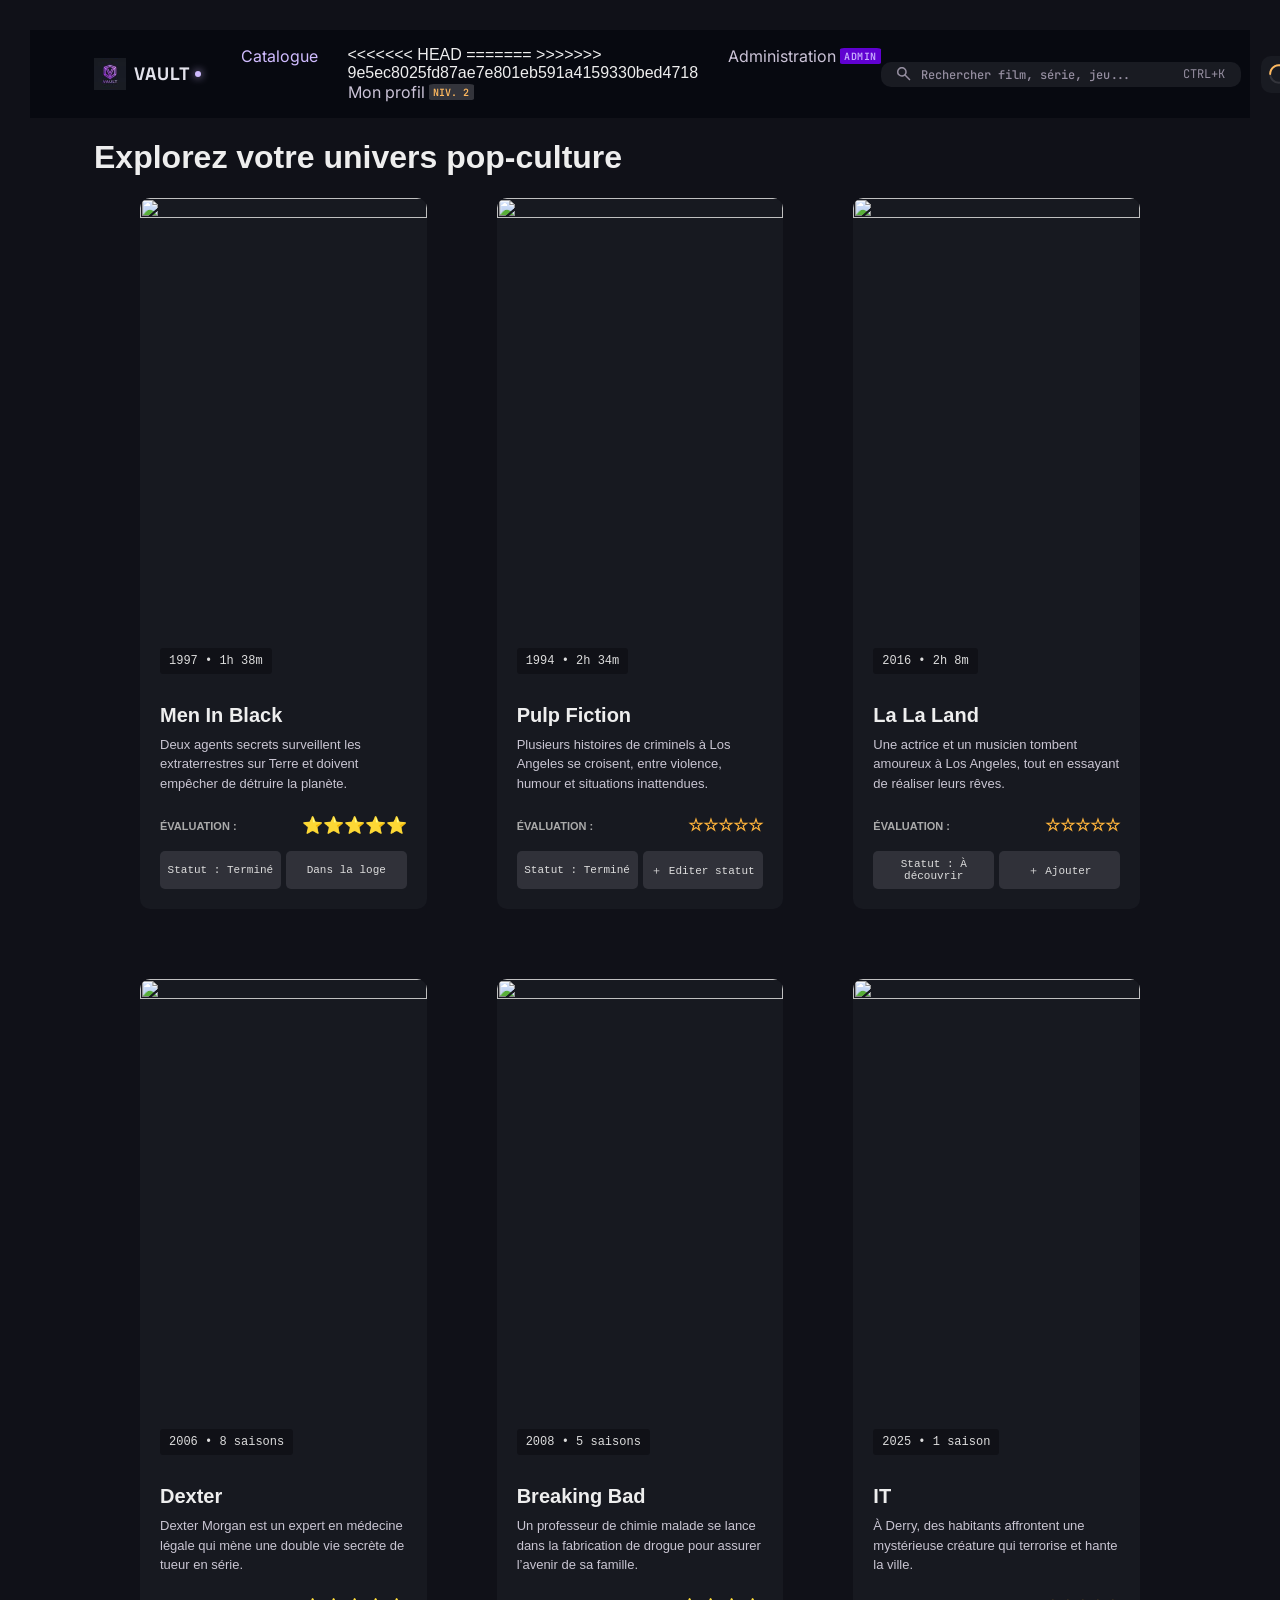
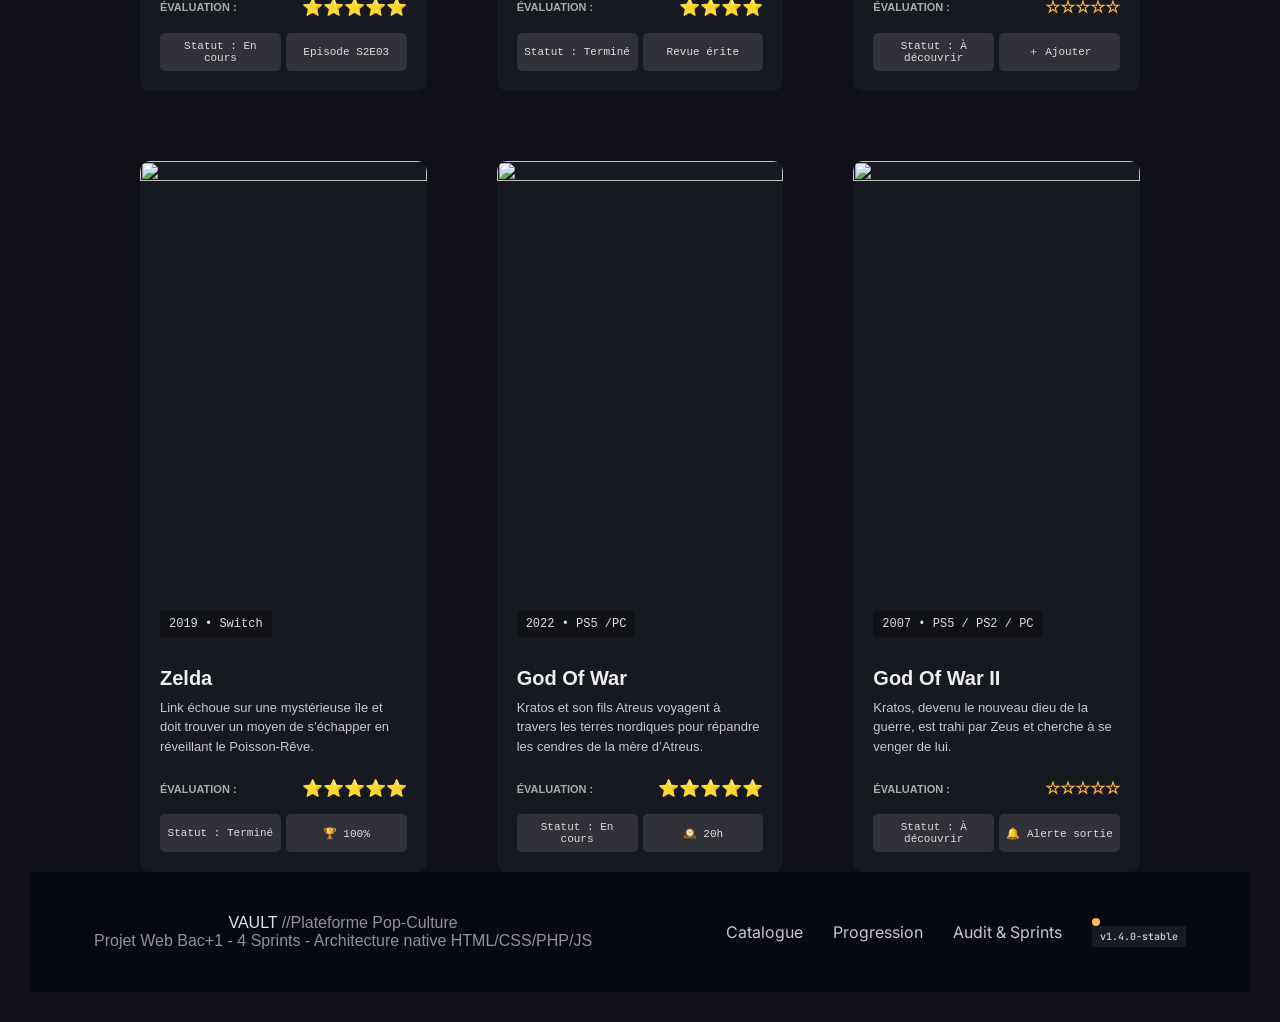
==== index.html @ d2de9305 "New Merge" ====
<!DOCTYPE html>
<html lang="fr">
<head>
    <meta charset="UTF-8">
    <meta name="viewport" content="width=device-width, initial-scale=1.0">
    <title>Vault</title>
    <link rel="preconnect" href="https://fonts.googleapis.com">
    <link rel="preconnect" href="https://fonts.gstatic.com" crossorigin>
    <link href="https://fonts.googleapis.com/css2?family=Poppins:ital,wght@0,100;0,200;0,300;0,400;0,500;0,600;0,700;0,800;0,900;1,100;1,200;1,300;1,400;1,500;1,600;1,700;1,800;1,900&family=Space+Grotesk:wght@300..700&display=swap" rel="stylesheet">
    <link rel="preconnect" href="https://fonts.googleapis.com">
    <link rel="preconnect" href="https://fonts.gstatic.com" crossorigin>
    <link href="https://fonts.googleapis.com/css2?family=Inter:ital,opsz,wght@0,14..32,100..900;1,14..32,100..900&family=Poppins:ital,wght@0,100;0,200;0,300;0,400;0,500;0,600;0,700;0,800;0,900;1,100;1,200;1,300;1,400;1,500;1,600;1,700;1,800;1,900&family=Space+Grotesk:wght@300..700&display=swap" rel="stylesheet">
    <link rel="preconnect" href="https://fonts.googleapis.com">
    <link rel="preconnect" href="https://fonts.gstatic.com" crossorigin>
    <link href="https://fonts.googleapis.com/css2?family=JetBrains+Mono:ital,wght@0,100..800;1,100..800&display=swap" rel="stylesheet">
    <link rel="stylesheet" href="assets/css/style.css">
</head>

<body>
    <header class="main-padding">
        <!-- Left part -->
        <div class="left">
            <div class="logo">
                <img src="assets/images/Logo Vault.jpg" alt="Logo" />
                <span>VAULT</span>
            </div>            
            <nav>
                <ul>
                    <li>
                        <a href="index.html" class="active">Catalogue</a>
                    </li>
                    <li>
<<<<<<< HEAD
=======

>>>>>>> 9e5ec8025fd87ae7e801eb591a4159330bed4718
                        <a class="profile" href="profile.html">Mon profil</a>
                    </li>
                    <li>
                        <a class="admin" href="admin.html">Administration</a>
                    </li>
                </ul>
            </nav>
        </div>

        <!-- Right part -->
        <div class="right">
            <div class="search_bar">
                <input type="image" src="assets/images/mag_glass.svg" alt="Loupe">
                <input type="search" placeholder="Rechercher film, série, jeu...">
                <span class="shortcut">CTRL+K</span>
            </div>
            <div class="exp_lvl">
                <img src="assets/images/EXP bar.svg" alt="compteur d'expérience">
                <a id="level" href="#">2</a>
                <span>
                    •
                </span>

                <a id="xp" href="#">135</a>
            </div>

            <div class="profile">
                <img src="assets/images/Profile_pic.jpg" alt="compteur d'expérience">
                <a href="#">Par</a>
            </div>

        </div>
    </header>

    <div class="main-padding">
        <h1>Explorez votre univers pop-culture</h1>
    </div>




<!------------------movies line------------------------->
    <div class="catalogue">

    <article class="card">
        <img src="https://api.cartoonely.com/media/63f880bd27084_unnamed%20(55).png" alt="">

        <div class="content">
            <div class="info">1997 • 1h 38m</div>

            <h2>Men In Black</h2>

            <p>
               Deux agents secrets surveillent les extraterrestres sur Terre et doivent empêcher de détruire la planète.
            </p>

            <div class="evaluation">
                <span>ÉVALUATION :</span>
                <span class="stars">⭐️⭐️⭐️⭐️⭐️</span>
            </div>

            <div class="buttons">
                <button>Statut : Terminé</button>
                <button>Dans la loge</button>
            </div>
        </div>
    </article>




    <article class="card">
        <img src="https://media.gqmagazine.fr/photos/6081757cb17bbf6a1f1be4eb/master/w_1600%2Cc_limit/71zSZQzlK+L._AC_SL1200_.jpg" alt="">

        <div class="content">
            <div class="info">1994 •  2h 34m</div>

            <h2>Pulp Fiction</h2>

            <p>
                Plusieurs histoires de criminels à Los Angeles se croisent, entre violence, humour et situations inattendues.
            </p>

            <div class="evaluation">
                <span>ÉVALUATION :</span>
                <span class="stars">☆☆☆☆☆</span>
            </div>

            <div class="buttons">
                <button>Statut : Terminé</button>
                <button>＋ Editer statut</button>
            </div>
        </div>
    </article>




    <article class="card">
        <img src="https://images.affiches-et-posters.com//albums/3/51042/affiche-film-land.jpg" alt="">

        <div class="content">
            <div class="info">2016 • 2h 8m</div>

            <h2>La La Land</h2>

            <p>
               Une actrice et un musicien tombent amoureux à Los Angeles, tout en essayant de réaliser leurs rêves.
            </p>

            <div class="evaluation">
                <span>ÉVALUATION :</span>
                <span class="stars">☆☆☆☆☆</span>
            </div>

            <div class="buttons">
                <button>Statut : À découvrir</button>
                <button>＋ Ajouter</button>
            </div>
        </div>
        </article>


<!----------------------- series line ------------------>        

    <article class="card">
        <img src="https://images.affiches-et-posters.com//albums/3/5010/5010-affiche-serie-tv-dexter.jpg" alt="">

        <div class="content">
            <div class="info">2006  • 8 saisons</div>

            <h2>Dexter</h2>

            <p>
                Dexter Morgan est un expert en médecine légale qui mène une double vie secrète de tueur en série.
            </p>

            <div class="evaluation">
                <span>ÉVALUATION :</span>
                <span class="stars">⭐️⭐️⭐️⭐️⭐️</span>
            </div>

            <div class="buttons">
                <button>Statut : En cours</button>
                <button>Episode S2E03</button>
            </div>
        </div>
    </article>
    
    
    
    <article class="card">
        <img src="https://images.affiches-et-posters.com//albums/3/3861/medium/3861-poster-serie-tv-breaking-bad.jpg" alt="">

        <div class="content">
            <div class="info">2008 • 5 saisons</div>

            <h2>Breaking Bad</h2>

            <p>
               Un professeur de chimie malade se lance dans la fabrication de drogue pour assurer l’avenir de sa famille.
            </p>

            <div class="evaluation">
                <span>ÉVALUATION :</span>
                <span class="stars">⭐️⭐️⭐️⭐️</span>
            </div>

            <div class="buttons">
                <button>Statut : Terminé</button>
                <button>Revue érite</button>
            </div>
        </div>
    </article>
    
    
    
    <article class="card">
        <img src="https://club-stephenking.fr/wp-content/uploads/2025/02/it-welcome-to-derry-poster-nouveau-fr-02.webp" alt="">

        <div class="content">
            <div class="info">2025 • 1 saison</div>

            <h2>IT</h2>

            <p>
               À Derry, des habitants affrontent une mystérieuse créature qui terrorise et hante la ville.
            </p>

            <div class="evaluation">
                <span>ÉVALUATION :</span>
                <span class="stars">☆☆☆☆☆</span>
            </div>

            <div class="buttons">
                <button>Statut : À découvrir</button>
                <button>＋ Ajouter</button>
            </div>
        </div>
    </article>





<!--------------------games line----------------->

    <article class="card">
        <img src="https://images.affiches-et-posters.com//albums/3/56146/medium/poster-jeu-video-the-legend-zelda-links-awakening-." alt="">

        <div class="content">
            <div class="info">2019 • Switch</div>

            <h2>Zelda</h2>

            <p>
                Link échoue sur une mystérieuse île et doit trouver un moyen de s’échapper en réveillant le Poisson-Rêve.
            </p>

            <div class="evaluation">
                <span>ÉVALUATION :</span>
                <span class="stars">⭐️⭐️⭐️⭐️⭐️</span>
            </div>

            <div class="buttons">
                <button>Statut : Terminé</button>
                <button>🏆 100%</button>
            </div>
        </div>
    </article>



        <article class="card">
        <img src="https://static.posters.cz/image/350/affiches-et-posters/playstation-god-of-war-i116582.jpg" alt="">

        <div class="content">
            <div class="info">2022 • PS5 /PC</div>

            <h2>God Of War</h2>

            <p>
                Kratos et son fils Atreus voyagent à travers les terres nordiques pour répandre les cendres de la mère d’Atreus.
            </p>

            <div class="evaluation">
                <span>ÉVALUATION :</span>
                <span class="stars">⭐️⭐️⭐️⭐️⭐️</span>
            </div>

            <div class="buttons">
                <button>Statut : En cours</button>
                <button>🕰️ 20h</button>
            </div>
        </div>
    </article>



        <article class="card">
        <img src="https://encrypted-tbn0.gstatic.com/images?q=tbn:ANd9GcQzVDe5OMPJdM1DOYZ-FrwDTRxNopDd6x_nQ65J3FwpnTO4Z4Qn3R3_cXM&s=10" alt="">

        <div class="content">
            <div class="info">2007 • PS5 / PS2 / PC </div>

            <h2>God Of War II</h2>

            <p>
                Kratos, devenu le nouveau dieu de la guerre, est trahi par Zeus et cherche à se venger de lui.
            </p>

            <div class="evaluation">
                <span>ÉVALUATION :</span>
                <span class="stars">☆☆☆☆☆</span>
            </div>

            <div class="buttons">
                <button>Statut : À découvrir</button>
                <button>🔔 Alerte sortie</button>
            </div>
        </div>
    </article>
</div>







    <footer class="main-padding">
            <div class="left">
                <div class="footer_arrangment">
                    <div class="footer_title">
                        <span class="footer_logo">VAULT</span>
                        <span>//Plateforme Pop-Culture</span>
                    </div>
                    <div class="footer_subtitle">
                        <span>Projet Web Bac+1 - 4 Sprints - Architecture native HTML/CSS/PHP/JS</span>
                    </div>
                </div>
            </div>
            <div class="right">
                <nav>
                    <ul>
                        <li>
                            <a href="#">Catalogue</a>
                        </li>
                        <li>
                            <a href="#">Progression</a>
                        </li>
                        <li>
                            <a href="#">Audit & Sprints</a>
                        </li>
                    </ul>
                </nav>
                <div class="version">
                    <span>v1.4.0-stable</span>
                </div>
            </div>
            
    </footer>
</body>
</html>
---- assets/css/style.css ----
body {
    background-color: #0C0E14;
    padding: 0;
    margin: 0;
}

.main-padding {
    padding: 0 64px;
}

/**********************
* HEADER
**********************/
body header {
    display: flex;
    align-items: center;
    justify-content: space-between;
    min-height: 64px;
    background-color: #070910;
}

body header .left {
    display: flex;
    align-items: center;
}

body header .right {
    display: flex;
    align-items: center;
    color: #fff;
    gap: 20px;
}

/***logo***/

body header .logo {
    display: flex;
    gap: 8px;
    align-items: center;
}

body header .logo img {
    height: 32px;
    width: 32px;
}

body header .logo span {
    display: flex;
    align-items: center;
    gap: 4px;
    color: #E2E2EB;
    font-family: 'Space Grotesk', Arial, Helvetica, sans-serif;
    font-weight: 700;
    letter-spacing: 0.9px;
    line-height: 24px;
    font-size: 18px;
}

body header .logo span::after{
    content: '';
    display: block;
    height: 6px;
    width: 6px;
    background-color: #D0BCFF;
    border-radius: 50%;
    box-shadow: 0px 0px 8px #D0BCFF;
}

/***navigation***/

body header nav ul {
    display: flex;
    gap: 30px;
    list-style-type: none;

}

body header nav ul li a.profile{
    display: flex;
    align-items: center;
    gap: 4.01px;

}

body header nav ul li a.profile::after{
    content: 'NIV. 2';
    color: #FFB95F;
    font-size: 10px;
    display: block;
    border-radius: 10%;
    background-color: #33343B;
    padding: 1.5px 4.75px;
    font-family: 'JetBrains Mono', Arial, Helvetica, sans-serif;
    font-weight: 600;
}

body header nav ul li a.admin{
    display: flex;
    align-items: center;
    gap: 4.01px;
}

body header nav ul li a.admin::after{
    content: 'ADMIN';
    color: #C9AEFF;
    font-size: 10px;
    display: block;
    border-radius: 10%;
    background-color: #6001D1;
    padding: 1.5px 4px;
    font-family: 'JetBrains Mono', Arial, Helvetica, sans-serif;
    font-weight: 600;
    letter-spacing: 0.5px;
}

body header nav a {
    color: #CBC3D7;
    text-decoration: none;
    font-family: 'Inter', Arial, Helvetica, sans-serif;
    font-weight: 400;
}

body header nav a.active {
    color: #D0BCFF;
}

/***Search bar***/

body header .right .search_bar {
    display: flex;
    align-items: center;
    gap: 8px;
    background-color: #191B22;
    border-radius: 10px;
    padding: 4px 16px;
}

   

.boite h2 {
    align-items: left;
    color: yellow;
}
.boite-entière {
    display: flex;
    justify-content: center;
    grid-template-columns: 1fr 1fr 1fr;
    gap: 20px;
    color: white;
}
.boite p {
    align-items: center;
    color: white;
}


.stat{
    display: flex;
    gap: 30px;
}

body header .right .search_bar input[type="search"] {
    color: #958EA0;
    background-color: #191B22;
    border: none;
    min-width: 256px;
}

body header .right .search_bar input[type="search"]::placeholder {
    content: "";
    font-size: 12px;
    font-weight: 500;
    font-family: 'JetBrains Mono', Arial, Helvetica, sans-serif;
    color: #958EA0;
}

body header .right .search_bar .shortcut{
    display: flex;
    align-items: center;
    color: #958EA0;
    font-family: 'JetBrains Mono', Arial, Helvetica, sans-serif;
    font-size: 12px;
}

/***exp and levels***/

body header .right .exp_lvl{
    display: flex;
    align-items: center;
    gap: 8px;
    background-color: #191B22;
    border-radius: 10px;
    padding: 5.5px 8px;
    font-family: 'JetBrains Mono', Arial, Helvetica, sans-serif;
}

body header .right #level{
    text-decoration: none;
    color: #FFB95F;
    font-size: 10px;
}

body header .right #level::before{
    content: "Niv. ";
    color: #FFB95F;
    font-size: 10px;
}

body header .right #xp{
    text-decoration: none;
    color: #CBC3D7;
    font-size: 10px;

}

body header .right #xp::after{
    content: " XP";
    color: #CBC3D7;
    font-size: 10px;
}

body header .right .exp_lvl img{
    height: 20px;
    width: 20px;
}

/***profile tab***/

body header .right .profile{
    display: flex;
    align-items: center;
    gap: 4px;
    font-family: 'JetBrains Mono', Arial, Helvetica, sans-serif;
}

body header .right .profile img{
    height: 32px;
    width: 32px;
    border-radius: 40%;
    background-color: #D0BCFF66;
    border-radius: 40%;
    padding: 1px 1px;
    box-shadow: 0px 0px 1px #D0BCFF66;
}

/**********************
* BODY / Block 1
**********************/


<!-----------------------essaie----------------------->
* {
    box-sizing: border-box;
}

body {
    margin: 0;
    padding: 30px;
    background: #101118;
    color: #eee;
    font-family: Arial, sans-serif;
}

.catalogue {
    width: 100%;
    max-width: 1000px;
    margin: auto;

    display: grid;
    grid-template-columns: repeat(3, 1fr);
    gap: 70px;
}

.card {
    overflow: hidden;
    background: #171920;
    border-radius: 10px;
}

.card img {
    display: block;
    width: 100%;
    aspect-ratio: 2 / 3;
    object-fit: cover;
}

.content {
    padding: 20px;
}

.info {
    display: inline-block;
    padding: 6px 9px;
    background: #101117;
    border-radius: 3px;
    color: #ddd;
    font: 12px monospace;
}

h2 {
    margin: 30px 0 8px;
    font-size: 20px;
}

p {
    margin: 0;
    color: #c9c5d2;
    font-size: 13px;
    line-height: 1.5;
}

.evaluation {
    display: flex;
    justify-content: space-between;
    align-items: center;
    margin-top: 22px;

    color: #aaa;
    font-size: 11px;
    font-weight: bold;
}

.stars {
    color: #ffb43b;
    font-size: 17px;
}

.buttons {
    display: flex;
    gap: 5px;
    margin-top: 15px;
}

button {
    flex: 1;
    height: 38px;

    border: 0;
    border-radius: 5px;

    background: #303139;
    color: #ddd;

    font: 11px monospace;
}

@media (max-width: 800px) {
    .catalogue {
        grid-template-columns: repeat(2, 1fr);
    }
}

@media (max-width: 550px) {
    body {
        padding: 15px;
    }

    .catalogue {
        grid-template-columns: 1fr;
    }
}
/**********************
* Footer
**********************/
body footer {
    display: flex;
    align-items: center;
    justify-content: space-between;
    min-height: 120px;
    background-color: #070910;
}

body footer .right nav ul{
    display: flex;
    gap: 30px;
    list-style-type: none;
}

body footer nav a {
    color: #CBC3D7;
    text-decoration: none;
    font-family: 'Inter', Arial, Helvetica, sans-serif;
    font-weight: 400;
}

body footer .left{
    display: flex;
    align-items: center;
    gap: 4px;
    color: #958EA0;
}

body footer .right{
    display: flex;
    align-items: center;
    gap: 30px;
    color: #958EA0;
}

body footer .left .footer_arrangment{
    display: flex;
    flex-direction: column;
    align-items: center;
}

body footer .footer_title {
    display: flex;
    align-items: center;
    gap: 4px;
}

body footer .left .footer_logo {
    display: flex;
    gap: 8px;
    align-items: center;
    color: #E2E2EB;
}

body footer .right .version span{
    display: flex;
    align-items: center;
    color: #CBC3D7;
    font-family: 'JetBrains Mono', Arial, Helvetica, sans-serif;
    font-size: 10px;
    font-weight: 600;
    background-color: #191B22;
    padding: 4px 8px;
}

body footer .right .version::before{
    content: '';
    display: block;
    height: 8px;
    width: 8px;
    background-color: #FFB95F;
    border-radius: 50%;
}
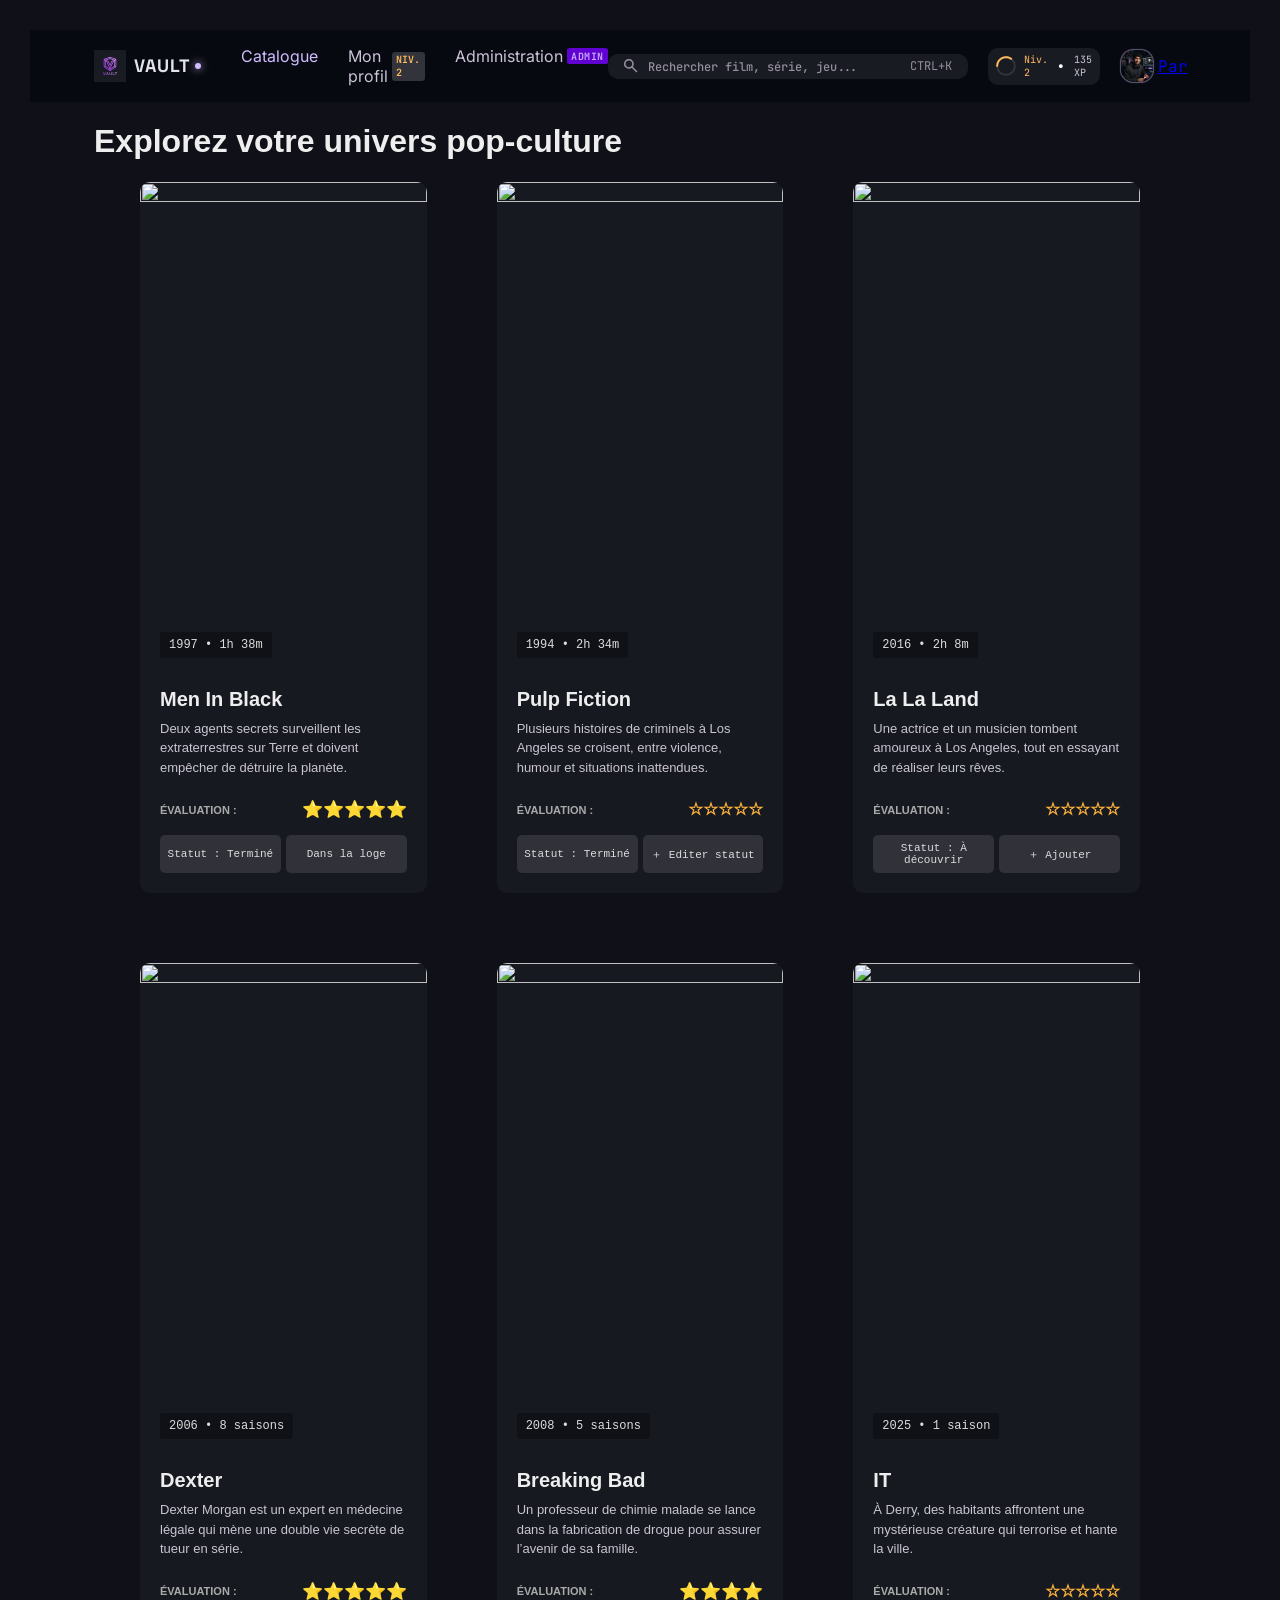
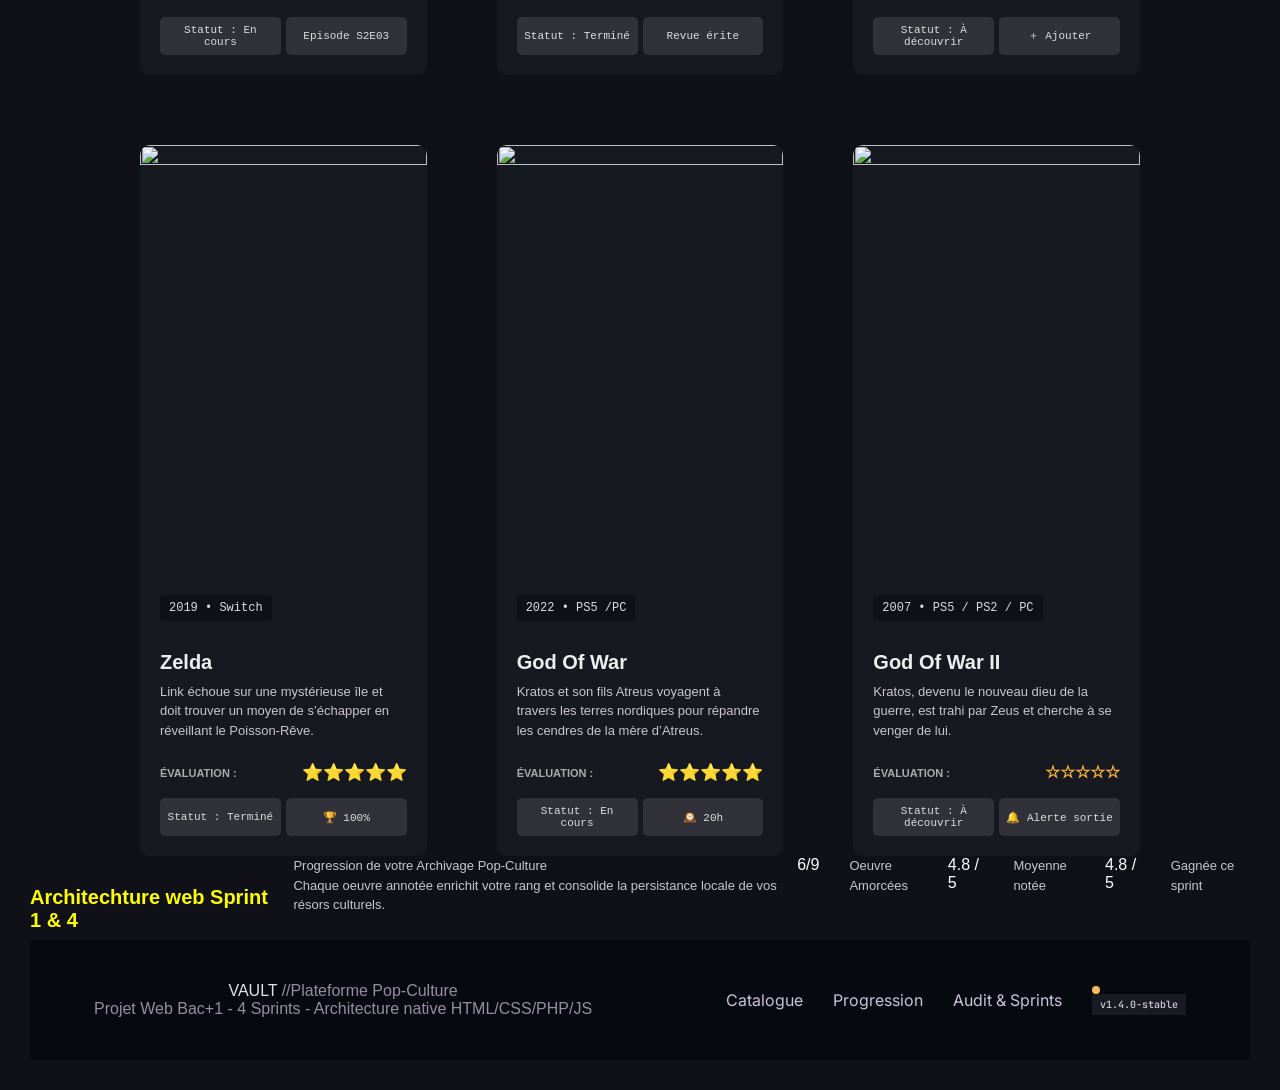
==== commit f1cb5575: "NewEdition" ====
--- a/index.html
+++ b/index.html
@@ -30,12 +30,10 @@
                         <a href="index.html" class="active">Catalogue</a>
                     </li>
                     <li>
-<<<<<<< HEAD
-=======
-
->>>>>>> 9e5ec8025fd87ae7e801eb591a4159330bed4718
+
                         <a class="profile" href="profile.html">Mon profil</a>
                     </li>
+
                     <li>
                         <a class="admin" href="admin.html">Administration</a>
                     </li>
@@ -68,6 +66,8 @@
         </div>
     </header>
 
+
+
     <div class="main-padding">
         <h1>Explorez votre univers pop-culture</h1>
     </div>
@@ -315,8 +315,33 @@
                 <button>🔔 Alerte sortie</button>
             </div>
         </div>
-    </article>
-</div>
+        </article>
+        </div>
+        
+        <div class="boite-entière">
+        <div class="boite">
+            <h2>Architechture web Sprint 1 & 4</h2>
+        </div>
+            <div class="boite-texte">
+                <p>Progression de votre Archivage Pop-Culture</p>
+                <p>Chaque oeuvre annotée enrichit votre rang et consolide la persistance locale de vos résors culturels.</p>
+            </div>
+                <div class="stat">
+                    <div class="stat">
+                        <span class="donée"> 6/9</span>
+                        <p>Oeuvre Amorcées</p>
+                    </div>
+                </div>
+                <div class="stat">
+                    <span class="donée"> 4.8 / 5 </span>
+                    <p>Moyenne notée</p> 
+                </div>
+                <div class="stat">
+                    <span class="donée"> 4.8 / 5 </span>
+                    <p>Gagnée ce sprint</p>
+                </div>
+            </div>
+
 
 
 
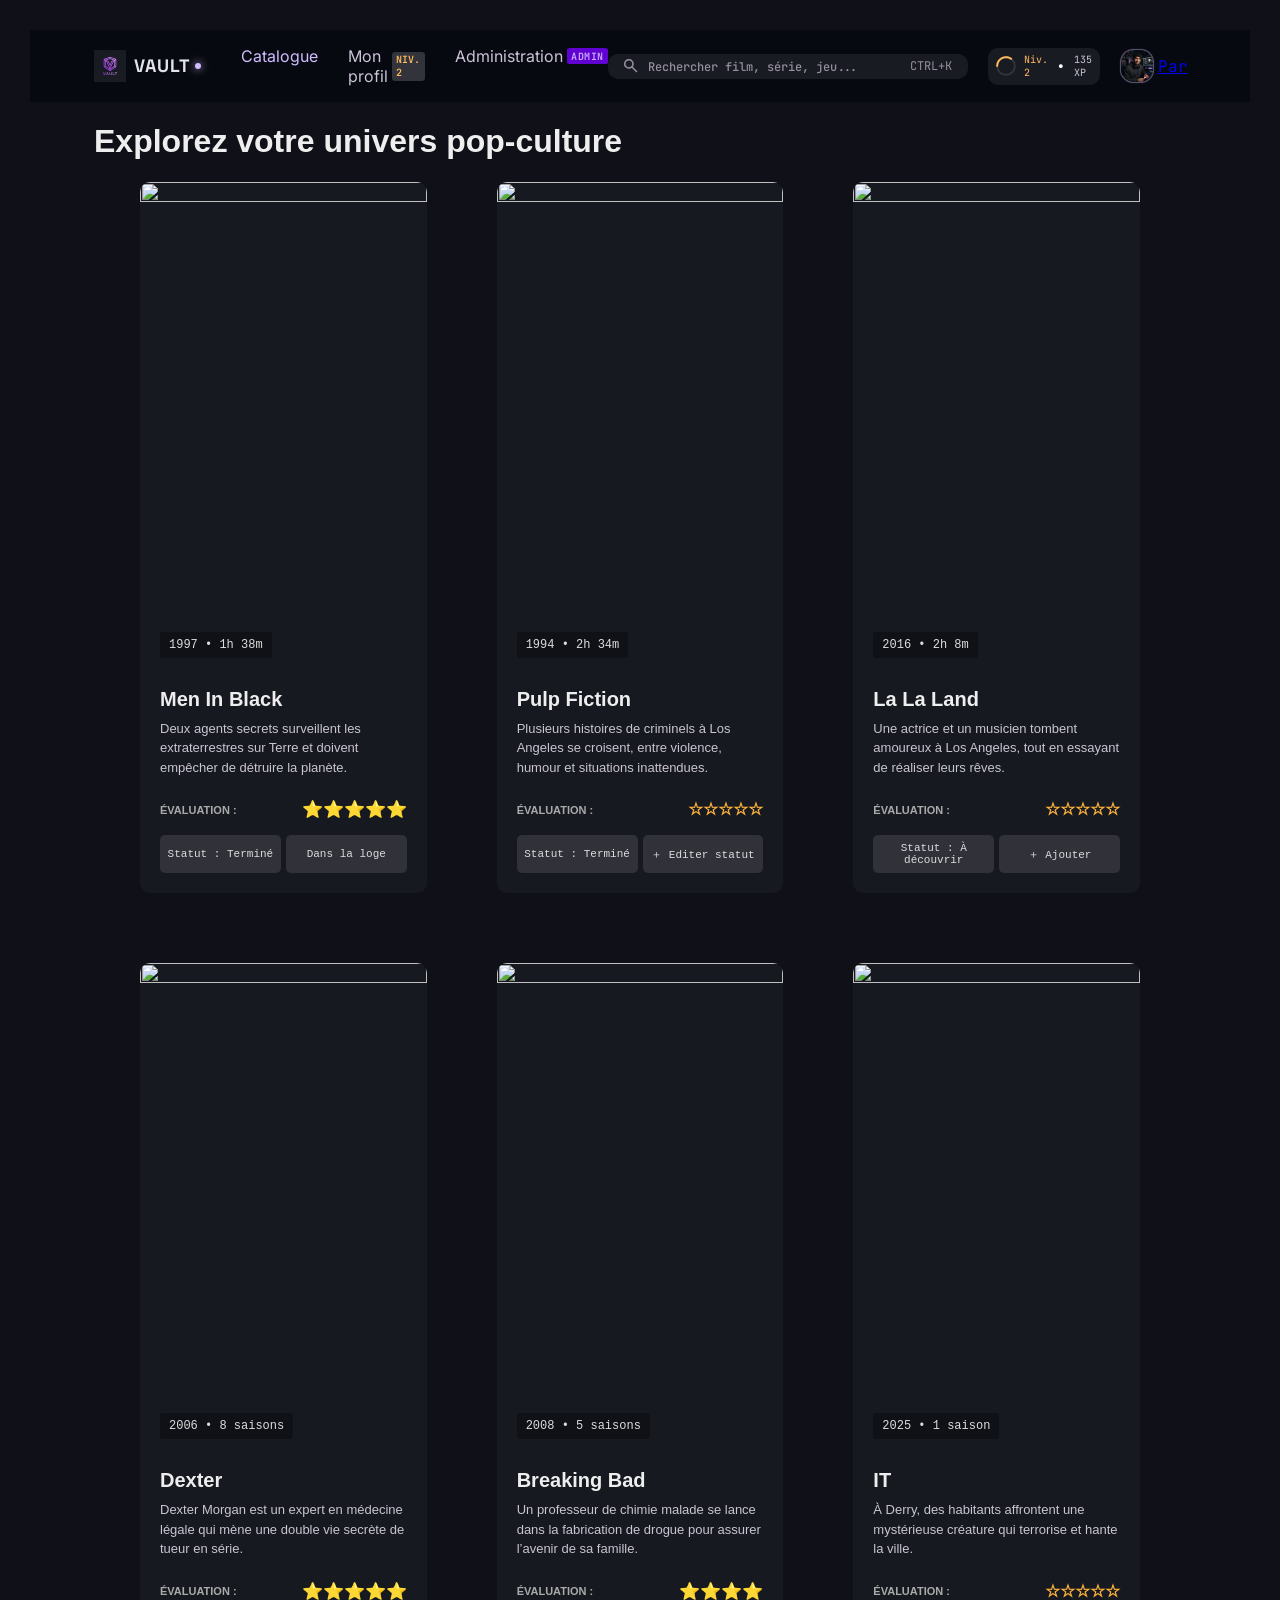
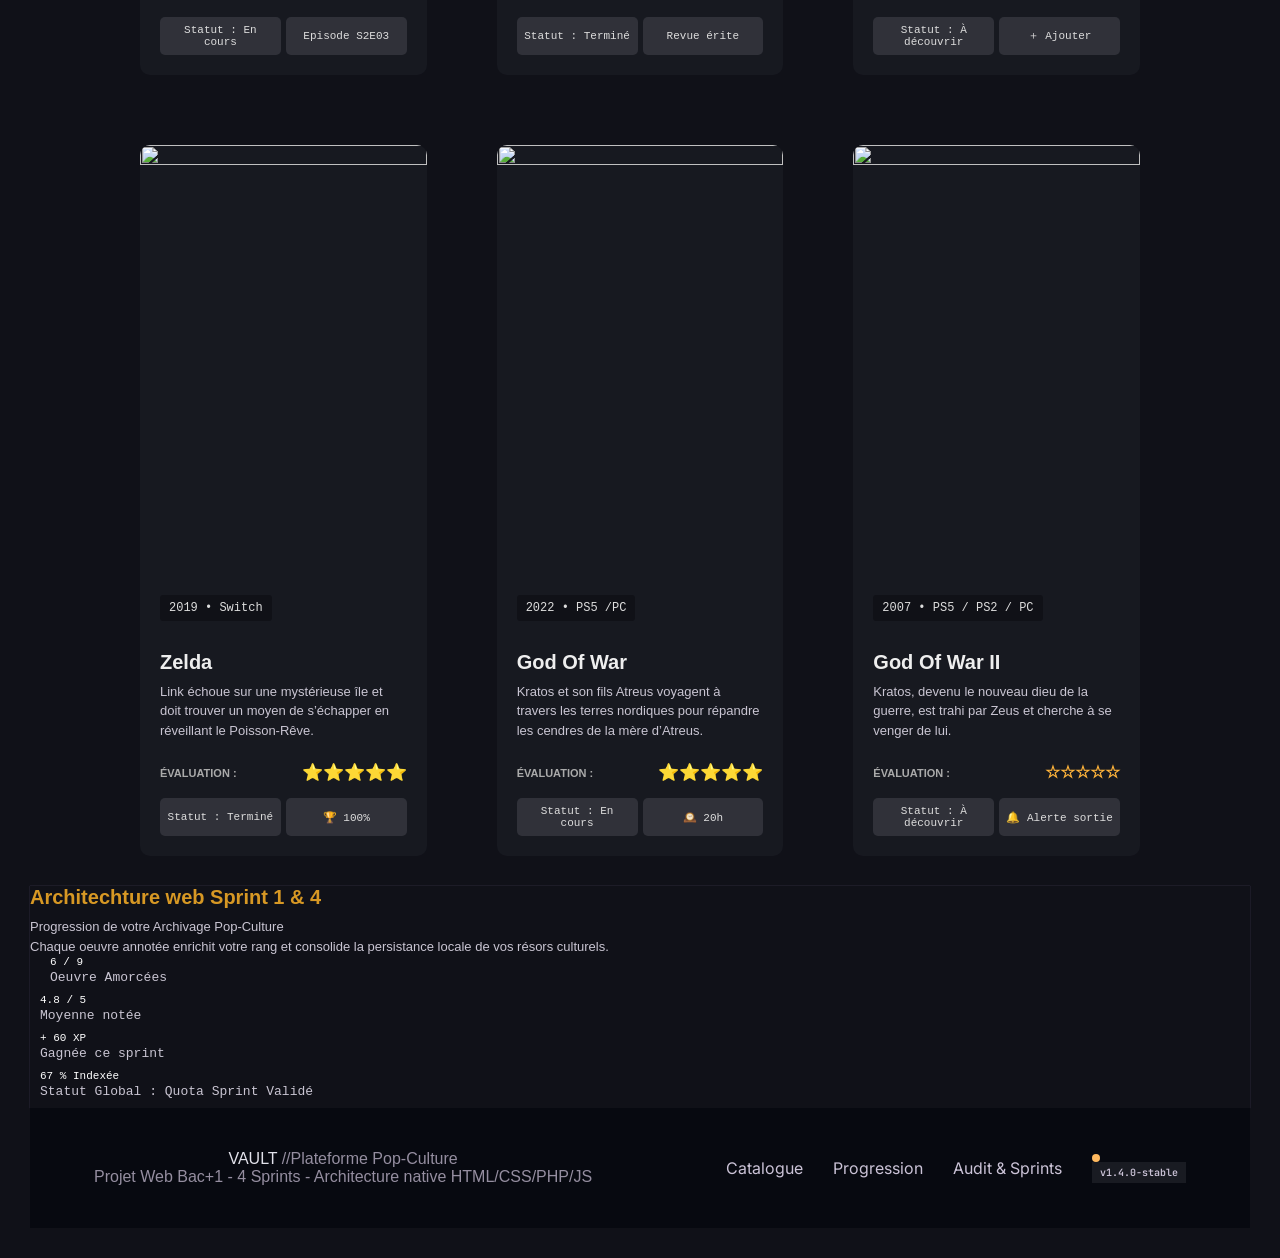
==== commit aa5930c5: "css" ====
--- a/index.html
+++ b/index.html
@@ -317,6 +317,11 @@
         </div>
         </article>
         </div>
+
+
+
+        <!------------------barre de progresseion------------------------->
+
         
         <div class="boite-entière">
         <div class="boite">
@@ -328,17 +333,21 @@
             </div>
                 <div class="stat">
                     <div class="stat">
-                        <span class="donée"> 6/9</span>
+                        <span class="note"> 6 / 9</span>
                         <p>Oeuvre Amorcées</p>
                     </div>
                 </div>
                 <div class="stat">
-                    <span class="donée"> 4.8 / 5 </span>
+                    <span class="moyenne"> 4.8 / 5 </span>
                     <p>Moyenne notée</p> 
                 </div>
                 <div class="stat">
-                    <span class="donée"> 4.8 / 5 </span>
+                    <span class="points"> + 60 XP </span>
                     <p>Gagnée ce sprint</p>
+                </div>
+                <div class="stat-final">
+                    <span class="resultat"> 67 % Indexée</span>
+                    <p>Statut Global : Quota Sprint Validé</p>
                 </div>
             </div>
 
--- a/assets/css/style.css
+++ b/assets/css/style.css
@@ -135,29 +135,46 @@
     padding: 4px 16px;
 }
 
-   
-
+
+.boite-entière {
+    display: block;
+    justify-content: center;
+    grid-template-columns: repeat(1fr, 1fr, 1fr);
+    gap: 20px;
+    box-shadow: 0px 0px 1px #D0BCFF66;
+    list-style-type: none;
+    color: white;
+}
 .boite h2 {
     align-items: left;
-    color: yellow;
-}
-.boite-entière {
-    display: flex;
-    justify-content: center;
-    grid-template-columns: 1fr 1fr 1fr;
-    gap: 20px;
-    color: white;
-}
+    color: rgb(215, 152, 36);
+    font-size: 20px;
+    box-sizing: content-box;
+}
+
 .boite p {
     align-items: center;
-    color: white;
-}
-
+    color: rgb(188, 123, 188);
+    box-shadow: 0px 0px 1px;
+}
 
 .stat{
-    display: flex;
+    display: bloc;
     gap: 30px;
-}
+    margin-inline:10px;
+    height: 38px;
+    border-radius: 5px;
+    font: 11px monospace;
+}
+.stat-final{
+    display: bloc;
+    gap: 30px;
+    margin-inline:10px;
+    height: 38px;
+    border-radius: 5px;
+    font: 11px monospace;
+}
+
 
 body header .right .search_bar input[type="search"] {
     color: #958EA0;
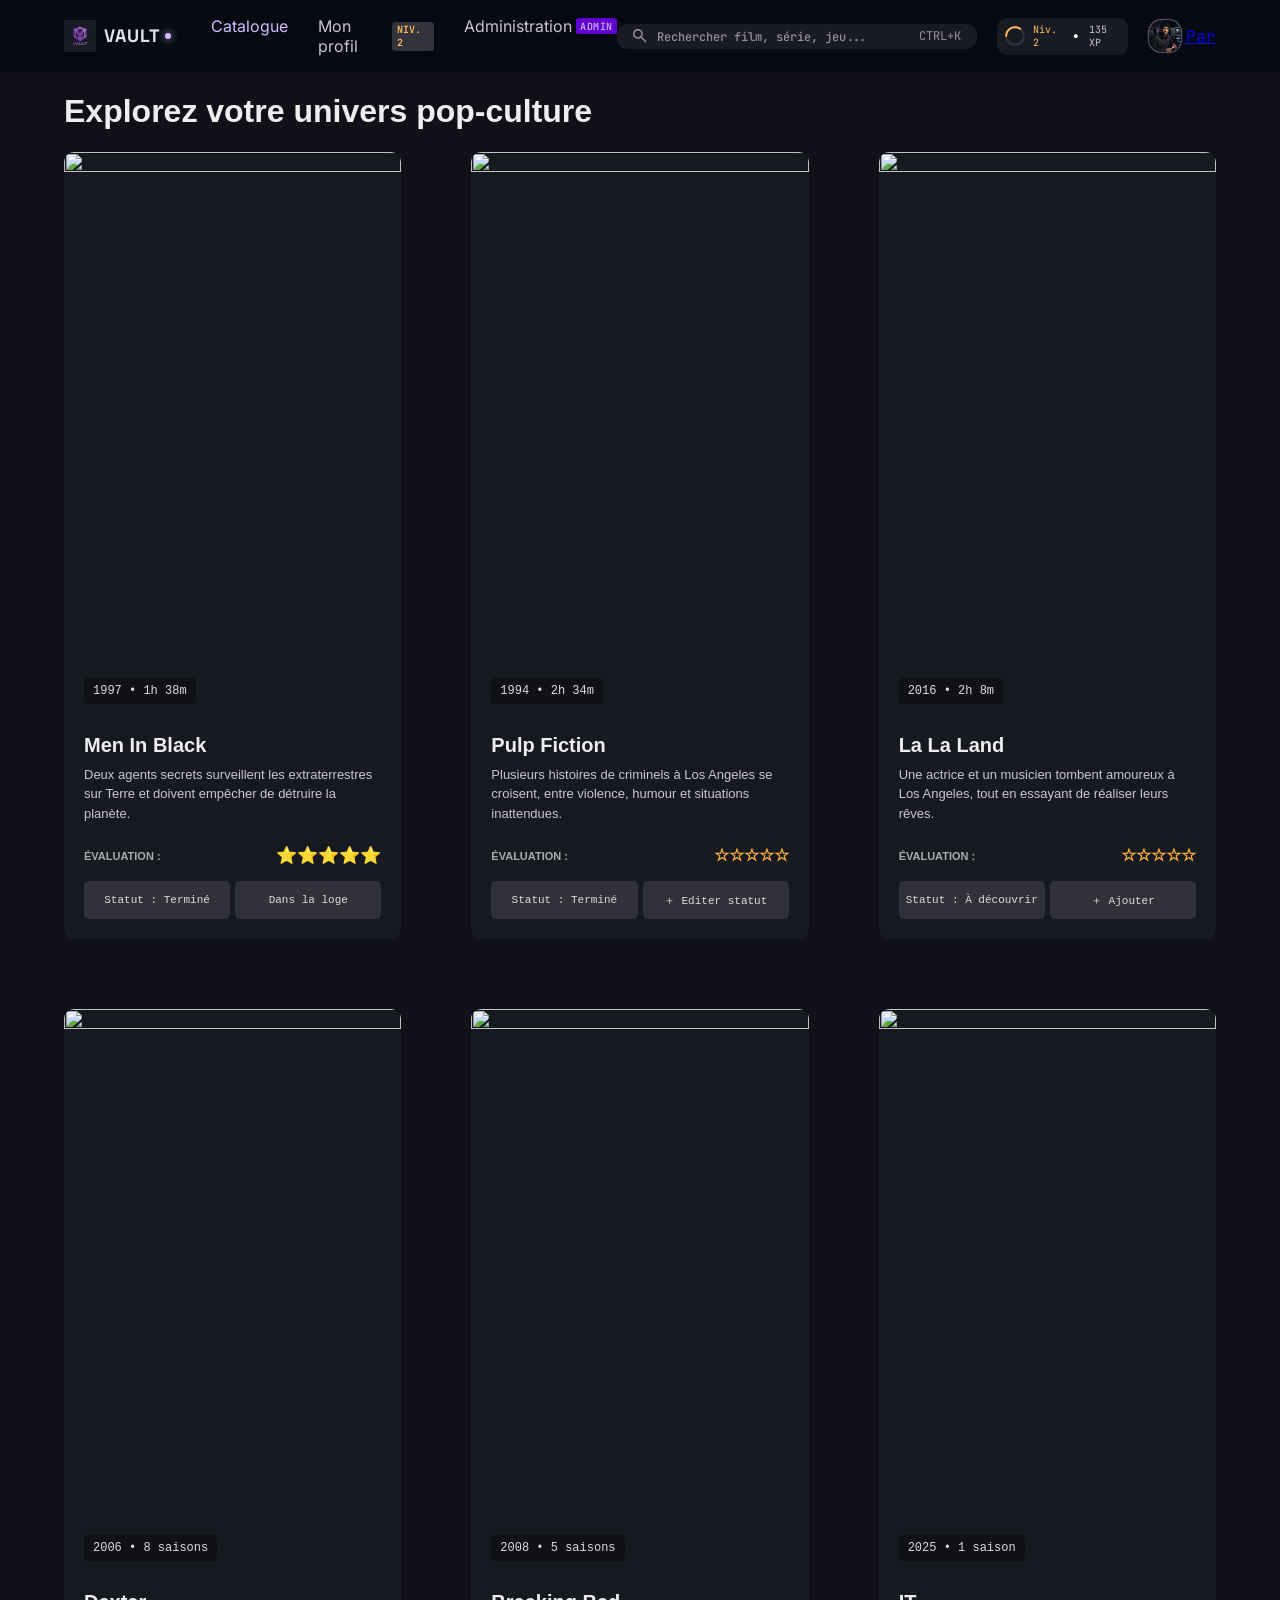
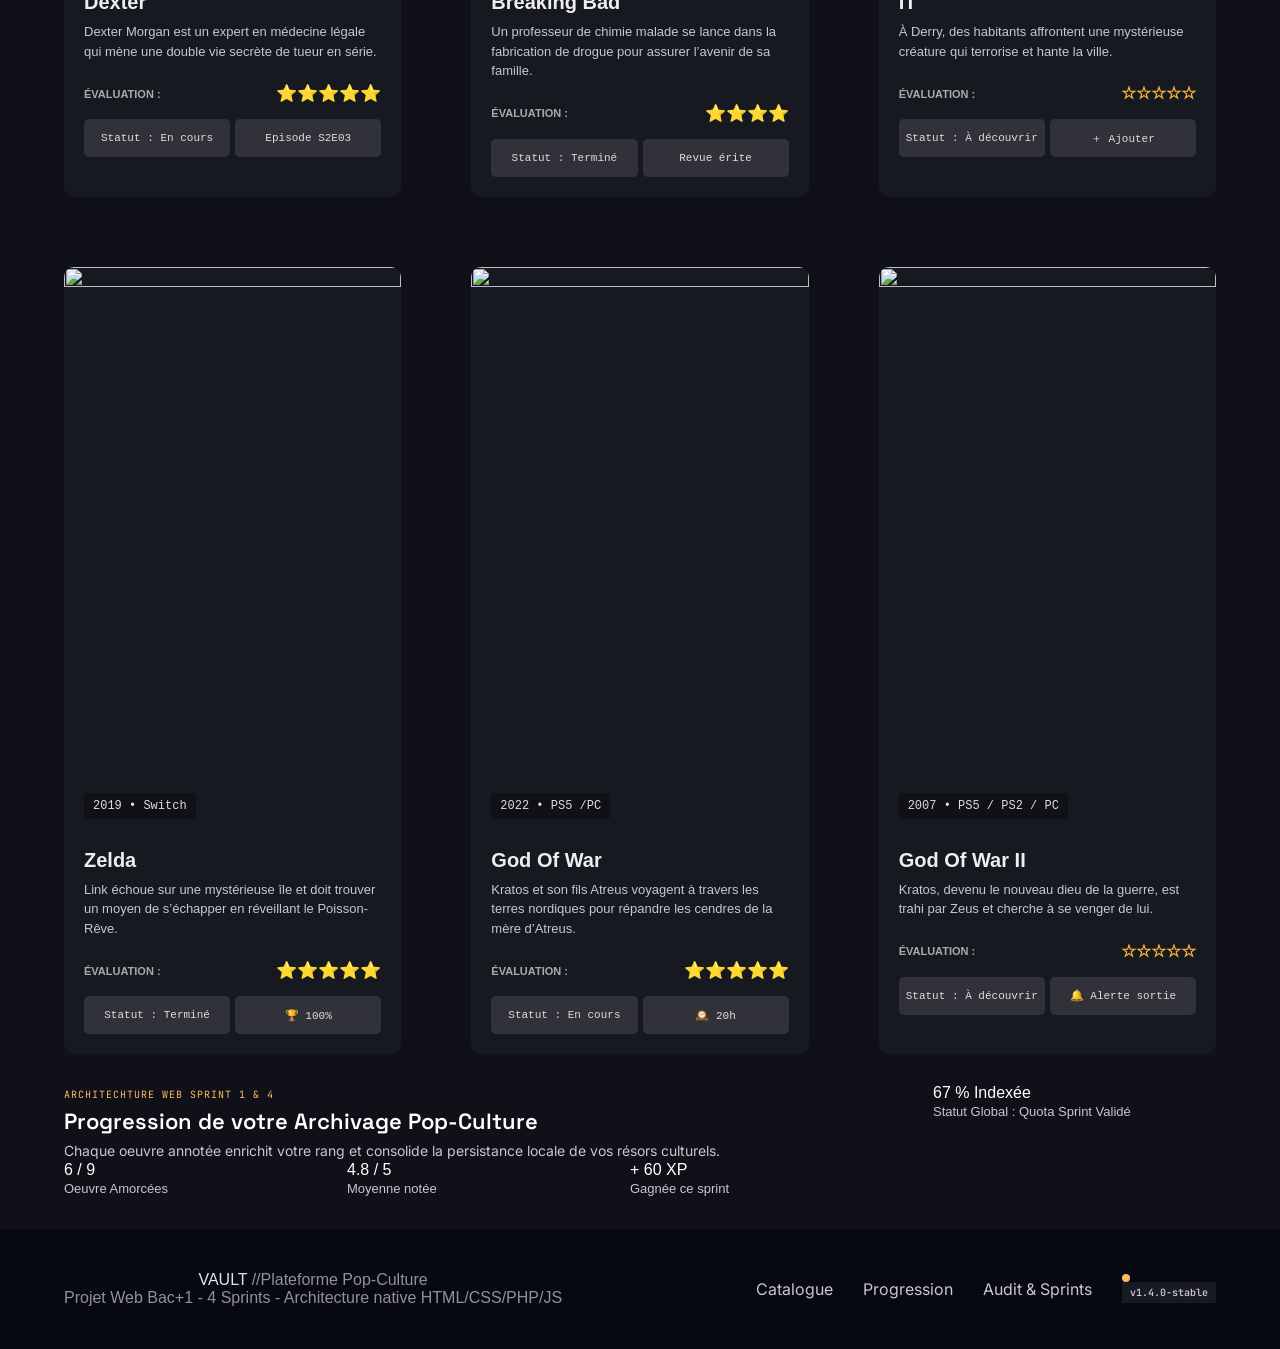
==== commit 10aa943e: "new" ====
--- a/index.html
+++ b/index.html
@@ -7,12 +7,9 @@
     <link rel="preconnect" href="https://fonts.googleapis.com">
     <link rel="preconnect" href="https://fonts.gstatic.com" crossorigin>
     <link href="https://fonts.googleapis.com/css2?family=Poppins:ital,wght@0,100;0,200;0,300;0,400;0,500;0,600;0,700;0,800;0,900;1,100;1,200;1,300;1,400;1,500;1,600;1,700;1,800;1,900&family=Space+Grotesk:wght@300..700&display=swap" rel="stylesheet">
-    <link rel="preconnect" href="https://fonts.googleapis.com">
-    <link rel="preconnect" href="https://fonts.gstatic.com" crossorigin>
     <link href="https://fonts.googleapis.com/css2?family=Inter:ital,opsz,wght@0,14..32,100..900;1,14..32,100..900&family=Poppins:ital,wght@0,100;0,200;0,300;0,400;0,500;0,600;0,700;0,800;0,900;1,100;1,200;1,300;1,400;1,500;1,600;1,700;1,800;1,900&family=Space+Grotesk:wght@300..700&display=swap" rel="stylesheet">
-    <link rel="preconnect" href="https://fonts.googleapis.com">
-    <link rel="preconnect" href="https://fonts.gstatic.com" crossorigin>
     <link href="https://fonts.googleapis.com/css2?family=JetBrains+Mono:ital,wght@0,100..800;1,100..800&display=swap" rel="stylesheet">
+    <link href="https://fonts.googleapis.com/css2?family=Space+Grotesk:wght@300..700&display=swap" rel="stylesheet">
     <link rel="stylesheet" href="assets/css/style.css">
 </head>
 
@@ -76,7 +73,7 @@
 
 
 <!------------------movies line------------------------->
-    <div class="catalogue">
+    <div class="catalogue main-padding">
 
     <article class="card">
         <img src="https://api.cartoonely.com/media/63f880bd27084_unnamed%20(55).png" alt="">
@@ -293,7 +290,7 @@
 
 
 
-        <article class="card">
+    <article class="card">
         <img src="https://encrypted-tbn0.gstatic.com/images?q=tbn:ANd9GcQzVDe5OMPJdM1DOYZ-FrwDTRxNopDd6x_nQ65J3FwpnTO4Z4Qn3R3_cXM&s=10" alt="">
 
         <div class="content">
@@ -315,80 +312,73 @@
                 <button>🔔 Alerte sortie</button>
             </div>
         </div>
-        </article>
-        </div>
+    </article>
+    </div>
 
 
 
         <!------------------barre de progresseion------------------------->
 
         
-        <div class="boite-entière">
-        <div class="boite">
-            <h2>Architechture web Sprint 1 & 4</h2>
-        </div>
-            <div class="boite-texte">
-                <p>Progression de votre Archivage Pop-Culture</p>
-                <p>Chaque oeuvre annotée enrichit votre rang et consolide la persistance locale de vos résors culturels.</p>
-            </div>
-                <div class="stat">
+        <div class="boite-entiere main-padding">
+            <div>
+                <span class="pre-title">Architechture web Sprint 1 & 4</span>
+                <h2>Progression de votre Archivage Pop-Culture</h2>
+                <p class="description">Chaque oeuvre annotée enrichit votre rang et consolide la persistance locale de vos résors culturels.</p>
+                
+                <div class="stats">
                     <div class="stat">
-                        <span class="note"> 6 / 9</span>
+                        <span>6 / 9</span>
                         <p>Oeuvre Amorcées</p>
                     </div>
-                </div>
-                <div class="stat">
-                    <span class="moyenne"> 4.8 / 5 </span>
-                    <p>Moyenne notée</p> 
-                </div>
-                <div class="stat">
-                    <span class="points"> + 60 XP </span>
-                    <p>Gagnée ce sprint</p>
-                </div>
-                <div class="stat-final">
-                    <span class="resultat"> 67 % Indexée</span>
-                    <p>Statut Global : Quota Sprint Validé</p>
-                </div>
-            </div>
-
-
-
-
-
-
-
-
-    <footer class="main-padding">
-            <div class="left">
-                <div class="footer_arrangment">
-                    <div class="footer_title">
-                        <span class="footer_logo">VAULT</span>
-                        <span>//Plateforme Pop-Culture</span>
+                    <div class="stat">
+                        <span class="yellow">4.8 / 5</span>
+                        <p>Moyenne notée</p> 
                     </div>
-                    <div class="footer_subtitle">
-                        <span>Projet Web Bac+1 - 4 Sprints - Architecture native HTML/CSS/PHP/JS</span>
+                    <div class="stat">
+                        <span> + 60 XP </span>
+                        <p>Gagnée ce sprint</p>
                     </div>
                 </div>
             </div>
-            <div class="right">
-                <nav>
-                    <ul>
-                        <li>
-                            <a href="#">Catalogue</a>
-                        </li>
-                        <li>
-                            <a href="#">Progression</a>
-                        </li>
-                        <li>
-                            <a href="#">Audit & Sprints</a>
-                        </li>
-                    </ul>
-                </nav>
-                <div class="version">
-                    <span>v1.4.0-stable</span>
+      
+            <div class="progress">
+                <span class="cercle de progression"> 67 % Indexée</span>
+                <p>Statut Global : Quota Sprint Validé</p>
+            </div>
+        </div>
+
+
+    <footer class="main-padding">
+        <div class="left">
+            <div class="footer_arrangment">
+                <div class="footer_title">
+                    <span class="footer_logo">VAULT</span>
+                    <span>//Plateforme Pop-Culture</span>
                 </div>
-            </div>
-            
+                <div class="footer_subtitle">
+                    <span>Projet Web Bac+1 - 4 Sprints - Architecture native HTML/CSS/PHP/JS</span>
+                </div>
+            </div>
+        </div>
+        <div class="right">
+            <nav>
+                <ul>
+                    <li>
+                        <a href="#">Catalogue</a>
+                    </li>
+                    <li>
+                        <a href="#">Progression</a>
+                    </li>
+                    <li>
+                        <a href="#">Audit & Sprints</a>
+                    </li>
+                </ul>
+            </nav>
+            <div class="version">
+                <span>v1.4.0-stable</span>
+            </div>
+        </div>    
     </footer>
 </body>
 </html>
--- a/assets/css/style.css
+++ b/assets/css/style.css
@@ -136,45 +136,50 @@
 }
 
 
-.boite-entière {
-    display: block;
-    justify-content: center;
-    grid-template-columns: repeat(1fr, 1fr, 1fr);
+.boite-entiere {
+    display: grid;
+    grid-template-columns: 3fr 1fr;
     gap: 20px;
-    box-shadow: 0px 0px 1px #D0BCFF66;
-    list-style-type: none;
+    padding-top: 30px;
+    padding-bottom: 30px;
     color: white;
 }
-.boite h2 {
-    align-items: left;
-    color: rgb(215, 152, 36);
-    font-size: 20px;
-    box-sizing: content-box;
-}
-
-.boite p {
-    align-items: center;
-    color: rgb(188, 123, 188);
-    box-shadow: 0px 0px 1px;
-}
-
-.stat{
+
+.boite-entiere span.pre-title {
+    color: #FFB95F;
+    font-size: 10px;
+    text-transform: uppercase;
+    font-family: 'JetBrains Mono', Arial, Helvetica, sans-serif;
+    letter-spacing: 1px;
+}
+
+.boite-entiere h2 {
+    margin: 0;
+    font-size: 22px;
+    font-family: 'Space Grotesk', Arial, Helvetica, sans-serif; 
+    font-weight: 600;
+    margin: 5px 0;
+}
+
+.boite-entiere p.description {
+    font-family: 'Inter', Arial, Helvetica, sans-serif;
+    font-weight: 400;
+    font-size: 14px;
+}
+
+.boite-entiere .stats {
+    display: grid;
+    grid-template-columns: repeat(3, 1fr);
+}
+
+.stat .cercle-de-progression{
     display: bloc;
     gap: 30px;
-    margin-inline:10px;
+    margin-inline: 10px;
     height: 38px;
+    border: 0;
     border-radius: 5px;
-    font: 11px monospace;
-}
-.stat-final{
-    display: bloc;
-    gap: 30px;
-    margin-inline:10px;
-    height: 38px;
-    border-radius: 5px;
-    font: 11px monospace;
-}
-
+}
 
 body header .right .search_bar input[type="search"] {
     color: #958EA0;
@@ -272,17 +277,13 @@
 
 body {
     margin: 0;
-    padding: 30px;
+    padding: 0;
     background: #101118;
     color: #eee;
     font-family: Arial, sans-serif;
 }
 
 .catalogue {
-    width: 100%;
-    max-width: 1000px;
-    margin: auto;
-
     display: grid;
     grid-template-columns: repeat(3, 1fr);
     gap: 70px;
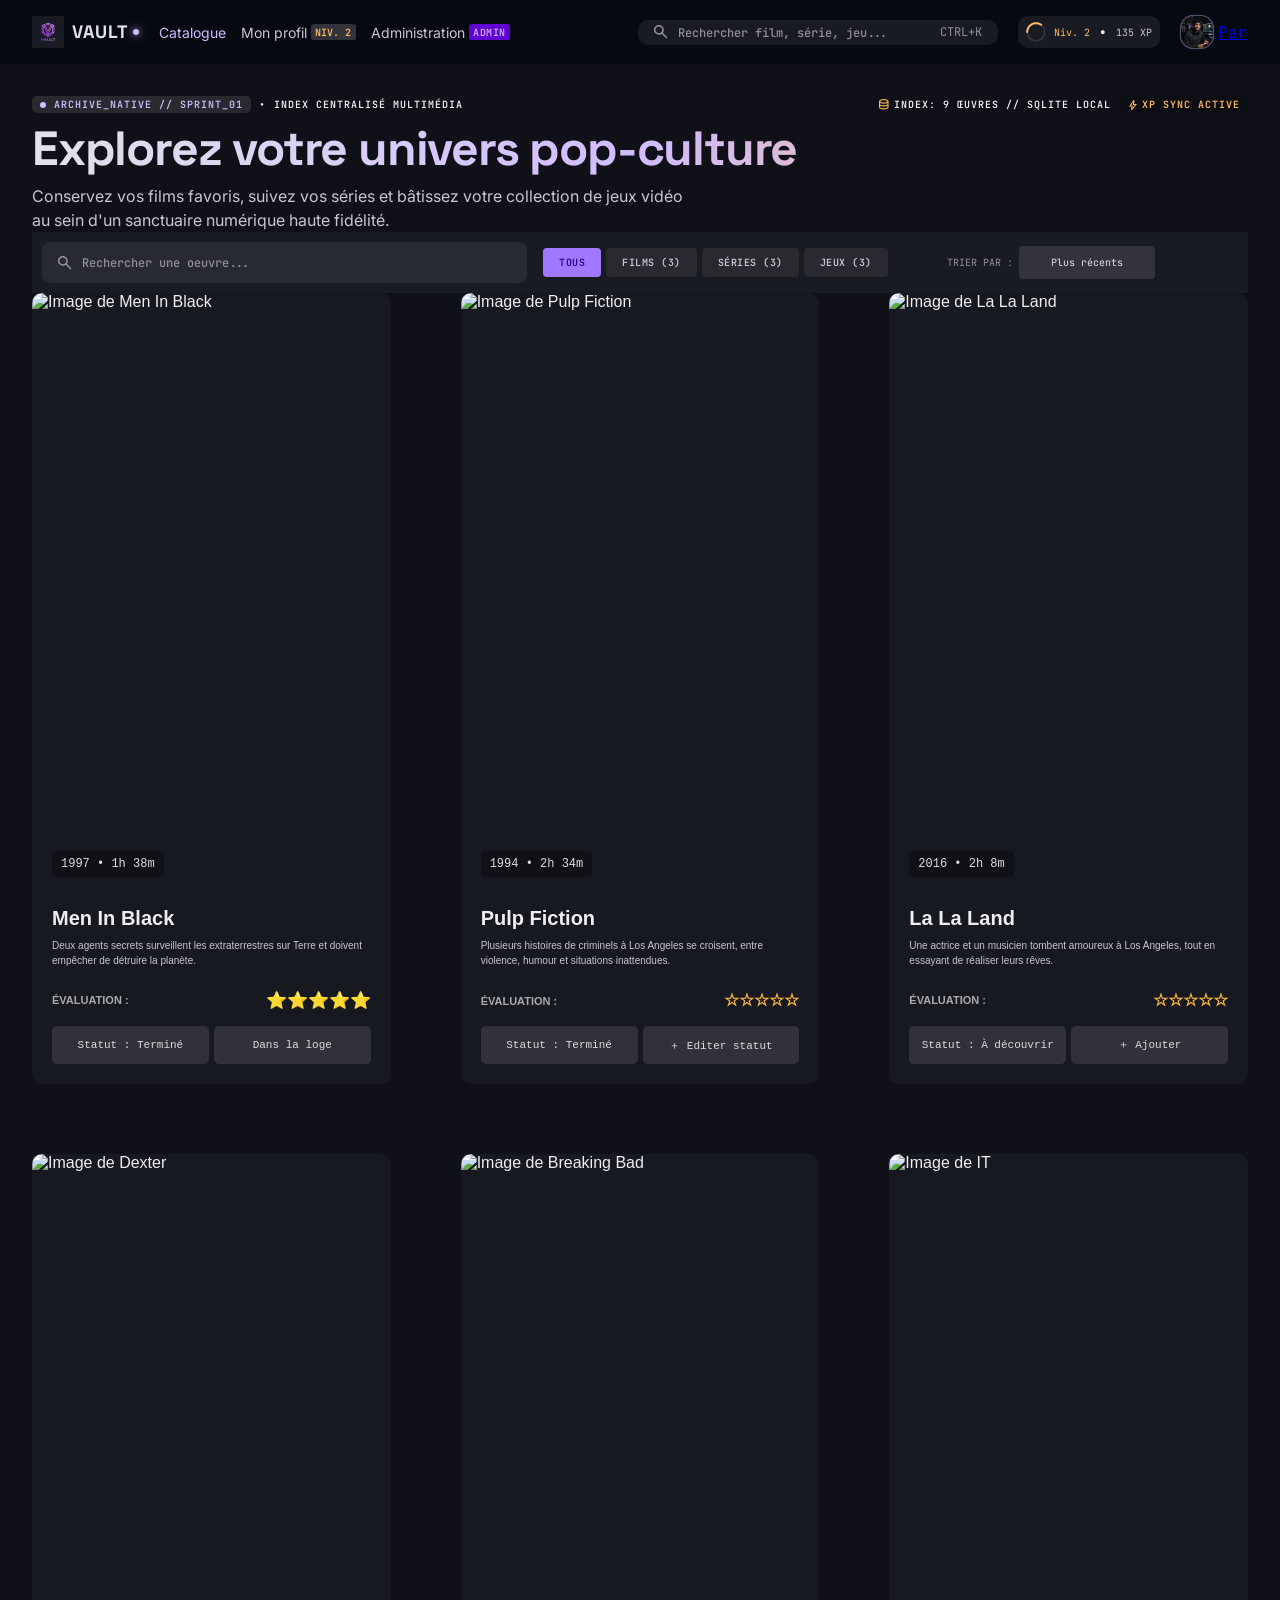
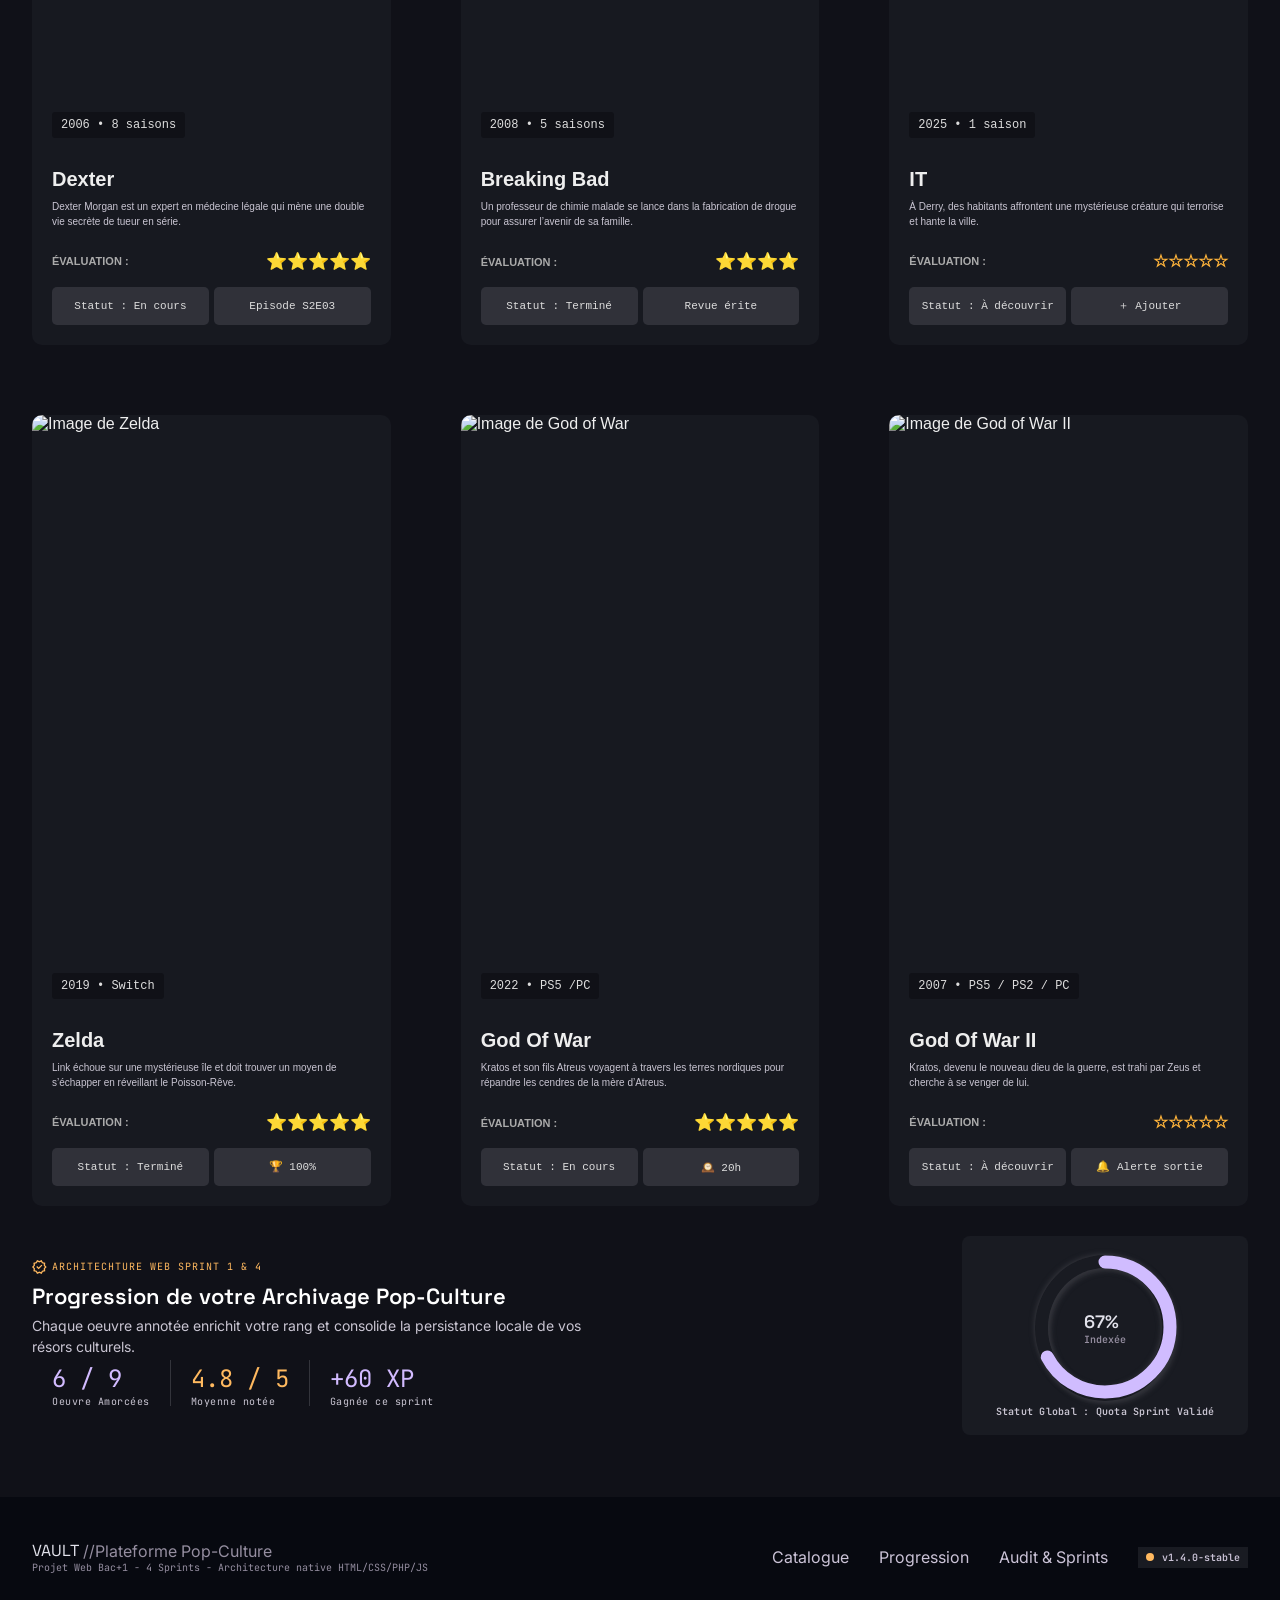
==== commit c085ffbc: "almost finished the index, need to clarifie some stuffto end it" ====
--- a/index.html
+++ b/index.html
@@ -66,287 +66,387 @@
 
 
     <div class="main-padding">
-        <h1>Explorez votre univers pop-culture</h1>
-    </div>
-
-
-
-
-<!------------------movies line------------------------->
-    <div class="catalogue main-padding">
-
-    <article class="card">
-        <img src="https://api.cartoonely.com/media/63f880bd27084_unnamed%20(55).png" alt="">
-
-        <div class="content">
-            <div class="info">1997 • 1h 38m</div>
-
-            <h2>Men In Black</h2>
-
-            <p>
-               Deux agents secrets surveillent les extraterrestres sur Terre et doivent empêcher de détruire la planète.
-            </p>
-
-            <div class="evaluation">
-                <span>ÉVALUATION :</span>
-                <span class="stars">⭐️⭐️⭐️⭐️⭐️</span>
-            </div>
-
-            <div class="buttons">
-                <button>Statut : Terminé</button>
-                <button>Dans la loge</button>
-            </div>
-        </div>
-    </article>
-
-
-
-
-    <article class="card">
-        <img src="https://media.gqmagazine.fr/photos/6081757cb17bbf6a1f1be4eb/master/w_1600%2Cc_limit/71zSZQzlK+L._AC_SL1200_.jpg" alt="">
-
-        <div class="content">
-            <div class="info">1994 •  2h 34m</div>
-
-            <h2>Pulp Fiction</h2>
-
-            <p>
-                Plusieurs histoires de criminels à Los Angeles se croisent, entre violence, humour et situations inattendues.
-            </p>
-
-            <div class="evaluation">
-                <span>ÉVALUATION :</span>
-                <span class="stars">☆☆☆☆☆</span>
-            </div>
-
-            <div class="buttons">
-                <button>Statut : Terminé</button>
-                <button>＋ Editer statut</button>
-            </div>
-        </div>
-    </article>
-
-
-
-
-    <article class="card">
-        <img src="https://images.affiches-et-posters.com//albums/3/51042/affiche-film-land.jpg" alt="">
-
-        <div class="content">
-            <div class="info">2016 • 2h 8m</div>
-
-            <h2>La La Land</h2>
-
-            <p>
-               Une actrice et un musicien tombent amoureux à Los Angeles, tout en essayant de réaliser leurs rêves.
-            </p>
-
-            <div class="evaluation">
-                <span>ÉVALUATION :</span>
-                <span class="stars">☆☆☆☆☆</span>
-            </div>
-
-            <div class="buttons">
-                <button>Statut : À découvrir</button>
-                <button>＋ Ajouter</button>
-            </div>
-        </div>
-        </article>
-
-
-<!----------------------- series line ------------------>        
-
-    <article class="card">
-        <img src="https://images.affiches-et-posters.com//albums/3/5010/5010-affiche-serie-tv-dexter.jpg" alt="">
-
-        <div class="content">
-            <div class="info">2006  • 8 saisons</div>
-
-            <h2>Dexter</h2>
-
-            <p>
-                Dexter Morgan est un expert en médecine légale qui mène une double vie secrète de tueur en série.
-            </p>
-
-            <div class="evaluation">
-                <span>ÉVALUATION :</span>
-                <span class="stars">⭐️⭐️⭐️⭐️⭐️</span>
-            </div>
-
-            <div class="buttons">
-                <button>Statut : En cours</button>
-                <button>Episode S2E03</button>
-            </div>
-        </div>
-    </article>
-    
-    
-    
-    <article class="card">
-        <img src="https://images.affiches-et-posters.com//albums/3/3861/medium/3861-poster-serie-tv-breaking-bad.jpg" alt="">
-
-        <div class="content">
-            <div class="info">2008 • 5 saisons</div>
-
-            <h2>Breaking Bad</h2>
-
-            <p>
-               Un professeur de chimie malade se lance dans la fabrication de drogue pour assurer l’avenir de sa famille.
-            </p>
-
-            <div class="evaluation">
-                <span>ÉVALUATION :</span>
-                <span class="stars">⭐️⭐️⭐️⭐️</span>
-            </div>
-
-            <div class="buttons">
-                <button>Statut : Terminé</button>
-                <button>Revue érite</button>
-            </div>
-        </div>
-    </article>
-    
-    
-    
-    <article class="card">
-        <img src="https://club-stephenking.fr/wp-content/uploads/2025/02/it-welcome-to-derry-poster-nouveau-fr-02.webp" alt="">
-
-        <div class="content">
-            <div class="info">2025 • 1 saison</div>
-
-            <h2>IT</h2>
-
-            <p>
-               À Derry, des habitants affrontent une mystérieuse créature qui terrorise et hante la ville.
-            </p>
-
-            <div class="evaluation">
-                <span>ÉVALUATION :</span>
-                <span class="stars">☆☆☆☆☆</span>
-            </div>
-
-            <div class="buttons">
-                <button>Statut : À découvrir</button>
-                <button>＋ Ajouter</button>
-            </div>
-        </div>
-    </article>
-
-
-
-
-
-<!--------------------games line----------------->
-
-    <article class="card">
-        <img src="https://images.affiches-et-posters.com//albums/3/56146/medium/poster-jeu-video-the-legend-zelda-links-awakening-." alt="">
-
-        <div class="content">
-            <div class="info">2019 • Switch</div>
-
-            <h2>Zelda</h2>
-
-            <p>
-                Link échoue sur une mystérieuse île et doit trouver un moyen de s’échapper en réveillant le Poisson-Rêve.
-            </p>
-
-            <div class="evaluation">
-                <span>ÉVALUATION :</span>
-                <span class="stars">⭐️⭐️⭐️⭐️⭐️</span>
-            </div>
-
-            <div class="buttons">
-                <button>Statut : Terminé</button>
-                <button>🏆 100%</button>
-            </div>
-        </div>
-    </article>
-
-
-
-        <article class="card">
-        <img src="https://static.posters.cz/image/350/affiches-et-posters/playstation-god-of-war-i116582.jpg" alt="">
-
-        <div class="content">
-            <div class="info">2022 • PS5 /PC</div>
-
-            <h2>God Of War</h2>
-
-            <p>
-                Kratos et son fils Atreus voyagent à travers les terres nordiques pour répandre les cendres de la mère d’Atreus.
-            </p>
-
-            <div class="evaluation">
-                <span>ÉVALUATION :</span>
-                <span class="stars">⭐️⭐️⭐️⭐️⭐️</span>
-            </div>
-
-            <div class="buttons">
-                <button>Statut : En cours</button>
-                <button>🕰️ 20h</button>
-            </div>
-        </div>
-    </article>
-
-
-
-    <article class="card">
-        <img src="https://encrypted-tbn0.gstatic.com/images?q=tbn:ANd9GcQzVDe5OMPJdM1DOYZ-FrwDTRxNopDd6x_nQ65J3FwpnTO4Z4Qn3R3_cXM&s=10" alt="">
-
-        <div class="content">
-            <div class="info">2007 • PS5 / PS2 / PC </div>
-
-            <h2>God Of War II</h2>
-
-            <p>
-                Kratos, devenu le nouveau dieu de la guerre, est trahi par Zeus et cherche à se venger de lui.
-            </p>
-
-            <div class="evaluation">
-                <span>ÉVALUATION :</span>
-                <span class="stars">☆☆☆☆☆</span>
-            </div>
-
-            <div class="buttons">
-                <button>Statut : À découvrir</button>
-                <button>🔔 Alerte sortie</button>
-            </div>
-        </div>
-    </article>
-    </div>
-
-
-
-        <!------------------barre de progresseion------------------------->
-
-        
-        <div class="boite-entiere main-padding">
+        <div>
+            <div class="main_index">
+                <div class="infos">
+                    <span class="archive">
+                        ARCHIVE_NATIVE // SPRINT_01
+                    </span>
+                    <span>
+                        •
+                    </span>
+                    <span>
+                        INDEX CENTRALISÉ MULTIMÉDIA
+                    </span>
+                </div>
+                <div class="collection_xp">
+                    <div class="oeuvre">
+                        <img src="assets/images/index_tag.svg" alt="icone d'index">
+                        <span>
+                            INDEX: 9 ŒUVRES // SQLITE LOCAL
+                        </span>
+                    </div>
+
+                    <div class="xp_sync">
+                        <img src="assets/images/EXP tag.svg" alt="compteur d'expérience">
+                        <span>
+                            XP SYNC ACTIVE
+                        </span>
+                    </div>
+                </div>
+            </div>
+
+            <div class="description">
+                <h1>Explorez votre univers pop-culture</h1>
+                <p class="desc">
+                    Conservez vos films favoris, suivez vos séries et bâtissez votre collection de jeux vidéo
+au sein d'un sanctuaire numérique haute fidélité.
+                </p>
+            </div>
+
             <div>
-                <span class="pre-title">Architechture web Sprint 1 & 4</span>
+                <div class="research_bar">
+                    <div class="search_bar research_part">
+                        <input type="image" src="assets/images/mag_glass.svg" alt="Loupe">
+                        <input type="search" placeholder="Rechercher une oeuvre...">
+                    </div>
+                    <div class="research_part categories">
+                        <span class="category-all">
+                            Tous
+                        </span>
+                        <span class="category-film">
+                            Films (3)
+                        </span>
+                        <span class="category-serie">
+                            Séries (3)
+                        </span>
+                        <span class="category-game">
+                            Jeux (3)
+                        </span>
+                    </div>
+                    <div class="sorting">
+                        <span>
+                            Trier par :
+                        </span>
+                        <span class="tags">
+                            Plus récents
+                        </span>
+                    </div>
+                </div>
+                <div>
+                    <span>
+
+                    </span>
+                    <span>
+
+                    </span>
+                </div>
+            </div>
+        </div>
+
+
+
+
+
+
+    <!------------------movies line------------------------->
+        <div class="catalogue">
+
+        <article class="card">
+            <img src="https://api.cartoonely.com/media/63f880bd27084_unnamed%20(55).png" alt="Image de Men In Black">
+
+            <div class="content">
+                <div class="info">1997 • 1h 38m</div>
+
+                <h2>Men In Black</h2>
+
+                <p>
+                Deux agents secrets surveillent les extraterrestres sur Terre et doivent empêcher de détruire la planète.
+                </p>
+
+                <div class="evaluation">
+                    <span>ÉVALUATION :</span>
+                    <span class="stars">⭐️⭐️⭐️⭐️⭐️</span>
+                </div>
+
+                <div class="buttons">
+                    <button>Statut : Terminé</button>
+                    <button>Dans la loge</button>
+                </div>
+            </div>
+        </article>
+
+
+
+
+        <article class="card">
+            <img src="https://media.gqmagazine.fr/photos/6081757cb17bbf6a1f1be4eb/master/w_1600%2Cc_limit/71zSZQzlK+L._AC_SL1200_.jpg" alt="Image de Pulp Fiction">
+
+            <div class="content">
+                <div class="info">1994 •  2h 34m</div>
+
+                <h2>Pulp Fiction</h2>
+
+                <p>
+                    Plusieurs histoires de criminels à Los Angeles se croisent, entre violence, humour et situations inattendues.
+                </p>
+
+                <div class="evaluation">
+                    <span>ÉVALUATION :</span>
+                    <span class="stars">☆☆☆☆☆</span>
+                </div>
+
+                <div class="buttons">
+                    <button>Statut : Terminé</button>
+                    <button>＋ Editer statut</button>
+                </div>
+            </div>
+        </article>
+
+
+
+
+        <article class="card">
+            <img src="https://images.affiches-et-posters.com//albums/3/51042/affiche-film-land.jpg" alt="Image de La La Land">
+
+            <div class="content">
+                <div class="info">2016 • 2h 8m</div>
+
+                <h2>La La Land</h2>
+
+                <p>
+                Une actrice et un musicien tombent amoureux à Los Angeles, tout en essayant de réaliser leurs rêves.
+                </p>
+
+                <div class="evaluation">
+                    <span>ÉVALUATION :</span>
+                    <span class="stars">☆☆☆☆☆</span>
+                </div>
+
+                <div class="buttons">
+                    <button>Statut : À découvrir</button>
+                    <button>＋ Ajouter</button>
+                </div>
+            </div>
+            </article>
+
+
+    <!----------------------- series line ------------------>        
+
+        <article class="card">
+            <img src="https://images.affiches-et-posters.com//albums/3/5010/5010-affiche-serie-tv-dexter.jpg" alt="Image de Dexter">
+
+            <div class="content">
+                <div class="info">2006  • 8 saisons</div>
+
+                <h2>Dexter</h2>
+
+                <p>
+                    Dexter Morgan est un expert en médecine légale qui mène une double vie secrète de tueur en série.
+                </p>
+
+                <div class="evaluation">
+                    <span>ÉVALUATION :</span>
+                    <span class="stars">⭐️⭐️⭐️⭐️⭐️</span>
+                </div>
+
+                <div class="buttons">
+                    <button>Statut : En cours</button>
+                    <button>Episode S2E03</button>
+                </div>
+            </div>
+        </article>
+        
+        
+        
+        <article class="card">
+            <img src="https://images.affiches-et-posters.com//albums/3/3861/medium/3861-poster-serie-tv-breaking-bad.jpg" alt="Image de Breaking Bad">
+
+            <div class="content">
+                <div class="info">2008 • 5 saisons</div>
+
+                <h2>Breaking Bad</h2>
+
+                <p>
+                Un professeur de chimie malade se lance dans la fabrication de drogue pour assurer l’avenir de sa famille.
+                </p>
+
+                <div class="evaluation">
+                    <span>ÉVALUATION :</span>
+                    <span class="stars">⭐️⭐️⭐️⭐️</span>
+                </div>
+
+                <div class="buttons">
+                    <button>Statut : Terminé</button>
+                    <button>Revue érite</button>
+                </div>
+            </div>
+        </article>
+        
+        
+        
+        <article class="card">
+            <img src="https://club-stephenking.fr/wp-content/uploads/2025/02/it-welcome-to-derry-poster-nouveau-fr-02.webp" alt="Image de IT">
+
+            <div class="content">
+                <div class="info">2025 • 1 saison</div>
+
+                <h2>IT</h2>
+
+                <p>
+                À Derry, des habitants affrontent une mystérieuse créature qui terrorise et hante la ville.
+                </p>
+
+                <div class="evaluation">
+                    <span>ÉVALUATION :</span>
+                    <span class="stars">☆☆☆☆☆</span>
+                </div>
+
+                <div class="buttons">
+                    <button>Statut : À découvrir</button>
+                    <button>＋ Ajouter</button>
+                </div>
+            </div>
+        </article>
+
+
+
+
+
+    <!--------------------games line----------------->
+
+        <article class="card">
+            <img src="https://cdn.gamekult.com/optim/images/gallery/34/348309/the-legend-of-zelda-link-s-awakening-switch-f7044784__w1280.jpg" alt="Image de Zelda">
+
+            <div class="content">
+                <div class="info">2019 • Switch</div>
+
+                <h2>Zelda</h2>
+
+                <p>
+                    Link échoue sur une mystérieuse île et doit trouver un moyen de s’échapper en réveillant le Poisson-Rêve.
+                </p>
+
+                <div class="evaluation">
+                    <span>ÉVALUATION :</span>
+                    <span class="stars">⭐️⭐️⭐️⭐️⭐️</span>
+                </div>
+
+                <div class="buttons">
+                    <button>Statut : Terminé</button>
+                    <button>🏆 100%</button>
+                </div>
+            </div>
+        </article>
+
+
+
+        <article class="card">
+            <img src="https://static.posters.cz/image/350/affiches-et-posters/playstation-god-of-war-i116582.jpg" alt="Image de God of War">
+            <div class="content">
+                <div class="info">2022 • PS5 /PC</div>
+
+                <h2>God Of War</h2>
+
+                <p>
+                    Kratos et son fils Atreus voyagent à travers les terres nordiques pour répandre les cendres de la mère d’Atreus.
+                </p>
+
+                <div class="evaluation">
+                    <span>ÉVALUATION :</span>
+                    <span class="stars">⭐️⭐️⭐️⭐️⭐️</span>
+                </div>
+
+                <div class="buttons">
+                    <button>Statut : En cours</button>
+                    <button>🕰️ 20h</button>
+                </div>
+            </div>
+        </article>
+
+
+
+        <article class="card">
+            <img src="https://encrypted-tbn0.gstatic.com/images?q=tbn:ANd9GcQzVDe5OMPJdM1DOYZ-FrwDTRxNopDd6x_nQ65J3FwpnTO4Z4Qn3R3_cXM&s=10" alt="Image de God of War II">
+
+            <div class="content">
+                <div class="info">2007 • PS5 / PS2 / PC </div>
+
+                <h2>God Of War II</h2>
+
+                <p>
+                    Kratos, devenu le nouveau dieu de la guerre, est trahi par Zeus et cherche à se venger de lui.
+                </p>
+
+                <div class="evaluation">
+                    <span>ÉVALUATION :</span>
+                    <span class="stars">☆☆☆☆☆</span>
+                </div>
+
+                <div class="buttons">
+                    <button>Statut : À découvrir</button>
+                    <button>🔔 Alerte sortie</button>
+                </div>
+            </div>
+        </article>
+        </div>
+
+
+
+            <!------------------barre de progresseion------------------------->
+
+            
+        <div class="boite-entiere">
+            <div>
+                <div class="pre-title_arrangement">
+                    <img src="assets/images/certified icon.svg" alt="icone de certification">
+                    <span class="pre-title">Architechture web Sprint 1 & 4</span>
+                </div>
                 <h2>Progression de votre Archivage Pop-Culture</h2>
                 <p class="description">Chaque oeuvre annotée enrichit votre rang et consolide la persistance locale de vos résors culturels.</p>
                 
                 <div class="stats">
-                    <div class="stat">
+                    <div class="nb_oeuvres">
                         <span>6 / 9</span>
                         <p>Oeuvre Amorcées</p>
                     </div>
-                    <div class="stat">
+                    <div class="note_moy Divider">
                         <span class="yellow">4.8 / 5</span>
                         <p>Moyenne notée</p> 
                     </div>
-                    <div class="stat">
-                        <span> + 60 XP </span>
+                    <div class="exp_won">
+                        <span> +60 XP </span>
                         <p>Gagnée ce sprint</p>
                     </div>
                 </div>
             </div>
-      
+
             <div class="progress">
-                <span class="cercle de progression"> 67 % Indexée</span>
+                <div class="cercle-de-progression">
+                    <div class="wrapper">
+                       <div class="outerline">
+                            <div class="innerline">
+                                <div id="pourcentage">
+                                    67%
+                                    <span> Indexée</span>
+                                </div>
+                            </div>
+                       </div>
+                    </div>
+                    <svg width="144px" height="144px">
+                        <defs>
+                            <linearGradient id="linearGradient">
+                                <stop offset="0%" stop-color="#D0BCFF"/>
+                                <stop offset="100%" stop-color="#D0BCFF"/>
+                            </linearGradient>
+                        </defs>
+                        <circle cx="72px" cy="72px" r="65px"/>
+                    </svg>
+                </div>
                 <p>Statut Global : Quota Sprint Validé</p>
             </div>
         </div>
+    </div>
 
 
     <footer class="main-padding">
--- a/assets/css/style.css
+++ b/assets/css/style.css
@@ -5,18 +5,21 @@
 }
 
 .main-padding {
-    padding: 0 64px;
+    padding: 0 32px;
 }
 
 /**********************
 * HEADER
 **********************/
 body header {
-    display: flex;
+    display:flex;
     align-items: center;
     justify-content: space-between;
     min-height: 64px;
     background-color: #070910;
+    position: sticky;
+    top: 0px;
+    z-index: 1000;
 }
 
 body header .left {
@@ -70,8 +73,10 @@
 
 body header nav ul {
     display: flex;
-    gap: 30px;
+    gap: 15px;
     list-style-type: none;
+    font-size: 14px;
+    padding-inline-start: 20px;
 
 }
 
@@ -126,7 +131,7 @@
 
 /***Search bar***/
 
-body header .right .search_bar {
+body .search_bar {
     display: flex;
     align-items: center;
     gap: 8px;
@@ -135,60 +140,14 @@
     padding: 4px 16px;
 }
 
-
-.boite-entiere {
-    display: grid;
-    grid-template-columns: 3fr 1fr;
-    gap: 20px;
-    padding-top: 30px;
-    padding-bottom: 30px;
-    color: white;
-}
-
-.boite-entiere span.pre-title {
-    color: #FFB95F;
-    font-size: 10px;
-    text-transform: uppercase;
-    font-family: 'JetBrains Mono', Arial, Helvetica, sans-serif;
-    letter-spacing: 1px;
-}
-
-.boite-entiere h2 {
-    margin: 0;
-    font-size: 22px;
-    font-family: 'Space Grotesk', Arial, Helvetica, sans-serif; 
-    font-weight: 600;
-    margin: 5px 0;
-}
-
-.boite-entiere p.description {
-    font-family: 'Inter', Arial, Helvetica, sans-serif;
-    font-weight: 400;
-    font-size: 14px;
-}
-
-.boite-entiere .stats {
-    display: grid;
-    grid-template-columns: repeat(3, 1fr);
-}
-
-.stat .cercle-de-progression{
-    display: bloc;
-    gap: 30px;
-    margin-inline: 10px;
-    height: 38px;
-    border: 0;
-    border-radius: 5px;
-}
-
-body header .right .search_bar input[type="search"] {
+body .search_bar input[type="search"] {
     color: #958EA0;
     background-color: #191B22;
     border: none;
     min-width: 256px;
 }
 
-body header .right .search_bar input[type="search"]::placeholder {
+body .search_bar input[type="search"]::placeholder {
     content: "";
     font-size: 12px;
     font-weight: 500;
@@ -264,15 +223,193 @@
     padding: 1px 1px;
     box-shadow: 0px 0px 1px #D0BCFF66;
 }
-
 /**********************
 * BODY / Block 1
 **********************/
-
+body div.main-padding{
+    padding: 32px 32px;
+}
+<!-----------------------Prologue----------------------->
+
+
+body .research_part input[type="search"]::placeholder {
+    content: "";
+    font-size: 12px;
+    font-weight: 500;
+    font-family: 'JetBrains Mono', Arial, Helvetica, sans-serif;
+    color: #958EA0;
+}
+
+body .main_index{
+    display: flex;
+    align-items: center;
+    justify-content: space-between;
+    font-size: 10px;
+    font-weight: 600;
+    letter-spacing: 1px;
+    font-family: 'JetBrains Mono', Arial, Helvetica, sans-serif;
+}
+
+body .main_index .infos{
+    display: flex;
+    align-items: center;
+    gap: 8px;
+}
+
+body .main_index .infos .archive{
+    color:#D0BCFF;
+    background-color: #282A30;
+    padding: 2px 8px;
+    border-radius: 5px;
+    display:flex;
+    align-items: center;
+}
+
+body .main_index .infos .archive::before{
+    content: '';
+    display: block;
+    height: 6px;
+    width: 6px;
+    background-color: #D0BCFF;
+    border-radius: 50%;
+    margin-right: 8px;
+}
+
+body .main_index .collection_xp{
+    display: flex;
+    align-items: center;
+    gap: 10px;
+    font-style:Bold;
+}
+
+body .main_index .collection_xp .oeuvre{
+    display: flex;
+    align-items: center;
+    gap: 5px;
+}
+
+body .main_index .collection_xp .oeuvre img{
+    height: 10.5px;
+    width: 10.5px;
+}
+
+body .main_index .collection_xp .xp_sync{
+    display: flex;
+    align-items: center;
+    gap: 5px;
+    color:#FFB95F;
+    background-color:#0C0E14;
+    padding: 2px 8px;
+    border-radius: 5px;
+}
+
+body .main_index .collection_xp .xp_sync img{
+    height: 10px;
+    width: 8px;
+}
+
+body .description h1{
+    font-size: 48px;
+    font-weight: 700;
+    letter-spacing: -1.2px;
+    font-family: 'Space Grotesk', Arial, Helvetica, sans-serif;
+    font-style:Bold;
+    margin: 5px 0;
+    background: -webkit-linear-gradient(0deg, rgba(226, 226, 235, 1) 0%, rgba(208, 188, 255, 1) 50%, rgba(255, 185, 95, 1) 100%);;
+  -webkit-background-clip: text;
+  -webkit-text-fill-color: transparent;
+}
+
+body .description .desc{
+    font-size: 16px;
+    font-family: 'Inter', Arial, Helvetica, sans-serif;
+    font-weight:400;
+    inline-size: auto;
+    max-inline-size: 672px;
+    writing-mode: horizontal-tb;
+    font-style: normal;
+}
 
 <!-----------------------essaie----------------------->
 * {
     box-sizing: border-box;
+}
+
+body div.research_bar{
+    display: grid;
+    grid-template-columns:5fr 4fr 3fr;
+    align-items: center;
+    gap: 16px;
+    padding: 10px;
+    font-family: 'JetBrains Mono', Arial, Helvetica, sans-serif;
+    background-color: #191B22;
+    font-size: 10px;
+}
+
+body .research_bar .search_bar input[type="search"] {
+    color: #958EA0;
+    background-color: transparent;
+    border: none;
+    min-width: 256px;
+}
+
+body .research_bar .search_bar {
+    display: flex;
+    align-items: center;
+    gap: 8px;
+    background-color: #33343B99;
+    border-radius: 10px;
+    padding: 12px 16px;
+    border-radius: 8px;
+}
+
+body .categories{
+    display: flex;
+    align-items: center;
+    font-size: 10px;
+    font-weight: 600;
+    letter-spacing: 0.5px;
+    gap:5px;
+    text-transform: uppercase;
+    color:#CBC3D7;
+}
+.category-all{
+    padding: 8px 16px;
+    background-color: #A078FF;
+    border-radius: 4px;
+    color: #340080;
+}
+
+.category-film{
+    padding: 8px 16px;
+    background-color: #282A30;
+    border-radius: 4px;
+}
+
+.category-serie{
+    padding: 8px 16px;
+    background-color: #282A30;
+    border-radius: 4px;
+}
+
+.category-game{
+    padding: 8px 16px;
+    background-color: #282A30;
+    border-radius: 4px;
+}
+
+body .sorting{
+    align-items: end;
+    text-transform: uppercase;
+    color:#958EA0;
+}
+
+.tags{
+    padding: 10px 32px;
+    background-color: #33343B;
+    border-radius: 4px;
+    color:#E2E2EB;
+    text-transform: none;
 }
 
 body {
@@ -323,7 +460,7 @@
 p {
     margin: 0;
     color: #c9c5d2;
-    font-size: 13px;
+    font-size: 10px;
     line-height: 1.5;
 }
 
@@ -366,6 +503,17 @@
     .catalogue {
         grid-template-columns: repeat(2, 1fr);
     }
+    body header .right .search_bar {
+        display: none;
+    }
+
+    body footer .left div .footer_subtitle{
+        display: none
+    }
+
+    .main-padding {
+        padding: 0 32px;
+    }
 }
 
 @media (max-width: 550px) {
@@ -375,15 +523,210 @@
 
     .catalogue {
         grid-template-columns: 1fr;
-    }
-}
-/**********************
+        gap: 0;
+    }
+
+    body header nav{
+        display: none;
+    }
+
+    .main-padding {
+    padding: 0 16px;
+    }
+
+    body footer {
+        justify-content: space-around;
+    }
+
+    body footer .right .version {
+        display: none;
+    }
+
+    body footer .left div{
+        display: none
+    }
+
+}
+
+.boite-entiere {
+    display: flex;
+    align-items: center;
+    justify-content: space-between;
+    padding-top: 30px;
+    padding-bottom: 30px;
+    color: white;
+}
+
+.boite-entiere div{
+    padding: 3px 0;
+}
+.boite-entiere .pre-title_arrangement{
+    display: flex;
+    align-items: center;
+    gap: 5px;
+}
+.boite-entiere .pre-title {
+    color: #FFB95F;
+    font-size: 10px;
+    text-transform: uppercase;
+    font-family: 'JetBrains Mono', Arial, Helvetica, sans-serif;
+    letter-spacing: 1px;
+}
+
+.pre-title img{
+    height: 14px;
+    width: 14.67px;
+}
+
+.boite-entiere h2 {
+    margin: 0;
+    font-size: 22px;
+    font-family: 'Space Grotesk', Arial, Helvetica, sans-serif;
+    font-weight: 600;
+    margin: 5px 0;
+}
+
+.boite-entiere p.description {
+    font-family: 'Inter', Arial, Helvetica, sans-serif;
+    font-weight: 400;
+    font-size: 14px;
+    max-width: 553px;
+}
+
+.boite-entiere .stats {
+    display: flex;
+    color: #958EA0;
+    font-family: 'JetBrains Mono', Arial, Helvetica, sans-serif;
+    letter-spacing: 0.5px;
+}
+
+.boite-entiere .stats div{
+    padding: 3px 20px;
+}
+
+.nb_oeuvres span{
+    font-size: 24px;
+    color: #D2BBFF;
+    letter-spacing: 0;
+}
+
+.note_moy span{
+    font-size: 24px;
+    color: #FFB95F;
+    letter-spacing: 0;
+}
+
+.exp_won span{
+    font-size: 24px;
+    color: #D2BBFF;
+    letter-spacing: 0;
+}
+
+.Divider {
+    border-left:1px solid #33343B; 
+    border-right:1px solid #33343B; 
+    height:40px;
+    position:relative;
+}
+
+.boite-entiere .progress{
+    display: flex;
+    align-items: center;
+    flex-direction: column;
+    border-radius: 8px;
+    padding: 16px 33.75px;
+    background-color: #191B22;
+}
+
+
+.boite-entiere .progress .cercle-de-progression{
+    display: flex; 
+    align-items: center;
+    flex-direction: column; 
+}
+.wrapper{
+    width: 140px;
+    height: 140px;
+    display: flex;
+    align-items: center;
+    justify-content: center;
+    position: relative;
+}
+
+.outerline{
+    width: 140px;
+    height: 140px;
+    border-radius: 50%;
+    display: flex;
+    align-items: center;
+    justify-content: center;
+    box-shadow: -1px -1px 5px 0 rgb(51, 52, 59),3px 3px 5px 0 #33343B;
+}
+
+.innerline{
+    width: 114px;
+    height: 114px;
+    border-radius: 50%;
+    display: flex;
+    align-items: center;
+    justify-content: center;
+    box-shadow: inset -1px -1px 5px 0 rgb(51, 52, 59),inset 3px 3px 5px 0 #33343B;
+}
+
+#pourcentage{
+    display: flex;
+    align-items: start;
+    justify-content: center;
+    flex-direction: column;
+    font-size: 18px;
+    font-weight: 600;
+    color: #E2E2EB;
+    font-family: 'Space Grotesk', Arial, Helvetica, sans-serif;
+}
+
+#pourcentage span{
+    font-size: 10px;
+    font-family: 'JetBrains Mono', Arial, Helvetica, sans-serif;
+    color:#958EA0;
+}
+svg {
+    position: absolute;
+    rotate: -90deg;
+}
+
+circle{
+    fill: none;
+    stroke: url(#linearGradient);
+    stroke-width: 13px;
+    stroke-dasharray: 274.7;
+    stroke-dashoffset: 0;
+    stroke-linecap: round;
+    animation: anim 1s ease forwards;
+}
+
+/*@keyframes anim {
+    100% {
+        stroke-dashoffset: 135,3;
+    }
+}
+    pour la semaine 4 avec JS*/
+
+.boite-entiere .progress p{
+    font-size: 10px;
+    font-weight: 600;
+    font-family: 'JetBrains Mono', Arial, Helvetica, sans-serif;
+    font-style: bold;
+    letter-spacing: 0.25px;
+}
+
+
+    /**********************
 * Footer
 **********************/
 body footer {
     display: flex;
     align-items: center;
-    justify-content: space-between;
+    justify-content:space-between;
     min-height: 120px;
     background-color: #070910;
 }
@@ -392,6 +735,7 @@
     display: flex;
     gap: 30px;
     list-style-type: none;
+    padding: 0 0;
 }
 
 body footer nav a {
@@ -413,18 +757,20 @@
     align-items: center;
     gap: 30px;
     color: #958EA0;
+    font-family: 'JetBrains Mono', Arial, Helvetica, sans-serif;
 }
 
 body footer .left .footer_arrangment{
     display: flex;
     flex-direction: column;
-    align-items: center;
+    align-items:start;
 }
 
 body footer .footer_title {
     display: flex;
     align-items: center;
     gap: 4px;
+    font-family: 'Inter', Arial, Helvetica, sans-serif;
 }
 
 body footer .left .footer_logo {
@@ -432,13 +778,20 @@
     gap: 8px;
     align-items: center;
     color: #E2E2EB;
-}
-
-body footer .right .version span{
+    font-family: 'Space Grotesk', Arial, Helvetica, sans-serif;
+}
+
+body footer .footer_subtitle{
+    display: flex;
+    align-items: center;
+    font-size: 10px;
+    font-family: 'JetBrains Mono', Arial, Helvetica, sans-serif;
+}
+
+body footer .right .version{
     display: flex;
     align-items: center;
     color: #CBC3D7;
-    font-family: 'JetBrains Mono', Arial, Helvetica, sans-serif;
     font-size: 10px;
     font-weight: 600;
     background-color: #191B22;
@@ -452,4 +805,5 @@
     width: 8px;
     background-color: #FFB95F;
     border-radius: 50%;
+    margin-right: 8px;
 }
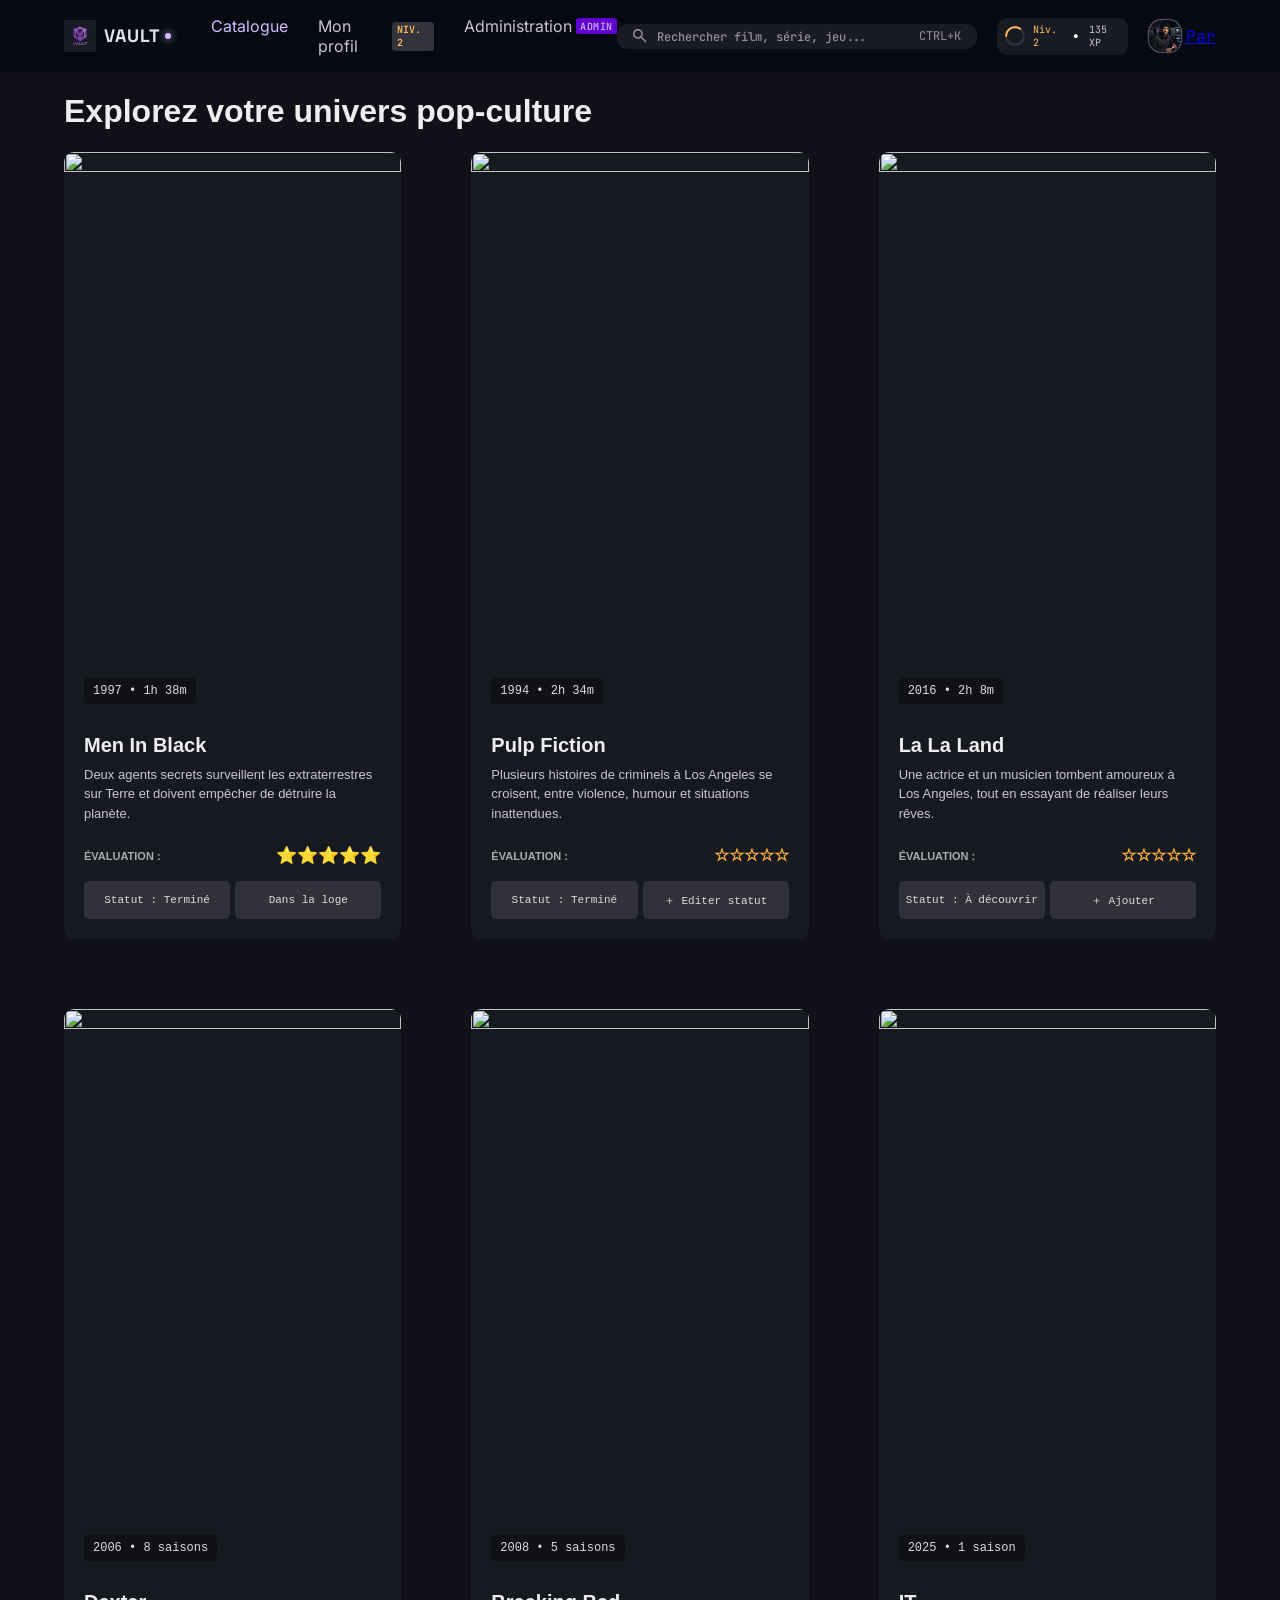
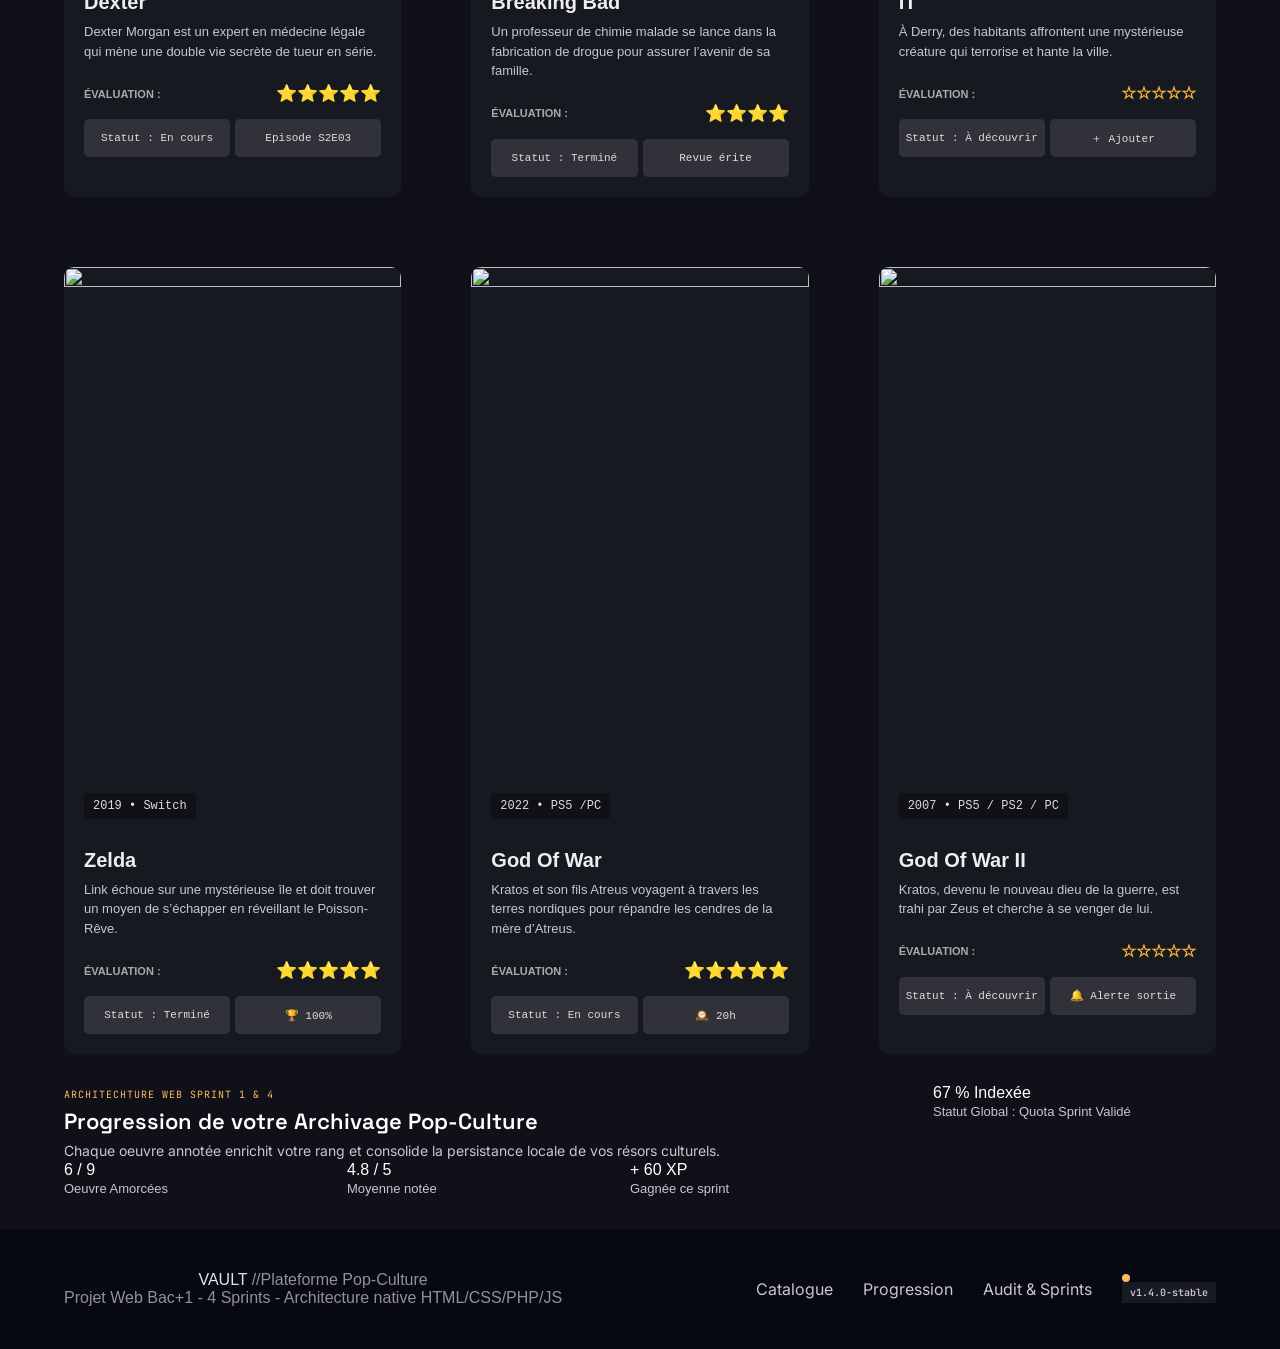
==== commit e4b87092: "merged" ====
--- a/index.html
+++ b/index.html
@@ -66,387 +66,287 @@
 
 
     <div class="main-padding">
-        <div>
-            <div class="main_index">
-                <div class="infos">
-                    <span class="archive">
-                        ARCHIVE_NATIVE // SPRINT_01
-                    </span>
-                    <span>
-                        •
-                    </span>
-                    <span>
-                        INDEX CENTRALISÉ MULTIMÉDIA
-                    </span>
-                </div>
-                <div class="collection_xp">
-                    <div class="oeuvre">
-                        <img src="assets/images/index_tag.svg" alt="icone d'index">
-                        <span>
-                            INDEX: 9 ŒUVRES // SQLITE LOCAL
-                        </span>
-                    </div>
-
-                    <div class="xp_sync">
-                        <img src="assets/images/EXP tag.svg" alt="compteur d'expérience">
-                        <span>
-                            XP SYNC ACTIVE
-                        </span>
-                    </div>
-                </div>
-            </div>
-
-            <div class="description">
-                <h1>Explorez votre univers pop-culture</h1>
-                <p class="desc">
-                    Conservez vos films favoris, suivez vos séries et bâtissez votre collection de jeux vidéo
-au sein d'un sanctuaire numérique haute fidélité.
-                </p>
-            </div>
-
+        <h1>Explorez votre univers pop-culture</h1>
+    </div>
+
+
+
+
+<!------------------movies line------------------------->
+    <div class="catalogue main-padding">
+
+    <article class="card">
+        <img src="https://api.cartoonely.com/media/63f880bd27084_unnamed%20(55).png" alt="">
+
+        <div class="content">
+            <div class="info">1997 • 1h 38m</div>
+
+            <h2>Men In Black</h2>
+
+            <p>
+               Deux agents secrets surveillent les extraterrestres sur Terre et doivent empêcher de détruire la planète.
+            </p>
+
+            <div class="evaluation">
+                <span>ÉVALUATION :</span>
+                <span class="stars">⭐️⭐️⭐️⭐️⭐️</span>
+            </div>
+
+            <div class="buttons">
+                <button>Statut : Terminé</button>
+                <button>Dans la loge</button>
+            </div>
+        </div>
+    </article>
+
+
+
+
+    <article class="card">
+        <img src="https://media.gqmagazine.fr/photos/6081757cb17bbf6a1f1be4eb/master/w_1600%2Cc_limit/71zSZQzlK+L._AC_SL1200_.jpg" alt="">
+
+        <div class="content">
+            <div class="info">1994 •  2h 34m</div>
+
+            <h2>Pulp Fiction</h2>
+
+            <p>
+                Plusieurs histoires de criminels à Los Angeles se croisent, entre violence, humour et situations inattendues.
+            </p>
+
+            <div class="evaluation">
+                <span>ÉVALUATION :</span>
+                <span class="stars">☆☆☆☆☆</span>
+            </div>
+
+            <div class="buttons">
+                <button>Statut : Terminé</button>
+                <button>＋ Editer statut</button>
+            </div>
+        </div>
+    </article>
+
+
+
+
+    <article class="card">
+        <img src="https://images.affiches-et-posters.com//albums/3/51042/affiche-film-land.jpg" alt="">
+
+        <div class="content">
+            <div class="info">2016 • 2h 8m</div>
+
+            <h2>La La Land</h2>
+
+            <p>
+               Une actrice et un musicien tombent amoureux à Los Angeles, tout en essayant de réaliser leurs rêves.
+            </p>
+
+            <div class="evaluation">
+                <span>ÉVALUATION :</span>
+                <span class="stars">☆☆☆☆☆</span>
+            </div>
+
+            <div class="buttons">
+                <button>Statut : À découvrir</button>
+                <button>＋ Ajouter</button>
+            </div>
+        </div>
+        </article>
+
+
+<!----------------------- series line ------------------>        
+
+    <article class="card">
+        <img src="https://images.affiches-et-posters.com//albums/3/5010/5010-affiche-serie-tv-dexter.jpg" alt="">
+
+        <div class="content">
+            <div class="info">2006  • 8 saisons</div>
+
+            <h2>Dexter</h2>
+
+            <p>
+                Dexter Morgan est un expert en médecine légale qui mène une double vie secrète de tueur en série.
+            </p>
+
+            <div class="evaluation">
+                <span>ÉVALUATION :</span>
+                <span class="stars">⭐️⭐️⭐️⭐️⭐️</span>
+            </div>
+
+            <div class="buttons">
+                <button>Statut : En cours</button>
+                <button>Episode S2E03</button>
+            </div>
+        </div>
+    </article>
+    
+    
+    
+    <article class="card">
+        <img src="https://images.affiches-et-posters.com//albums/3/3861/medium/3861-poster-serie-tv-breaking-bad.jpg" alt="">
+
+        <div class="content">
+            <div class="info">2008 • 5 saisons</div>
+
+            <h2>Breaking Bad</h2>
+
+            <p>
+               Un professeur de chimie malade se lance dans la fabrication de drogue pour assurer l’avenir de sa famille.
+            </p>
+
+            <div class="evaluation">
+                <span>ÉVALUATION :</span>
+                <span class="stars">⭐️⭐️⭐️⭐️</span>
+            </div>
+
+            <div class="buttons">
+                <button>Statut : Terminé</button>
+                <button>Revue érite</button>
+            </div>
+        </div>
+    </article>
+    
+    
+    
+    <article class="card">
+        <img src="https://club-stephenking.fr/wp-content/uploads/2025/02/it-welcome-to-derry-poster-nouveau-fr-02.webp" alt="">
+
+        <div class="content">
+            <div class="info">2025 • 1 saison</div>
+
+            <h2>IT</h2>
+
+            <p>
+               À Derry, des habitants affrontent une mystérieuse créature qui terrorise et hante la ville.
+            </p>
+
+            <div class="evaluation">
+                <span>ÉVALUATION :</span>
+                <span class="stars">☆☆☆☆☆</span>
+            </div>
+
+            <div class="buttons">
+                <button>Statut : À découvrir</button>
+                <button>＋ Ajouter</button>
+            </div>
+        </div>
+    </article>
+
+
+
+
+
+<!--------------------games line----------------->
+
+    <article class="card">
+        <img src="https://images.affiches-et-posters.com//albums/3/56146/medium/poster-jeu-video-the-legend-zelda-links-awakening-." alt="">
+
+        <div class="content">
+            <div class="info">2019 • Switch</div>
+
+            <h2>Zelda</h2>
+
+            <p>
+                Link échoue sur une mystérieuse île et doit trouver un moyen de s’échapper en réveillant le Poisson-Rêve.
+            </p>
+
+            <div class="evaluation">
+                <span>ÉVALUATION :</span>
+                <span class="stars">⭐️⭐️⭐️⭐️⭐️</span>
+            </div>
+
+            <div class="buttons">
+                <button>Statut : Terminé</button>
+                <button>🏆 100%</button>
+            </div>
+        </div>
+    </article>
+
+
+
+        <article class="card">
+        <img src="https://static.posters.cz/image/350/affiches-et-posters/playstation-god-of-war-i116582.jpg" alt="">
+
+        <div class="content">
+            <div class="info">2022 • PS5 /PC</div>
+
+            <h2>God Of War</h2>
+
+            <p>
+                Kratos et son fils Atreus voyagent à travers les terres nordiques pour répandre les cendres de la mère d’Atreus.
+            </p>
+
+            <div class="evaluation">
+                <span>ÉVALUATION :</span>
+                <span class="stars">⭐️⭐️⭐️⭐️⭐️</span>
+            </div>
+
+            <div class="buttons">
+                <button>Statut : En cours</button>
+                <button>🕰️ 20h</button>
+            </div>
+        </div>
+    </article>
+
+
+
+    <article class="card">
+        <img src="https://encrypted-tbn0.gstatic.com/images?q=tbn:ANd9GcQzVDe5OMPJdM1DOYZ-FrwDTRxNopDd6x_nQ65J3FwpnTO4Z4Qn3R3_cXM&s=10" alt="">
+
+        <div class="content">
+            <div class="info">2007 • PS5 / PS2 / PC </div>
+
+            <h2>God Of War II</h2>
+
+            <p>
+                Kratos, devenu le nouveau dieu de la guerre, est trahi par Zeus et cherche à se venger de lui.
+            </p>
+
+            <div class="evaluation">
+                <span>ÉVALUATION :</span>
+                <span class="stars">☆☆☆☆☆</span>
+            </div>
+
+            <div class="buttons">
+                <button>Statut : À découvrir</button>
+                <button>🔔 Alerte sortie</button>
+            </div>
+        </div>
+    </article>
+    </div>
+
+
+
+        <!------------------barre de progresseion------------------------->
+
+        
+        <div class="boite-entiere main-padding">
             <div>
-                <div class="research_bar">
-                    <div class="search_bar research_part">
-                        <input type="image" src="assets/images/mag_glass.svg" alt="Loupe">
-                        <input type="search" placeholder="Rechercher une oeuvre...">
-                    </div>
-                    <div class="research_part categories">
-                        <span class="category-all">
-                            Tous
-                        </span>
-                        <span class="category-film">
-                            Films (3)
-                        </span>
-                        <span class="category-serie">
-                            Séries (3)
-                        </span>
-                        <span class="category-game">
-                            Jeux (3)
-                        </span>
-                    </div>
-                    <div class="sorting">
-                        <span>
-                            Trier par :
-                        </span>
-                        <span class="tags">
-                            Plus récents
-                        </span>
-                    </div>
-                </div>
-                <div>
-                    <span>
-
-                    </span>
-                    <span>
-
-                    </span>
-                </div>
-            </div>
-        </div>
-
-
-
-
-
-
-    <!------------------movies line------------------------->
-        <div class="catalogue">
-
-        <article class="card">
-            <img src="https://api.cartoonely.com/media/63f880bd27084_unnamed%20(55).png" alt="Image de Men In Black">
-
-            <div class="content">
-                <div class="info">1997 • 1h 38m</div>
-
-                <h2>Men In Black</h2>
-
-                <p>
-                Deux agents secrets surveillent les extraterrestres sur Terre et doivent empêcher de détruire la planète.
-                </p>
-
-                <div class="evaluation">
-                    <span>ÉVALUATION :</span>
-                    <span class="stars">⭐️⭐️⭐️⭐️⭐️</span>
-                </div>
-
-                <div class="buttons">
-                    <button>Statut : Terminé</button>
-                    <button>Dans la loge</button>
-                </div>
-            </div>
-        </article>
-
-
-
-
-        <article class="card">
-            <img src="https://media.gqmagazine.fr/photos/6081757cb17bbf6a1f1be4eb/master/w_1600%2Cc_limit/71zSZQzlK+L._AC_SL1200_.jpg" alt="Image de Pulp Fiction">
-
-            <div class="content">
-                <div class="info">1994 •  2h 34m</div>
-
-                <h2>Pulp Fiction</h2>
-
-                <p>
-                    Plusieurs histoires de criminels à Los Angeles se croisent, entre violence, humour et situations inattendues.
-                </p>
-
-                <div class="evaluation">
-                    <span>ÉVALUATION :</span>
-                    <span class="stars">☆☆☆☆☆</span>
-                </div>
-
-                <div class="buttons">
-                    <button>Statut : Terminé</button>
-                    <button>＋ Editer statut</button>
-                </div>
-            </div>
-        </article>
-
-
-
-
-        <article class="card">
-            <img src="https://images.affiches-et-posters.com//albums/3/51042/affiche-film-land.jpg" alt="Image de La La Land">
-
-            <div class="content">
-                <div class="info">2016 • 2h 8m</div>
-
-                <h2>La La Land</h2>
-
-                <p>
-                Une actrice et un musicien tombent amoureux à Los Angeles, tout en essayant de réaliser leurs rêves.
-                </p>
-
-                <div class="evaluation">
-                    <span>ÉVALUATION :</span>
-                    <span class="stars">☆☆☆☆☆</span>
-                </div>
-
-                <div class="buttons">
-                    <button>Statut : À découvrir</button>
-                    <button>＋ Ajouter</button>
-                </div>
-            </div>
-            </article>
-
-
-    <!----------------------- series line ------------------>        
-
-        <article class="card">
-            <img src="https://images.affiches-et-posters.com//albums/3/5010/5010-affiche-serie-tv-dexter.jpg" alt="Image de Dexter">
-
-            <div class="content">
-                <div class="info">2006  • 8 saisons</div>
-
-                <h2>Dexter</h2>
-
-                <p>
-                    Dexter Morgan est un expert en médecine légale qui mène une double vie secrète de tueur en série.
-                </p>
-
-                <div class="evaluation">
-                    <span>ÉVALUATION :</span>
-                    <span class="stars">⭐️⭐️⭐️⭐️⭐️</span>
-                </div>
-
-                <div class="buttons">
-                    <button>Statut : En cours</button>
-                    <button>Episode S2E03</button>
-                </div>
-            </div>
-        </article>
-        
-        
-        
-        <article class="card">
-            <img src="https://images.affiches-et-posters.com//albums/3/3861/medium/3861-poster-serie-tv-breaking-bad.jpg" alt="Image de Breaking Bad">
-
-            <div class="content">
-                <div class="info">2008 • 5 saisons</div>
-
-                <h2>Breaking Bad</h2>
-
-                <p>
-                Un professeur de chimie malade se lance dans la fabrication de drogue pour assurer l’avenir de sa famille.
-                </p>
-
-                <div class="evaluation">
-                    <span>ÉVALUATION :</span>
-                    <span class="stars">⭐️⭐️⭐️⭐️</span>
-                </div>
-
-                <div class="buttons">
-                    <button>Statut : Terminé</button>
-                    <button>Revue érite</button>
-                </div>
-            </div>
-        </article>
-        
-        
-        
-        <article class="card">
-            <img src="https://club-stephenking.fr/wp-content/uploads/2025/02/it-welcome-to-derry-poster-nouveau-fr-02.webp" alt="Image de IT">
-
-            <div class="content">
-                <div class="info">2025 • 1 saison</div>
-
-                <h2>IT</h2>
-
-                <p>
-                À Derry, des habitants affrontent une mystérieuse créature qui terrorise et hante la ville.
-                </p>
-
-                <div class="evaluation">
-                    <span>ÉVALUATION :</span>
-                    <span class="stars">☆☆☆☆☆</span>
-                </div>
-
-                <div class="buttons">
-                    <button>Statut : À découvrir</button>
-                    <button>＋ Ajouter</button>
-                </div>
-            </div>
-        </article>
-
-
-
-
-
-    <!--------------------games line----------------->
-
-        <article class="card">
-            <img src="https://cdn.gamekult.com/optim/images/gallery/34/348309/the-legend-of-zelda-link-s-awakening-switch-f7044784__w1280.jpg" alt="Image de Zelda">
-
-            <div class="content">
-                <div class="info">2019 • Switch</div>
-
-                <h2>Zelda</h2>
-
-                <p>
-                    Link échoue sur une mystérieuse île et doit trouver un moyen de s’échapper en réveillant le Poisson-Rêve.
-                </p>
-
-                <div class="evaluation">
-                    <span>ÉVALUATION :</span>
-                    <span class="stars">⭐️⭐️⭐️⭐️⭐️</span>
-                </div>
-
-                <div class="buttons">
-                    <button>Statut : Terminé</button>
-                    <button>🏆 100%</button>
-                </div>
-            </div>
-        </article>
-
-
-
-        <article class="card">
-            <img src="https://static.posters.cz/image/350/affiches-et-posters/playstation-god-of-war-i116582.jpg" alt="Image de God of War">
-            <div class="content">
-                <div class="info">2022 • PS5 /PC</div>
-
-                <h2>God Of War</h2>
-
-                <p>
-                    Kratos et son fils Atreus voyagent à travers les terres nordiques pour répandre les cendres de la mère d’Atreus.
-                </p>
-
-                <div class="evaluation">
-                    <span>ÉVALUATION :</span>
-                    <span class="stars">⭐️⭐️⭐️⭐️⭐️</span>
-                </div>
-
-                <div class="buttons">
-                    <button>Statut : En cours</button>
-                    <button>🕰️ 20h</button>
-                </div>
-            </div>
-        </article>
-
-
-
-        <article class="card">
-            <img src="https://encrypted-tbn0.gstatic.com/images?q=tbn:ANd9GcQzVDe5OMPJdM1DOYZ-FrwDTRxNopDd6x_nQ65J3FwpnTO4Z4Qn3R3_cXM&s=10" alt="Image de God of War II">
-
-            <div class="content">
-                <div class="info">2007 • PS5 / PS2 / PC </div>
-
-                <h2>God Of War II</h2>
-
-                <p>
-                    Kratos, devenu le nouveau dieu de la guerre, est trahi par Zeus et cherche à se venger de lui.
-                </p>
-
-                <div class="evaluation">
-                    <span>ÉVALUATION :</span>
-                    <span class="stars">☆☆☆☆☆</span>
-                </div>
-
-                <div class="buttons">
-                    <button>Statut : À découvrir</button>
-                    <button>🔔 Alerte sortie</button>
-                </div>
-            </div>
-        </article>
-        </div>
-
-
-
-            <!------------------barre de progresseion------------------------->
-
-            
-        <div class="boite-entiere">
-            <div>
-                <div class="pre-title_arrangement">
-                    <img src="assets/images/certified icon.svg" alt="icone de certification">
-                    <span class="pre-title">Architechture web Sprint 1 & 4</span>
-                </div>
+                <span class="pre-title">Architechture web Sprint 1 & 4</span>
                 <h2>Progression de votre Archivage Pop-Culture</h2>
                 <p class="description">Chaque oeuvre annotée enrichit votre rang et consolide la persistance locale de vos résors culturels.</p>
                 
                 <div class="stats">
-                    <div class="nb_oeuvres">
+                    <div class="stat">
                         <span>6 / 9</span>
                         <p>Oeuvre Amorcées</p>
                     </div>
-                    <div class="note_moy Divider">
+                    <div class="stat">
                         <span class="yellow">4.8 / 5</span>
                         <p>Moyenne notée</p> 
                     </div>
-                    <div class="exp_won">
-                        <span> +60 XP </span>
+                    <div class="stat">
+                        <span> + 60 XP </span>
                         <p>Gagnée ce sprint</p>
                     </div>
                 </div>
             </div>
-
+      
             <div class="progress">
-                <div class="cercle-de-progression">
-                    <div class="wrapper">
-                       <div class="outerline">
-                            <div class="innerline">
-                                <div id="pourcentage">
-                                    67%
-                                    <span> Indexée</span>
-                                </div>
-                            </div>
-                       </div>
-                    </div>
-                    <svg width="144px" height="144px">
-                        <defs>
-                            <linearGradient id="linearGradient">
-                                <stop offset="0%" stop-color="#D0BCFF"/>
-                                <stop offset="100%" stop-color="#D0BCFF"/>
-                            </linearGradient>
-                        </defs>
-                        <circle cx="72px" cy="72px" r="65px"/>
-                    </svg>
-                </div>
+                <span class="cercle de progression"> 67 % Indexée</span>
                 <p>Statut Global : Quota Sprint Validé</p>
             </div>
         </div>
-    </div>
 
 
     <footer class="main-padding">
--- a/assets/css/style.css
+++ b/assets/css/style.css
@@ -5,21 +5,18 @@
 }
 
 .main-padding {
-    padding: 0 32px;
+    padding: 0 64px;
 }
 
 /**********************
 * HEADER
 **********************/
 body header {
-    display:flex;
+    display: flex;
     align-items: center;
     justify-content: space-between;
     min-height: 64px;
     background-color: #070910;
-    position: sticky;
-    top: 0px;
-    z-index: 1000;
 }
 
 body header .left {
@@ -73,10 +70,8 @@
 
 body header nav ul {
     display: flex;
-    gap: 15px;
+    gap: 30px;
     list-style-type: none;
-    font-size: 14px;
-    padding-inline-start: 20px;
 
 }
 
@@ -131,7 +126,7 @@
 
 /***Search bar***/
 
-body .search_bar {
+body header .right .search_bar {
     display: flex;
     align-items: center;
     gap: 8px;
@@ -140,14 +135,60 @@
     padding: 4px 16px;
 }
 
-body .search_bar input[type="search"] {
+
+.boite-entiere {
+    display: grid;
+    grid-template-columns: 3fr 1fr;
+    gap: 20px;
+    padding-top: 30px;
+    padding-bottom: 30px;
+    color: white;
+}
+
+.boite-entiere span.pre-title {
+    color: #FFB95F;
+    font-size: 10px;
+    text-transform: uppercase;
+    font-family: 'JetBrains Mono', Arial, Helvetica, sans-serif;
+    letter-spacing: 1px;
+}
+
+.boite-entiere h2 {
+    margin: 0;
+    font-size: 22px;
+    font-family: 'Space Grotesk', Arial, Helvetica, sans-serif;
+    font-weight: 600;
+    margin: 5px 0;
+}
+
+.boite-entiere p.description {
+    font-family: 'Inter', Arial, Helvetica, sans-serif;
+    font-weight: 400;
+    font-size: 14px;
+}
+
+.boite-entiere .stats {
+    display: grid;
+    grid-template-columns: repeat(3, 1fr);
+}
+
+.stat .cercle-de-progression{
+    display: block;
+    gap: 30px;
+    margin-inline: 10px;
+    height: 38px;
+    border: 0;
+    border-radius: 5px;
+}
+
+body header .right .search_bar input[type="search"] {
     color: #958EA0;
     background-color: #191B22;
     border: none;
     min-width: 256px;
 }
 
-body .search_bar input[type="search"]::placeholder {
+body header .right .search_bar input[type="search"]::placeholder {
     content: "";
     font-size: 12px;
     font-weight: 500;
@@ -223,193 +264,15 @@
     padding: 1px 1px;
     box-shadow: 0px 0px 1px #D0BCFF66;
 }
+
 /**********************
 * BODY / Block 1
 **********************/
-body div.main-padding{
-    padding: 32px 32px;
-}
-<!-----------------------Prologue----------------------->
-
-
-body .research_part input[type="search"]::placeholder {
-    content: "";
-    font-size: 12px;
-    font-weight: 500;
-    font-family: 'JetBrains Mono', Arial, Helvetica, sans-serif;
-    color: #958EA0;
-}
-
-body .main_index{
-    display: flex;
-    align-items: center;
-    justify-content: space-between;
-    font-size: 10px;
-    font-weight: 600;
-    letter-spacing: 1px;
-    font-family: 'JetBrains Mono', Arial, Helvetica, sans-serif;
-}
-
-body .main_index .infos{
-    display: flex;
-    align-items: center;
-    gap: 8px;
-}
-
-body .main_index .infos .archive{
-    color:#D0BCFF;
-    background-color: #282A30;
-    padding: 2px 8px;
-    border-radius: 5px;
-    display:flex;
-    align-items: center;
-}
-
-body .main_index .infos .archive::before{
-    content: '';
-    display: block;
-    height: 6px;
-    width: 6px;
-    background-color: #D0BCFF;
-    border-radius: 50%;
-    margin-right: 8px;
-}
-
-body .main_index .collection_xp{
-    display: flex;
-    align-items: center;
-    gap: 10px;
-    font-style:Bold;
-}
-
-body .main_index .collection_xp .oeuvre{
-    display: flex;
-    align-items: center;
-    gap: 5px;
-}
-
-body .main_index .collection_xp .oeuvre img{
-    height: 10.5px;
-    width: 10.5px;
-}
-
-body .main_index .collection_xp .xp_sync{
-    display: flex;
-    align-items: center;
-    gap: 5px;
-    color:#FFB95F;
-    background-color:#0C0E14;
-    padding: 2px 8px;
-    border-radius: 5px;
-}
-
-body .main_index .collection_xp .xp_sync img{
-    height: 10px;
-    width: 8px;
-}
-
-body .description h1{
-    font-size: 48px;
-    font-weight: 700;
-    letter-spacing: -1.2px;
-    font-family: 'Space Grotesk', Arial, Helvetica, sans-serif;
-    font-style:Bold;
-    margin: 5px 0;
-    background: -webkit-linear-gradient(0deg, rgba(226, 226, 235, 1) 0%, rgba(208, 188, 255, 1) 50%, rgba(255, 185, 95, 1) 100%);;
-  -webkit-background-clip: text;
-  -webkit-text-fill-color: transparent;
-}
-
-body .description .desc{
-    font-size: 16px;
-    font-family: 'Inter', Arial, Helvetica, sans-serif;
-    font-weight:400;
-    inline-size: auto;
-    max-inline-size: 672px;
-    writing-mode: horizontal-tb;
-    font-style: normal;
-}
+
 
 <!-----------------------essaie----------------------->
 * {
     box-sizing: border-box;
-}
-
-body div.research_bar{
-    display: grid;
-    grid-template-columns:5fr 4fr 3fr;
-    align-items: center;
-    gap: 16px;
-    padding: 10px;
-    font-family: 'JetBrains Mono', Arial, Helvetica, sans-serif;
-    background-color: #191B22;
-    font-size: 10px;
-}
-
-body .research_bar .search_bar input[type="search"] {
-    color: #958EA0;
-    background-color: transparent;
-    border: none;
-    min-width: 256px;
-}
-
-body .research_bar .search_bar {
-    display: flex;
-    align-items: center;
-    gap: 8px;
-    background-color: #33343B99;
-    border-radius: 10px;
-    padding: 12px 16px;
-    border-radius: 8px;
-}
-
-body .categories{
-    display: flex;
-    align-items: center;
-    font-size: 10px;
-    font-weight: 600;
-    letter-spacing: 0.5px;
-    gap:5px;
-    text-transform: uppercase;
-    color:#CBC3D7;
-}
-.category-all{
-    padding: 8px 16px;
-    background-color: #A078FF;
-    border-radius: 4px;
-    color: #340080;
-}
-
-.category-film{
-    padding: 8px 16px;
-    background-color: #282A30;
-    border-radius: 4px;
-}
-
-.category-serie{
-    padding: 8px 16px;
-    background-color: #282A30;
-    border-radius: 4px;
-}
-
-.category-game{
-    padding: 8px 16px;
-    background-color: #282A30;
-    border-radius: 4px;
-}
-
-body .sorting{
-    align-items: end;
-    text-transform: uppercase;
-    color:#958EA0;
-}
-
-.tags{
-    padding: 10px 32px;
-    background-color: #33343B;
-    border-radius: 4px;
-    color:#E2E2EB;
-    text-transform: none;
 }
 
 body {
@@ -460,7 +323,7 @@
 p {
     margin: 0;
     color: #c9c5d2;
-    font-size: 10px;
+    font-size: 13px;
     line-height: 1.5;
 }
 
@@ -503,17 +366,6 @@
     .catalogue {
         grid-template-columns: repeat(2, 1fr);
     }
-    body header .right .search_bar {
-        display: none;
-    }
-
-    body footer .left div .footer_subtitle{
-        display: none
-    }
-
-    .main-padding {
-        padding: 0 32px;
-    }
 }
 
 @media (max-width: 550px) {
@@ -523,210 +375,15 @@
 
     .catalogue {
         grid-template-columns: 1fr;
-        gap: 0;
     }
-
-    body header nav{
-        display: none;
-    }
-
-    .main-padding {
-    padding: 0 16px;
-    }
-
-    body footer {
-        justify-content: space-around;
-    }
-
-    body footer .right .version {
-        display: none;
-    }
-
-    body footer .left div{
-        display: none
-    }
-
-}
-
-.boite-entiere {
-    display: flex;
-    align-items: center;
-    justify-content: space-between;
-    padding-top: 30px;
-    padding-bottom: 30px;
-    color: white;
-}
-
-.boite-entiere div{
-    padding: 3px 0;
-}
-.boite-entiere .pre-title_arrangement{
-    display: flex;
-    align-items: center;
-    gap: 5px;
-}
-.boite-entiere .pre-title {
-    color: #FFB95F;
-    font-size: 10px;
-    text-transform: uppercase;
-    font-family: 'JetBrains Mono', Arial, Helvetica, sans-serif;
-    letter-spacing: 1px;
-}
-
-.pre-title img{
-    height: 14px;
-    width: 14.67px;
-}
-
-.boite-entiere h2 {
-    margin: 0;
-    font-size: 22px;
-    font-family: 'Space Grotesk', Arial, Helvetica, sans-serif;
-    font-weight: 600;
-    margin: 5px 0;
-}
-
-.boite-entiere p.description {
-    font-family: 'Inter', Arial, Helvetica, sans-serif;
-    font-weight: 400;
-    font-size: 14px;
-    max-width: 553px;
-}
-
-.boite-entiere .stats {
-    display: flex;
-    color: #958EA0;
-    font-family: 'JetBrains Mono', Arial, Helvetica, sans-serif;
-    letter-spacing: 0.5px;
-}
-
-.boite-entiere .stats div{
-    padding: 3px 20px;
-}
-
-.nb_oeuvres span{
-    font-size: 24px;
-    color: #D2BBFF;
-    letter-spacing: 0;
-}
-
-.note_moy span{
-    font-size: 24px;
-    color: #FFB95F;
-    letter-spacing: 0;
-}
-
-.exp_won span{
-    font-size: 24px;
-    color: #D2BBFF;
-    letter-spacing: 0;
-}
-
-.Divider {
-    border-left:1px solid #33343B; 
-    border-right:1px solid #33343B; 
-    height:40px;
-    position:relative;
-}
-
-.boite-entiere .progress{
-    display: flex;
-    align-items: center;
-    flex-direction: column;
-    border-radius: 8px;
-    padding: 16px 33.75px;
-    background-color: #191B22;
-}
-
-
-.boite-entiere .progress .cercle-de-progression{
-    display: flex; 
-    align-items: center;
-    flex-direction: column; 
-}
-.wrapper{
-    width: 140px;
-    height: 140px;
-    display: flex;
-    align-items: center;
-    justify-content: center;
-    position: relative;
-}
-
-.outerline{
-    width: 140px;
-    height: 140px;
-    border-radius: 50%;
-    display: flex;
-    align-items: center;
-    justify-content: center;
-    box-shadow: -1px -1px 5px 0 rgb(51, 52, 59),3px 3px 5px 0 #33343B;
-}
-
-.innerline{
-    width: 114px;
-    height: 114px;
-    border-radius: 50%;
-    display: flex;
-    align-items: center;
-    justify-content: center;
-    box-shadow: inset -1px -1px 5px 0 rgb(51, 52, 59),inset 3px 3px 5px 0 #33343B;
-}
-
-#pourcentage{
-    display: flex;
-    align-items: start;
-    justify-content: center;
-    flex-direction: column;
-    font-size: 18px;
-    font-weight: 600;
-    color: #E2E2EB;
-    font-family: 'Space Grotesk', Arial, Helvetica, sans-serif;
-}
-
-#pourcentage span{
-    font-size: 10px;
-    font-family: 'JetBrains Mono', Arial, Helvetica, sans-serif;
-    color:#958EA0;
-}
-svg {
-    position: absolute;
-    rotate: -90deg;
-}
-
-circle{
-    fill: none;
-    stroke: url(#linearGradient);
-    stroke-width: 13px;
-    stroke-dasharray: 274.7;
-    stroke-dashoffset: 0;
-    stroke-linecap: round;
-    animation: anim 1s ease forwards;
-}
-
-/*@keyframes anim {
-    100% {
-        stroke-dashoffset: 135,3;
-    }
-}
-    pour la semaine 4 avec JS*/
-
-.boite-entiere .progress p{
-    font-size: 10px;
-    font-weight: 600;
-    font-family: 'JetBrains Mono', Arial, Helvetica, sans-serif;
-    font-style: bold;
-    letter-spacing: 0.25px;
-}
-
-
-    /**********************
+}
+/**********************
 * Footer
 **********************/
 body footer {
     display: flex;
     align-items: center;
-    justify-content:space-between;
+    justify-content: space-between;
     min-height: 120px;
     background-color: #070910;
 }
@@ -735,7 +392,6 @@
     display: flex;
     gap: 30px;
     list-style-type: none;
-    padding: 0 0;
 }
 
 body footer nav a {
@@ -757,20 +413,18 @@
     align-items: center;
     gap: 30px;
     color: #958EA0;
-    font-family: 'JetBrains Mono', Arial, Helvetica, sans-serif;
 }
 
 body footer .left .footer_arrangment{
     display: flex;
     flex-direction: column;
-    align-items:start;
+    align-items: center;
 }
 
 body footer .footer_title {
     display: flex;
     align-items: center;
     gap: 4px;
-    font-family: 'Inter', Arial, Helvetica, sans-serif;
 }
 
 body footer .left .footer_logo {
@@ -778,20 +432,13 @@
     gap: 8px;
     align-items: center;
     color: #E2E2EB;
-    font-family: 'Space Grotesk', Arial, Helvetica, sans-serif;
-}
-
-body footer .footer_subtitle{
-    display: flex;
-    align-items: center;
-    font-size: 10px;
-    font-family: 'JetBrains Mono', Arial, Helvetica, sans-serif;
-}
-
-body footer .right .version{
+}
+
+body footer .right .version span{
     display: flex;
     align-items: center;
     color: #CBC3D7;
+    font-family: 'JetBrains Mono', Arial, Helvetica, sans-serif;
     font-size: 10px;
     font-weight: 600;
     background-color: #191B22;
@@ -805,5 +452,4 @@
     width: 8px;
     background-color: #FFB95F;
     border-radius: 50%;
-    margin-right: 8px;
 }
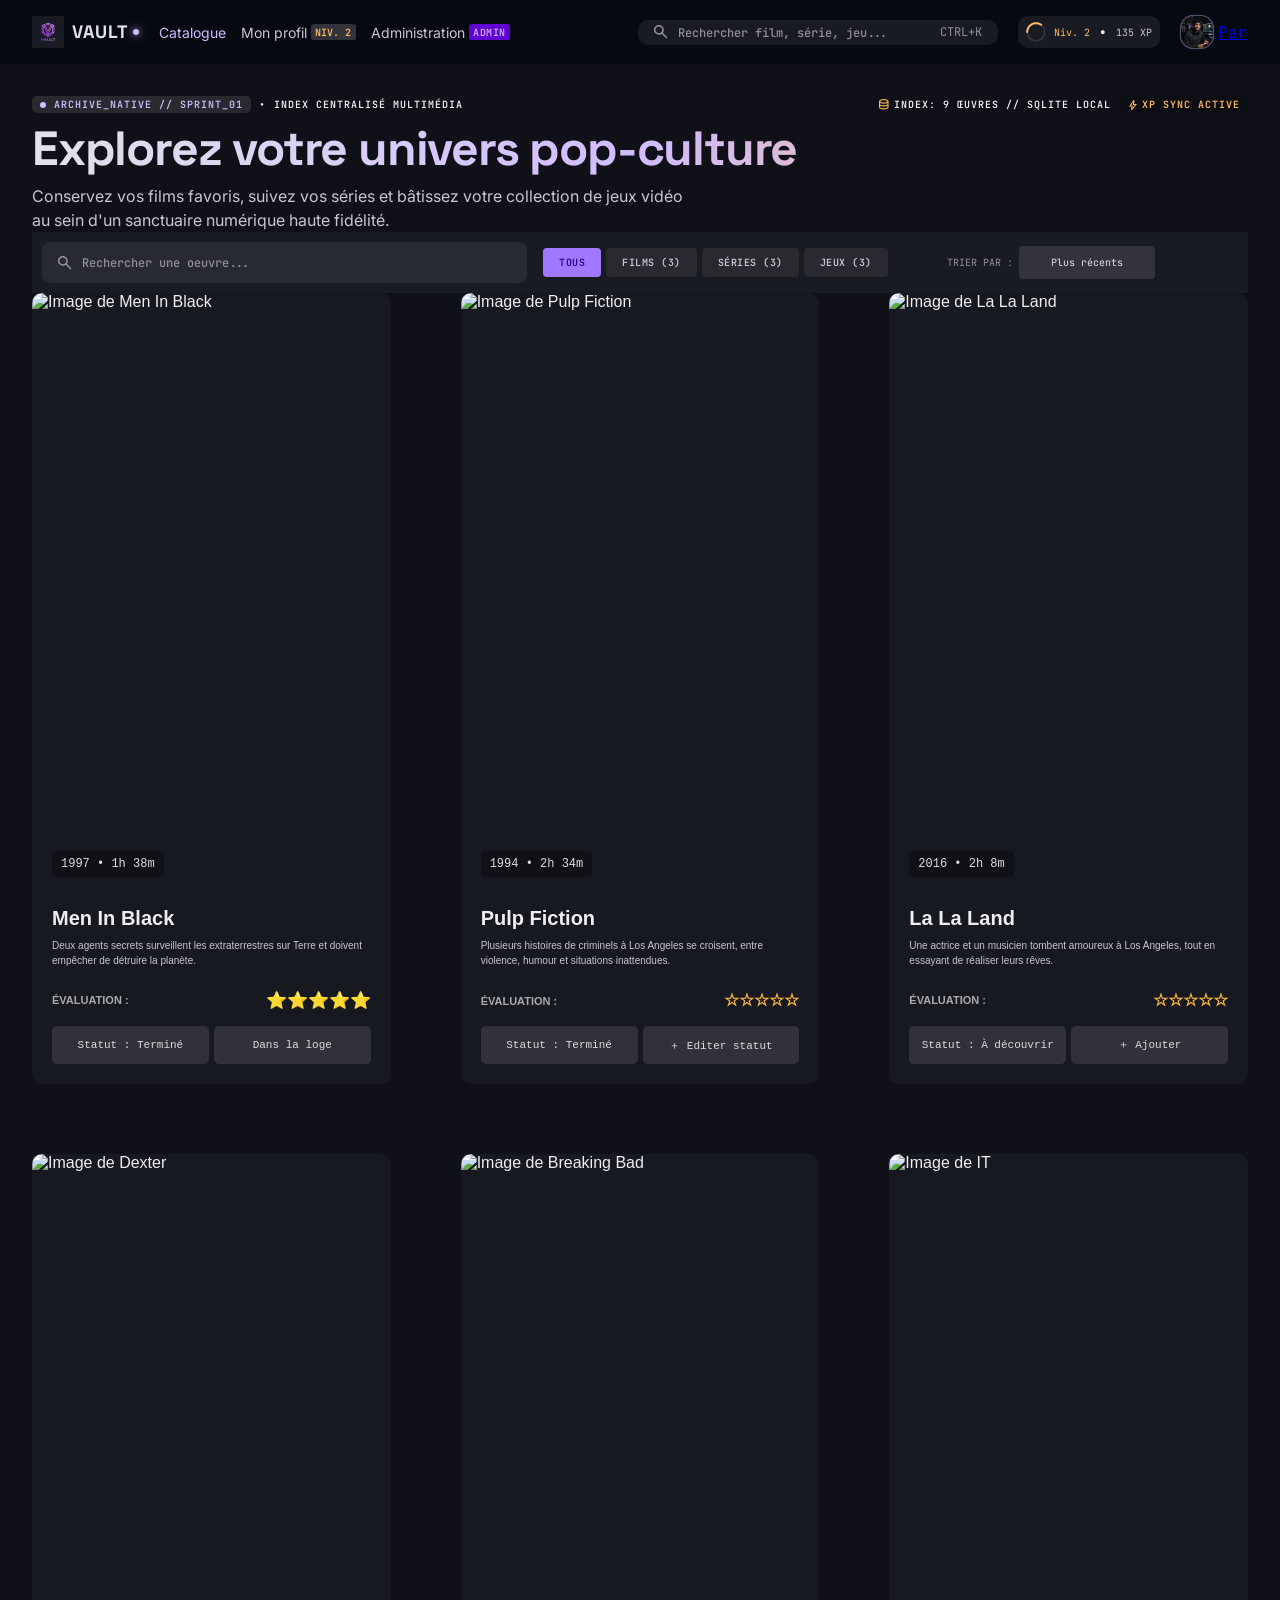
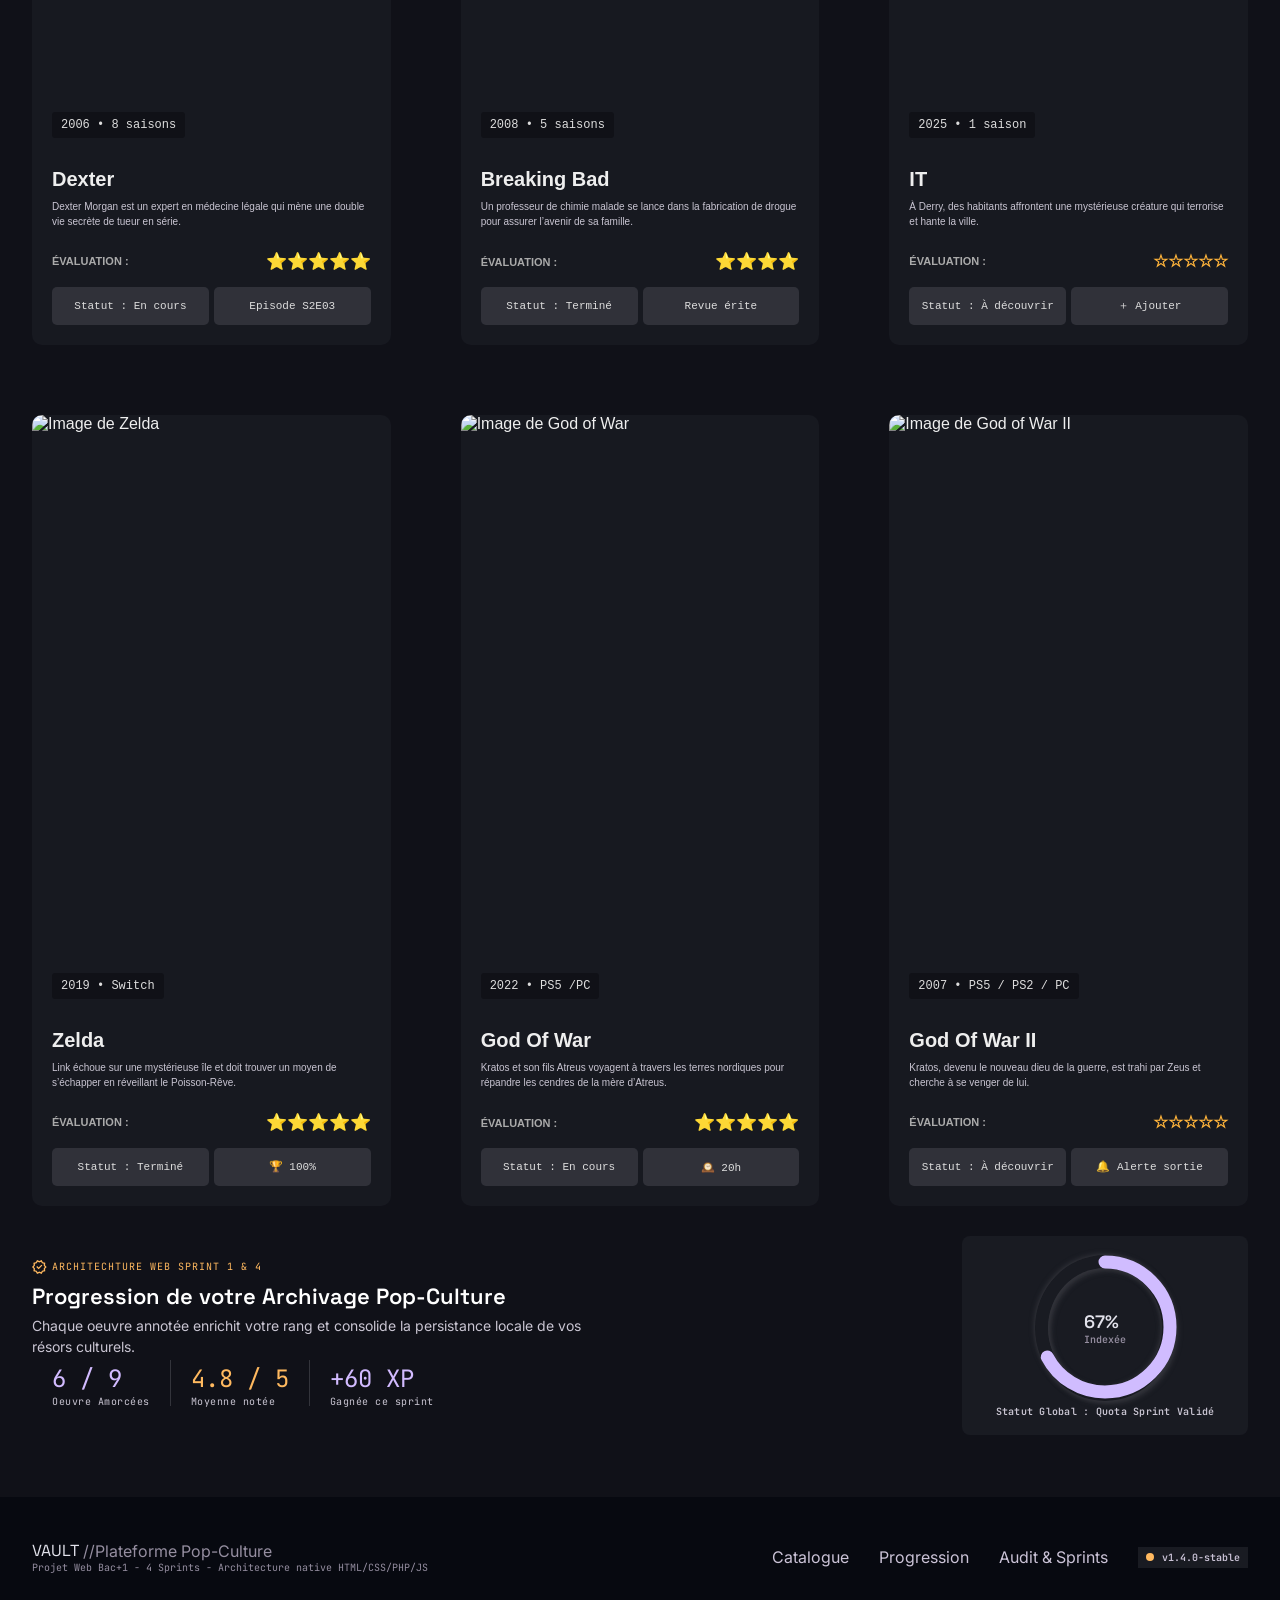
==== commit 2a165de3: "commiting for merge" ====
--- a/index.html
+++ b/index.html
@@ -34,6 +34,7 @@
                     <li>
                         <a class="admin" href="admin.html">Administration</a>
                     </li>
+
                 </ul>
             </nav>
         </div>
@@ -66,287 +67,387 @@
 
 
     <div class="main-padding">
-        <h1>Explorez votre univers pop-culture</h1>
-    </div>
-
-
-
-
-<!------------------movies line------------------------->
-    <div class="catalogue main-padding">
-
-    <article class="card">
-        <img src="https://api.cartoonely.com/media/63f880bd27084_unnamed%20(55).png" alt="">
-
-        <div class="content">
-            <div class="info">1997 • 1h 38m</div>
-
-            <h2>Men In Black</h2>
-
-            <p>
-               Deux agents secrets surveillent les extraterrestres sur Terre et doivent empêcher de détruire la planète.
-            </p>
-
-            <div class="evaluation">
-                <span>ÉVALUATION :</span>
-                <span class="stars">⭐️⭐️⭐️⭐️⭐️</span>
-            </div>
-
-            <div class="buttons">
-                <button>Statut : Terminé</button>
-                <button>Dans la loge</button>
-            </div>
-        </div>
-    </article>
-
-
-
-
-    <article class="card">
-        <img src="https://media.gqmagazine.fr/photos/6081757cb17bbf6a1f1be4eb/master/w_1600%2Cc_limit/71zSZQzlK+L._AC_SL1200_.jpg" alt="">
-
-        <div class="content">
-            <div class="info">1994 •  2h 34m</div>
-
-            <h2>Pulp Fiction</h2>
-
-            <p>
-                Plusieurs histoires de criminels à Los Angeles se croisent, entre violence, humour et situations inattendues.
-            </p>
-
-            <div class="evaluation">
-                <span>ÉVALUATION :</span>
-                <span class="stars">☆☆☆☆☆</span>
-            </div>
-
-            <div class="buttons">
-                <button>Statut : Terminé</button>
-                <button>＋ Editer statut</button>
-            </div>
-        </div>
-    </article>
-
-
-
-
-    <article class="card">
-        <img src="https://images.affiches-et-posters.com//albums/3/51042/affiche-film-land.jpg" alt="">
-
-        <div class="content">
-            <div class="info">2016 • 2h 8m</div>
-
-            <h2>La La Land</h2>
-
-            <p>
-               Une actrice et un musicien tombent amoureux à Los Angeles, tout en essayant de réaliser leurs rêves.
-            </p>
-
-            <div class="evaluation">
-                <span>ÉVALUATION :</span>
-                <span class="stars">☆☆☆☆☆</span>
-            </div>
-
-            <div class="buttons">
-                <button>Statut : À découvrir</button>
-                <button>＋ Ajouter</button>
-            </div>
-        </div>
-        </article>
-
-
-<!----------------------- series line ------------------>        
-
-    <article class="card">
-        <img src="https://images.affiches-et-posters.com//albums/3/5010/5010-affiche-serie-tv-dexter.jpg" alt="">
-
-        <div class="content">
-            <div class="info">2006  • 8 saisons</div>
-
-            <h2>Dexter</h2>
-
-            <p>
-                Dexter Morgan est un expert en médecine légale qui mène une double vie secrète de tueur en série.
-            </p>
-
-            <div class="evaluation">
-                <span>ÉVALUATION :</span>
-                <span class="stars">⭐️⭐️⭐️⭐️⭐️</span>
-            </div>
-
-            <div class="buttons">
-                <button>Statut : En cours</button>
-                <button>Episode S2E03</button>
-            </div>
-        </div>
-    </article>
-    
-    
-    
-    <article class="card">
-        <img src="https://images.affiches-et-posters.com//albums/3/3861/medium/3861-poster-serie-tv-breaking-bad.jpg" alt="">
-
-        <div class="content">
-            <div class="info">2008 • 5 saisons</div>
-
-            <h2>Breaking Bad</h2>
-
-            <p>
-               Un professeur de chimie malade se lance dans la fabrication de drogue pour assurer l’avenir de sa famille.
-            </p>
-
-            <div class="evaluation">
-                <span>ÉVALUATION :</span>
-                <span class="stars">⭐️⭐️⭐️⭐️</span>
-            </div>
-
-            <div class="buttons">
-                <button>Statut : Terminé</button>
-                <button>Revue érite</button>
-            </div>
-        </div>
-    </article>
-    
-    
-    
-    <article class="card">
-        <img src="https://club-stephenking.fr/wp-content/uploads/2025/02/it-welcome-to-derry-poster-nouveau-fr-02.webp" alt="">
-
-        <div class="content">
-            <div class="info">2025 • 1 saison</div>
-
-            <h2>IT</h2>
-
-            <p>
-               À Derry, des habitants affrontent une mystérieuse créature qui terrorise et hante la ville.
-            </p>
-
-            <div class="evaluation">
-                <span>ÉVALUATION :</span>
-                <span class="stars">☆☆☆☆☆</span>
-            </div>
-
-            <div class="buttons">
-                <button>Statut : À découvrir</button>
-                <button>＋ Ajouter</button>
-            </div>
-        </div>
-    </article>
-
-
-
-
-
-<!--------------------games line----------------->
-
-    <article class="card">
-        <img src="https://images.affiches-et-posters.com//albums/3/56146/medium/poster-jeu-video-the-legend-zelda-links-awakening-." alt="">
-
-        <div class="content">
-            <div class="info">2019 • Switch</div>
-
-            <h2>Zelda</h2>
-
-            <p>
-                Link échoue sur une mystérieuse île et doit trouver un moyen de s’échapper en réveillant le Poisson-Rêve.
-            </p>
-
-            <div class="evaluation">
-                <span>ÉVALUATION :</span>
-                <span class="stars">⭐️⭐️⭐️⭐️⭐️</span>
-            </div>
-
-            <div class="buttons">
-                <button>Statut : Terminé</button>
-                <button>🏆 100%</button>
-            </div>
-        </div>
-    </article>
-
-
-
-        <article class="card">
-        <img src="https://static.posters.cz/image/350/affiches-et-posters/playstation-god-of-war-i116582.jpg" alt="">
-
-        <div class="content">
-            <div class="info">2022 • PS5 /PC</div>
-
-            <h2>God Of War</h2>
-
-            <p>
-                Kratos et son fils Atreus voyagent à travers les terres nordiques pour répandre les cendres de la mère d’Atreus.
-            </p>
-
-            <div class="evaluation">
-                <span>ÉVALUATION :</span>
-                <span class="stars">⭐️⭐️⭐️⭐️⭐️</span>
-            </div>
-
-            <div class="buttons">
-                <button>Statut : En cours</button>
-                <button>🕰️ 20h</button>
-            </div>
-        </div>
-    </article>
-
-
-
-    <article class="card">
-        <img src="https://encrypted-tbn0.gstatic.com/images?q=tbn:ANd9GcQzVDe5OMPJdM1DOYZ-FrwDTRxNopDd6x_nQ65J3FwpnTO4Z4Qn3R3_cXM&s=10" alt="">
-
-        <div class="content">
-            <div class="info">2007 • PS5 / PS2 / PC </div>
-
-            <h2>God Of War II</h2>
-
-            <p>
-                Kratos, devenu le nouveau dieu de la guerre, est trahi par Zeus et cherche à se venger de lui.
-            </p>
-
-            <div class="evaluation">
-                <span>ÉVALUATION :</span>
-                <span class="stars">☆☆☆☆☆</span>
-            </div>
-
-            <div class="buttons">
-                <button>Statut : À découvrir</button>
-                <button>🔔 Alerte sortie</button>
-            </div>
-        </div>
-    </article>
-    </div>
-
-
-
-        <!------------------barre de progresseion------------------------->
-
-        
-        <div class="boite-entiere main-padding">
+        <div>
+            <div class="main_index">
+                <div class="infos">
+                    <span class="archive">
+                        ARCHIVE_NATIVE // SPRINT_01
+                    </span>
+                    <span>
+                        •
+                    </span>
+                    <span>
+                        INDEX CENTRALISÉ MULTIMÉDIA
+                    </span>
+                </div>
+                <div class="collection_xp">
+                    <div class="oeuvre">
+                        <img src="assets/images/index_tag.svg" alt="icone d'index">
+                        <span>
+                            INDEX: 9 ŒUVRES // SQLITE LOCAL
+                        </span>
+                    </div>
+
+                    <div class="xp_sync">
+                        <img src="assets/images/EXP tag.svg" alt="compteur d'expérience">
+                        <span>
+                            XP SYNC ACTIVE
+                        </span>
+                    </div>
+                </div>
+            </div>
+
+            <div class="description">
+                <h1>Explorez votre univers pop-culture</h1>
+                <p class="desc">
+                    Conservez vos films favoris, suivez vos séries et bâtissez votre collection de jeux vidéo
+au sein d'un sanctuaire numérique haute fidélité.
+                </p>
+            </div>
+
             <div>
-                <span class="pre-title">Architechture web Sprint 1 & 4</span>
+                <div class="research_bar">
+                    <div class="search_bar research_part">
+                        <input type="image" src="assets/images/mag_glass.svg" alt="Loupe">
+                        <input type="search" placeholder="Rechercher une oeuvre...">
+                    </div>
+                    <div class="research_part categories">
+                        <span class="category-all">
+                            Tous
+                        </span>
+                        <span class="category-film">
+                            Films (3)
+                        </span>
+                        <span class="category-serie">
+                            Séries (3)
+                        </span>
+                        <span class="category-game">
+                            Jeux (3)
+                        </span>
+                    </div>
+                    <div class="sorting">
+                        <span>
+                            Trier par :
+                        </span>
+                        <span class="tags">
+                            Plus récents
+                        </span>
+                    </div>
+                </div>
+                <div>
+                    <span>
+
+                    </span>
+                    <span>
+
+                    </span>
+                </div>
+            </div>
+        </div>
+
+
+
+
+
+
+    <!------------------movies line------------------------->
+        <div class="catalogue">
+
+        <article class="card">
+            <img src="https://api.cartoonely.com/media/63f880bd27084_unnamed%20(55).png" alt="Image de Men In Black">
+
+            <div class="content">
+                <div class="info">1997 • 1h 38m</div>
+
+                <h2>Men In Black</h2>
+
+                <p>
+                Deux agents secrets surveillent les extraterrestres sur Terre et doivent empêcher de détruire la planète.
+                </p>
+
+                <div class="evaluation">
+                    <span>ÉVALUATION :</span>
+                    <span class="stars">⭐️⭐️⭐️⭐️⭐️</span>
+                </div>
+
+                <div class="buttons">
+                    <button>Statut : Terminé</button>
+                    <button>Dans la loge</button>
+                </div>
+            </div>
+        </article>
+
+
+
+
+        <article class="card">
+            <img src="https://media.gqmagazine.fr/photos/6081757cb17bbf6a1f1be4eb/master/w_1600%2Cc_limit/71zSZQzlK+L._AC_SL1200_.jpg" alt="Image de Pulp Fiction">
+
+            <div class="content">
+                <div class="info">1994 •  2h 34m</div>
+
+                <h2>Pulp Fiction</h2>
+
+                <p>
+                    Plusieurs histoires de criminels à Los Angeles se croisent, entre violence, humour et situations inattendues.
+                </p>
+
+                <div class="evaluation">
+                    <span>ÉVALUATION :</span>
+                    <span class="stars">☆☆☆☆☆</span>
+                </div>
+
+                <div class="buttons">
+                    <button>Statut : Terminé</button>
+                    <button>＋ Editer statut</button>
+                </div>
+            </div>
+        </article>
+
+
+
+
+        <article class="card">
+            <img src="https://images.affiches-et-posters.com//albums/3/51042/affiche-film-land.jpg" alt="Image de La La Land">
+
+            <div class="content">
+                <div class="info">2016 • 2h 8m</div>
+
+                <h2>La La Land</h2>
+
+                <p>
+                Une actrice et un musicien tombent amoureux à Los Angeles, tout en essayant de réaliser leurs rêves.
+                </p>
+
+                <div class="evaluation">
+                    <span>ÉVALUATION :</span>
+                    <span class="stars">☆☆☆☆☆</span>
+                </div>
+
+                <div class="buttons">
+                    <button>Statut : À découvrir</button>
+                    <button>＋ Ajouter</button>
+                </div>
+            </div>
+            </article>
+
+
+    <!----------------------- series line ------------------>        
+
+        <article class="card">
+            <img src="https://images.affiches-et-posters.com//albums/3/5010/5010-affiche-serie-tv-dexter.jpg" alt="Image de Dexter">
+
+            <div class="content">
+                <div class="info">2006  • 8 saisons</div>
+
+                <h2>Dexter</h2>
+
+                <p>
+                    Dexter Morgan est un expert en médecine légale qui mène une double vie secrète de tueur en série.
+                </p>
+
+                <div class="evaluation">
+                    <span>ÉVALUATION :</span>
+                    <span class="stars">⭐️⭐️⭐️⭐️⭐️</span>
+                </div>
+
+                <div class="buttons">
+                    <button>Statut : En cours</button>
+                    <button>Episode S2E03</button>
+                </div>
+            </div>
+        </article>
+        
+        
+        
+        <article class="card">
+            <img src="https://images.affiches-et-posters.com//albums/3/3861/medium/3861-poster-serie-tv-breaking-bad.jpg" alt="Image de Breaking Bad">
+
+            <div class="content">
+                <div class="info">2008 • 5 saisons</div>
+
+                <h2>Breaking Bad</h2>
+
+                <p>
+                Un professeur de chimie malade se lance dans la fabrication de drogue pour assurer l’avenir de sa famille.
+                </p>
+
+                <div class="evaluation">
+                    <span>ÉVALUATION :</span>
+                    <span class="stars">⭐️⭐️⭐️⭐️</span>
+                </div>
+
+                <div class="buttons">
+                    <button>Statut : Terminé</button>
+                    <button>Revue érite</button>
+                </div>
+            </div>
+        </article>
+        
+        
+        
+        <article class="card">
+            <img src="https://club-stephenking.fr/wp-content/uploads/2025/02/it-welcome-to-derry-poster-nouveau-fr-02.webp" alt="Image de IT">
+
+            <div class="content">
+                <div class="info">2025 • 1 saison</div>
+
+                <h2>IT</h2>
+
+                <p>
+                À Derry, des habitants affrontent une mystérieuse créature qui terrorise et hante la ville.
+                </p>
+
+                <div class="evaluation">
+                    <span>ÉVALUATION :</span>
+                    <span class="stars">☆☆☆☆☆</span>
+                </div>
+
+                <div class="buttons">
+                    <button>Statut : À découvrir</button>
+                    <button>＋ Ajouter</button>
+                </div>
+            </div>
+        </article>
+
+
+
+
+
+    <!--------------------games line----------------->
+
+        <article class="card">
+            <img src="https://cdn.gamekult.com/optim/images/gallery/34/348309/the-legend-of-zelda-link-s-awakening-switch-f7044784__w1280.jpg" alt="Image de Zelda">
+
+            <div class="content">
+                <div class="info">2019 • Switch</div>
+
+                <h2>Zelda</h2>
+
+                <p>
+                    Link échoue sur une mystérieuse île et doit trouver un moyen de s’échapper en réveillant le Poisson-Rêve.
+                </p>
+
+                <div class="evaluation">
+                    <span>ÉVALUATION :</span>
+                    <span class="stars">⭐️⭐️⭐️⭐️⭐️</span>
+                </div>
+
+                <div class="buttons">
+                    <button>Statut : Terminé</button>
+                    <button>🏆 100%</button>
+                </div>
+            </div>
+        </article>
+
+
+
+        <article class="card">
+            <img src="https://static.posters.cz/image/350/affiches-et-posters/playstation-god-of-war-i116582.jpg" alt="Image de God of War">
+            <div class="content">
+                <div class="info">2022 • PS5 /PC</div>
+
+                <h2>God Of War</h2>
+
+                <p>
+                    Kratos et son fils Atreus voyagent à travers les terres nordiques pour répandre les cendres de la mère d’Atreus.
+                </p>
+
+                <div class="evaluation">
+                    <span>ÉVALUATION :</span>
+                    <span class="stars">⭐️⭐️⭐️⭐️⭐️</span>
+                </div>
+
+                <div class="buttons">
+                    <button>Statut : En cours</button>
+                    <button>🕰️ 20h</button>
+                </div>
+            </div>
+        </article>
+
+
+
+        <article class="card">
+            <img src="https://encrypted-tbn0.gstatic.com/images?q=tbn:ANd9GcQzVDe5OMPJdM1DOYZ-FrwDTRxNopDd6x_nQ65J3FwpnTO4Z4Qn3R3_cXM&s=10" alt="Image de God of War II">
+
+            <div class="content">
+                <div class="info">2007 • PS5 / PS2 / PC </div>
+
+                <h2>God Of War II</h2>
+
+                <p>
+                    Kratos, devenu le nouveau dieu de la guerre, est trahi par Zeus et cherche à se venger de lui.
+                </p>
+
+                <div class="evaluation">
+                    <span>ÉVALUATION :</span>
+                    <span class="stars">☆☆☆☆☆</span>
+                </div>
+
+                <div class="buttons">
+                    <button>Statut : À découvrir</button>
+                    <button>🔔 Alerte sortie</button>
+                </div>
+            </div>
+        </article>
+        </div>
+
+
+
+            <!------------------barre de progresseion------------------------->
+
+            
+        <div class="boite-entiere">
+            <div>
+                <div class="pre-title_arrangement">
+                    <img src="assets/images/certified icon.svg" alt="icone de certification">
+                    <span class="pre-title">Architechture web Sprint 1 & 4</span>
+                </div>
                 <h2>Progression de votre Archivage Pop-Culture</h2>
                 <p class="description">Chaque oeuvre annotée enrichit votre rang et consolide la persistance locale de vos résors culturels.</p>
                 
                 <div class="stats">
-                    <div class="stat">
+                    <div class="nb_oeuvres">
                         <span>6 / 9</span>
                         <p>Oeuvre Amorcées</p>
                     </div>
-                    <div class="stat">
+                    <div class="note_moy Divider">
                         <span class="yellow">4.8 / 5</span>
                         <p>Moyenne notée</p> 
                     </div>
-                    <div class="stat">
-                        <span> + 60 XP </span>
+                    <div class="exp_won">
+                        <span> +60 XP </span>
                         <p>Gagnée ce sprint</p>
                     </div>
                 </div>
             </div>
-      
+
             <div class="progress">
-                <span class="cercle de progression"> 67 % Indexée</span>
+                <div class="cercle-de-progression">
+                    <div class="wrapper">
+                       <div class="outerline">
+                            <div class="innerline">
+                                <div id="pourcentage">
+                                    67%
+                                    <span> Indexée</span>
+                                </div>
+                            </div>
+                       </div>
+                    </div>
+                    <svg width="144px" height="144px">
+                        <defs>
+                            <linearGradient id="linearGradient">
+                                <stop offset="0%" stop-color="#D0BCFF"/>
+                                <stop offset="100%" stop-color="#D0BCFF"/>
+                            </linearGradient>
+                        </defs>
+                        <circle cx="72px" cy="72px" r="65px"/>
+                    </svg>
+                </div>
                 <p>Statut Global : Quota Sprint Validé</p>
             </div>
         </div>
+    </div>
 
 
     <footer class="main-padding">
--- a/assets/css/style.css
+++ b/assets/css/style.css
@@ -5,18 +5,21 @@
 }
 
 .main-padding {
-    padding: 0 64px;
+    padding: 0 32px;
 }
 
 /**********************
 * HEADER
 **********************/
 body header {
-    display: flex;
+    display:flex;
     align-items: center;
     justify-content: space-between;
     min-height: 64px;
     background-color: #070910;
+    position: sticky;
+    top: 0px;
+    z-index: 1000;
 }
 
 body header .left {
@@ -70,8 +73,10 @@
 
 body header nav ul {
     display: flex;
-    gap: 30px;
+    gap: 15px;
     list-style-type: none;
+    font-size: 14px;
+    padding-inline-start: 20px;
 
 }
 
@@ -126,7 +131,7 @@
 
 /***Search bar***/
 
-body header .right .search_bar {
+body .search_bar {
     display: flex;
     align-items: center;
     gap: 8px;
@@ -135,60 +140,14 @@
     padding: 4px 16px;
 }
 
-
-.boite-entiere {
-    display: grid;
-    grid-template-columns: 3fr 1fr;
-    gap: 20px;
-    padding-top: 30px;
-    padding-bottom: 30px;
-    color: white;
-}
-
-.boite-entiere span.pre-title {
-    color: #FFB95F;
-    font-size: 10px;
-    text-transform: uppercase;
-    font-family: 'JetBrains Mono', Arial, Helvetica, sans-serif;
-    letter-spacing: 1px;
-}
-
-.boite-entiere h2 {
-    margin: 0;
-    font-size: 22px;
-    font-family: 'Space Grotesk', Arial, Helvetica, sans-serif;
-    font-weight: 600;
-    margin: 5px 0;
-}
-
-.boite-entiere p.description {
-    font-family: 'Inter', Arial, Helvetica, sans-serif;
-    font-weight: 400;
-    font-size: 14px;
-}
-
-.boite-entiere .stats {
-    display: grid;
-    grid-template-columns: repeat(3, 1fr);
-}
-
-.stat .cercle-de-progression{
-    display: block;
-    gap: 30px;
-    margin-inline: 10px;
-    height: 38px;
-    border: 0;
-    border-radius: 5px;
-}
-
-body header .right .search_bar input[type="search"] {
+body .search_bar input[type="search"] {
     color: #958EA0;
     background-color: #191B22;
     border: none;
     min-width: 256px;
 }
 
-body header .right .search_bar input[type="search"]::placeholder {
+body .search_bar input[type="search"]::placeholder {
     content: "";
     font-size: 12px;
     font-weight: 500;
@@ -264,15 +223,193 @@
     padding: 1px 1px;
     box-shadow: 0px 0px 1px #D0BCFF66;
 }
-
 /**********************
 * BODY / Block 1
 **********************/
-
+body div.main-padding{
+    padding: 32px 32px;
+}
+<!-----------------------Prologue----------------------->
+
+
+body .research_part input[type="search"]::placeholder {
+    content: "";
+    font-size: 12px;
+    font-weight: 500;
+    font-family: 'JetBrains Mono', Arial, Helvetica, sans-serif;
+    color: #958EA0;
+}
+
+body .main_index{
+    display: flex;
+    align-items: center;
+    justify-content: space-between;
+    font-size: 10px;
+    font-weight: 600;
+    letter-spacing: 1px;
+    font-family: 'JetBrains Mono', Arial, Helvetica, sans-serif;
+}
+
+body .main_index .infos{
+    display: flex;
+    align-items: center;
+    gap: 8px;
+}
+
+body .main_index .infos .archive{
+    color:#D0BCFF;
+    background-color: #282A30;
+    padding: 2px 8px;
+    border-radius: 5px;
+    display:flex;
+    align-items: center;
+}
+
+body .main_index .infos .archive::before{
+    content: '';
+    display: block;
+    height: 6px;
+    width: 6px;
+    background-color: #D0BCFF;
+    border-radius: 50%;
+    margin-right: 8px;
+}
+
+body .main_index .collection_xp{
+    display: flex;
+    align-items: center;
+    gap: 10px;
+    font-style:Bold;
+}
+
+body .main_index .collection_xp .oeuvre{
+    display: flex;
+    align-items: center;
+    gap: 5px;
+}
+
+body .main_index .collection_xp .oeuvre img{
+    height: 10.5px;
+    width: 10.5px;
+}
+
+body .main_index .collection_xp .xp_sync{
+    display: flex;
+    align-items: center;
+    gap: 5px;
+    color:#FFB95F;
+    background-color:#0C0E14;
+    padding: 2px 8px;
+    border-radius: 5px;
+}
+
+body .main_index .collection_xp .xp_sync img{
+    height: 10px;
+    width: 8px;
+}
+
+body .description h1{
+    font-size: 48px;
+    font-weight: 700;
+    letter-spacing: -1.2px;
+    font-family: 'Space Grotesk', Arial, Helvetica, sans-serif;
+    font-style:Bold;
+    margin: 5px 0;
+    background: -webkit-linear-gradient(0deg, rgba(226, 226, 235, 1) 0%, rgba(208, 188, 255, 1) 50%, rgba(255, 185, 95, 1) 100%);;
+  -webkit-background-clip: text;
+  -webkit-text-fill-color: transparent;
+}
+
+body .description .desc{
+    font-size: 16px;
+    font-family: 'Inter', Arial, Helvetica, sans-serif;
+    font-weight:400;
+    inline-size: auto;
+    max-inline-size: 672px;
+    writing-mode: horizontal-tb;
+    font-style: normal;
+}
 
 <!-----------------------essaie----------------------->
 * {
     box-sizing: border-box;
+}
+
+body div.research_bar{
+    display: grid;
+    grid-template-columns:5fr 4fr 3fr;
+    align-items: center;
+    gap: 16px;
+    padding: 10px;
+    font-family: 'JetBrains Mono', Arial, Helvetica, sans-serif;
+    background-color: #191B22;
+    font-size: 10px;
+}
+
+body .research_bar .search_bar input[type="search"] {
+    color: #958EA0;
+    background-color: transparent;
+    border: none;
+    min-width: 256px;
+}
+
+body .research_bar .search_bar {
+    display: flex;
+    align-items: center;
+    gap: 8px;
+    background-color: #33343B99;
+    border-radius: 10px;
+    padding: 12px 16px;
+    border-radius: 8px;
+}
+
+body .categories{
+    display: flex;
+    align-items: center;
+    font-size: 10px;
+    font-weight: 600;
+    letter-spacing: 0.5px;
+    gap:5px;
+    text-transform: uppercase;
+    color:#CBC3D7;
+}
+.category-all{
+    padding: 8px 16px;
+    background-color: #A078FF;
+    border-radius: 4px;
+    color: #340080;
+}
+
+.category-film{
+    padding: 8px 16px;
+    background-color: #282A30;
+    border-radius: 4px;
+}
+
+.category-serie{
+    padding: 8px 16px;
+    background-color: #282A30;
+    border-radius: 4px;
+}
+
+.category-game{
+    padding: 8px 16px;
+    background-color: #282A30;
+    border-radius: 4px;
+}
+
+body .sorting{
+    align-items: end;
+    text-transform: uppercase;
+    color:#958EA0;
+}
+
+.tags{
+    padding: 10px 32px;
+    background-color: #33343B;
+    border-radius: 4px;
+    color:#E2E2EB;
+    text-transform: none;
 }
 
 body {
@@ -323,7 +460,7 @@
 p {
     margin: 0;
     color: #c9c5d2;
-    font-size: 13px;
+    font-size: 10px;
     line-height: 1.5;
 }
 
@@ -366,6 +503,17 @@
     .catalogue {
         grid-template-columns: repeat(2, 1fr);
     }
+    body header .right .search_bar {
+        display: none;
+    }
+
+    body footer .left div .footer_subtitle{
+        display: none
+    }
+
+    .main-padding {
+        padding: 0 32px;
+    }
 }
 
 @media (max-width: 550px) {
@@ -375,15 +523,210 @@
 
     .catalogue {
         grid-template-columns: 1fr;
-    }
-}
-/**********************
+        gap: 0;
+    }
+
+    body header nav{
+        display: none;
+    }
+
+    .main-padding {
+    padding: 0 16px;
+    }
+
+    body footer {
+        justify-content: space-around;
+    }
+
+    body footer .right .version {
+        display: none;
+    }
+
+    body footer .left div{
+        display: none
+    }
+
+}
+
+.boite-entiere {
+    display: flex;
+    align-items: center;
+    justify-content: space-between;
+    padding-top: 30px;
+    padding-bottom: 30px;
+    color: white;
+}
+
+.boite-entiere div{
+    padding: 3px 0;
+}
+.boite-entiere .pre-title_arrangement{
+    display: flex;
+    align-items: center;
+    gap: 5px;
+}
+.boite-entiere .pre-title {
+    color: #FFB95F;
+    font-size: 10px;
+    text-transform: uppercase;
+    font-family: 'JetBrains Mono', Arial, Helvetica, sans-serif;
+    letter-spacing: 1px;
+}
+
+.pre-title img{
+    height: 14px;
+    width: 14.67px;
+}
+
+.boite-entiere h2 {
+    margin: 0;
+    font-size: 22px;
+    font-family: 'Space Grotesk', Arial, Helvetica, sans-serif;
+    font-weight: 600;
+    margin: 5px 0;
+}
+
+.boite-entiere p.description {
+    font-family: 'Inter', Arial, Helvetica, sans-serif;
+    font-weight: 400;
+    font-size: 14px;
+    max-width: 553px;
+}
+
+.boite-entiere .stats {
+    display: flex;
+    color: #958EA0;
+    font-family: 'JetBrains Mono', Arial, Helvetica, sans-serif;
+    letter-spacing: 0.5px;
+}
+
+.boite-entiere .stats div{
+    padding: 3px 20px;
+}
+
+.nb_oeuvres span{
+    font-size: 24px;
+    color: #D2BBFF;
+    letter-spacing: 0;
+}
+
+.note_moy span{
+    font-size: 24px;
+    color: #FFB95F;
+    letter-spacing: 0;
+}
+
+.exp_won span{
+    font-size: 24px;
+    color: #D2BBFF;
+    letter-spacing: 0;
+}
+
+.Divider {
+    border-left:1px solid #33343B; 
+    border-right:1px solid #33343B; 
+    height:40px;
+    position:relative;
+}
+
+.boite-entiere .progress{
+    display: flex;
+    align-items: center;
+    flex-direction: column;
+    border-radius: 8px;
+    padding: 16px 33.75px;
+    background-color: #191B22;
+}
+
+
+.boite-entiere .progress .cercle-de-progression{
+    display: flex; 
+    align-items: center;
+    flex-direction: column; 
+}
+.wrapper{
+    width: 140px;
+    height: 140px;
+    display: flex;
+    align-items: center;
+    justify-content: center;
+    position: relative;
+}
+
+.outerline{
+    width: 140px;
+    height: 140px;
+    border-radius: 50%;
+    display: flex;
+    align-items: center;
+    justify-content: center;
+    box-shadow: -1px -1px 5px 0 rgb(51, 52, 59),3px 3px 5px 0 #33343B;
+}
+
+.innerline{
+    width: 114px;
+    height: 114px;
+    border-radius: 50%;
+    display: flex;
+    align-items: center;
+    justify-content: center;
+    box-shadow: inset -1px -1px 5px 0 rgb(51, 52, 59),inset 3px 3px 5px 0 #33343B;
+}
+
+#pourcentage{
+    display: flex;
+    align-items: start;
+    justify-content: center;
+    flex-direction: column;
+    font-size: 18px;
+    font-weight: 600;
+    color: #E2E2EB;
+    font-family: 'Space Grotesk', Arial, Helvetica, sans-serif;
+}
+
+#pourcentage span{
+    font-size: 10px;
+    font-family: 'JetBrains Mono', Arial, Helvetica, sans-serif;
+    color:#958EA0;
+}
+svg {
+    position: absolute;
+    rotate: -90deg;
+}
+
+circle{
+    fill: none;
+    stroke: url(#linearGradient);
+    stroke-width: 13px;
+    stroke-dasharray: 274.7;
+    stroke-dashoffset: 0;
+    stroke-linecap: round;
+    animation: anim 1s ease forwards;
+}
+
+/*@keyframes anim {
+    100% {
+        stroke-dashoffset: 135,3;
+    }
+}
+    pour la semaine 4 avec JS*/
+
+.boite-entiere .progress p{
+    font-size: 10px;
+    font-weight: 600;
+    font-family: 'JetBrains Mono', Arial, Helvetica, sans-serif;
+    font-style: bold;
+    letter-spacing: 0.25px;
+}
+
+
+    /**********************
 * Footer
 **********************/
 body footer {
     display: flex;
     align-items: center;
-    justify-content: space-between;
+    justify-content:space-between;
     min-height: 120px;
     background-color: #070910;
 }
@@ -392,6 +735,7 @@
     display: flex;
     gap: 30px;
     list-style-type: none;
+    padding: 0 0;
 }
 
 body footer nav a {
@@ -413,18 +757,20 @@
     align-items: center;
     gap: 30px;
     color: #958EA0;
+    font-family: 'JetBrains Mono', Arial, Helvetica, sans-serif;
 }
 
 body footer .left .footer_arrangment{
     display: flex;
     flex-direction: column;
-    align-items: center;
+    align-items:start;
 }
 
 body footer .footer_title {
     display: flex;
     align-items: center;
     gap: 4px;
+    font-family: 'Inter', Arial, Helvetica, sans-serif;
 }
 
 body footer .left .footer_logo {
@@ -432,13 +778,20 @@
     gap: 8px;
     align-items: center;
     color: #E2E2EB;
-}
-
-body footer .right .version span{
+    font-family: 'Space Grotesk', Arial, Helvetica, sans-serif;
+}
+
+body footer .footer_subtitle{
+    display: flex;
+    align-items: center;
+    font-size: 10px;
+    font-family: 'JetBrains Mono', Arial, Helvetica, sans-serif;
+}
+
+body footer .right .version{
     display: flex;
     align-items: center;
     color: #CBC3D7;
-    font-family: 'JetBrains Mono', Arial, Helvetica, sans-serif;
     font-size: 10px;
     font-weight: 600;
     background-color: #191B22;
@@ -452,4 +805,5 @@
     width: 8px;
     background-color: #FFB95F;
     border-radius: 50%;
+    margin-right: 8px;
 }
